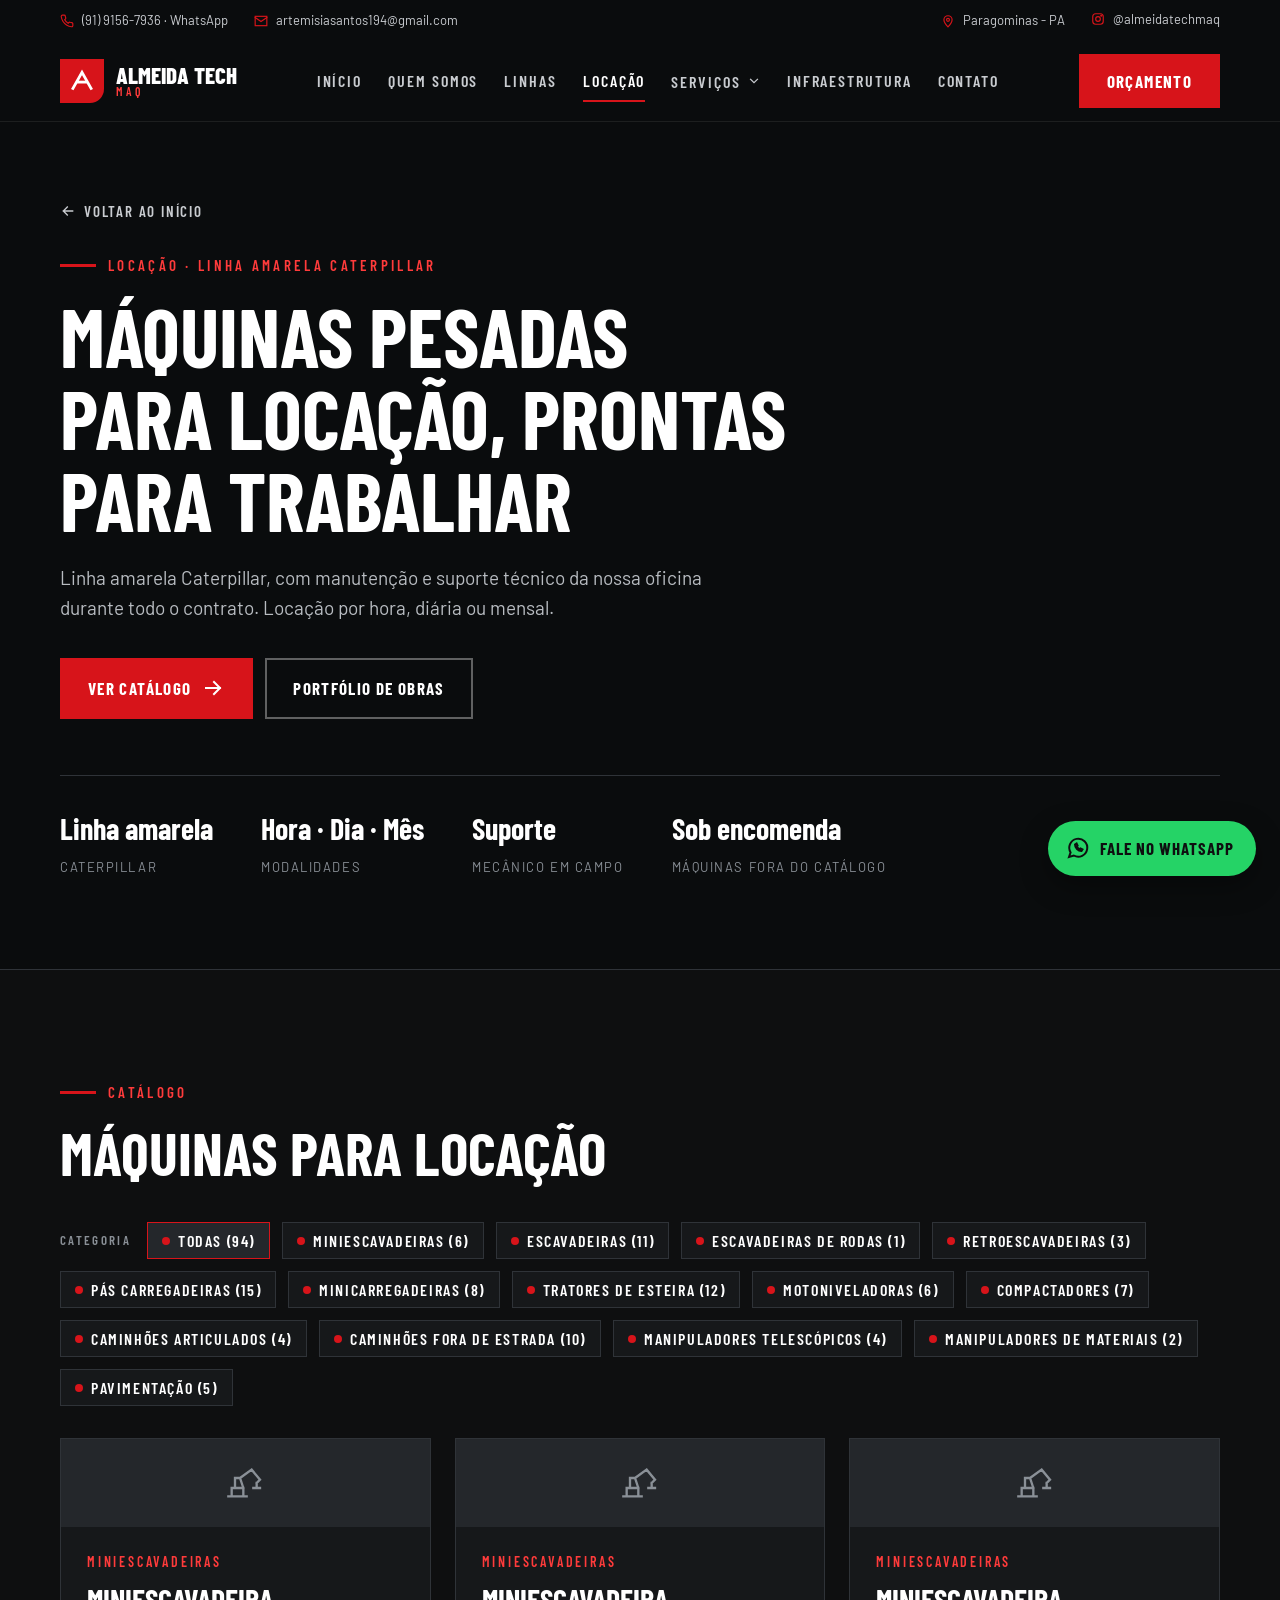
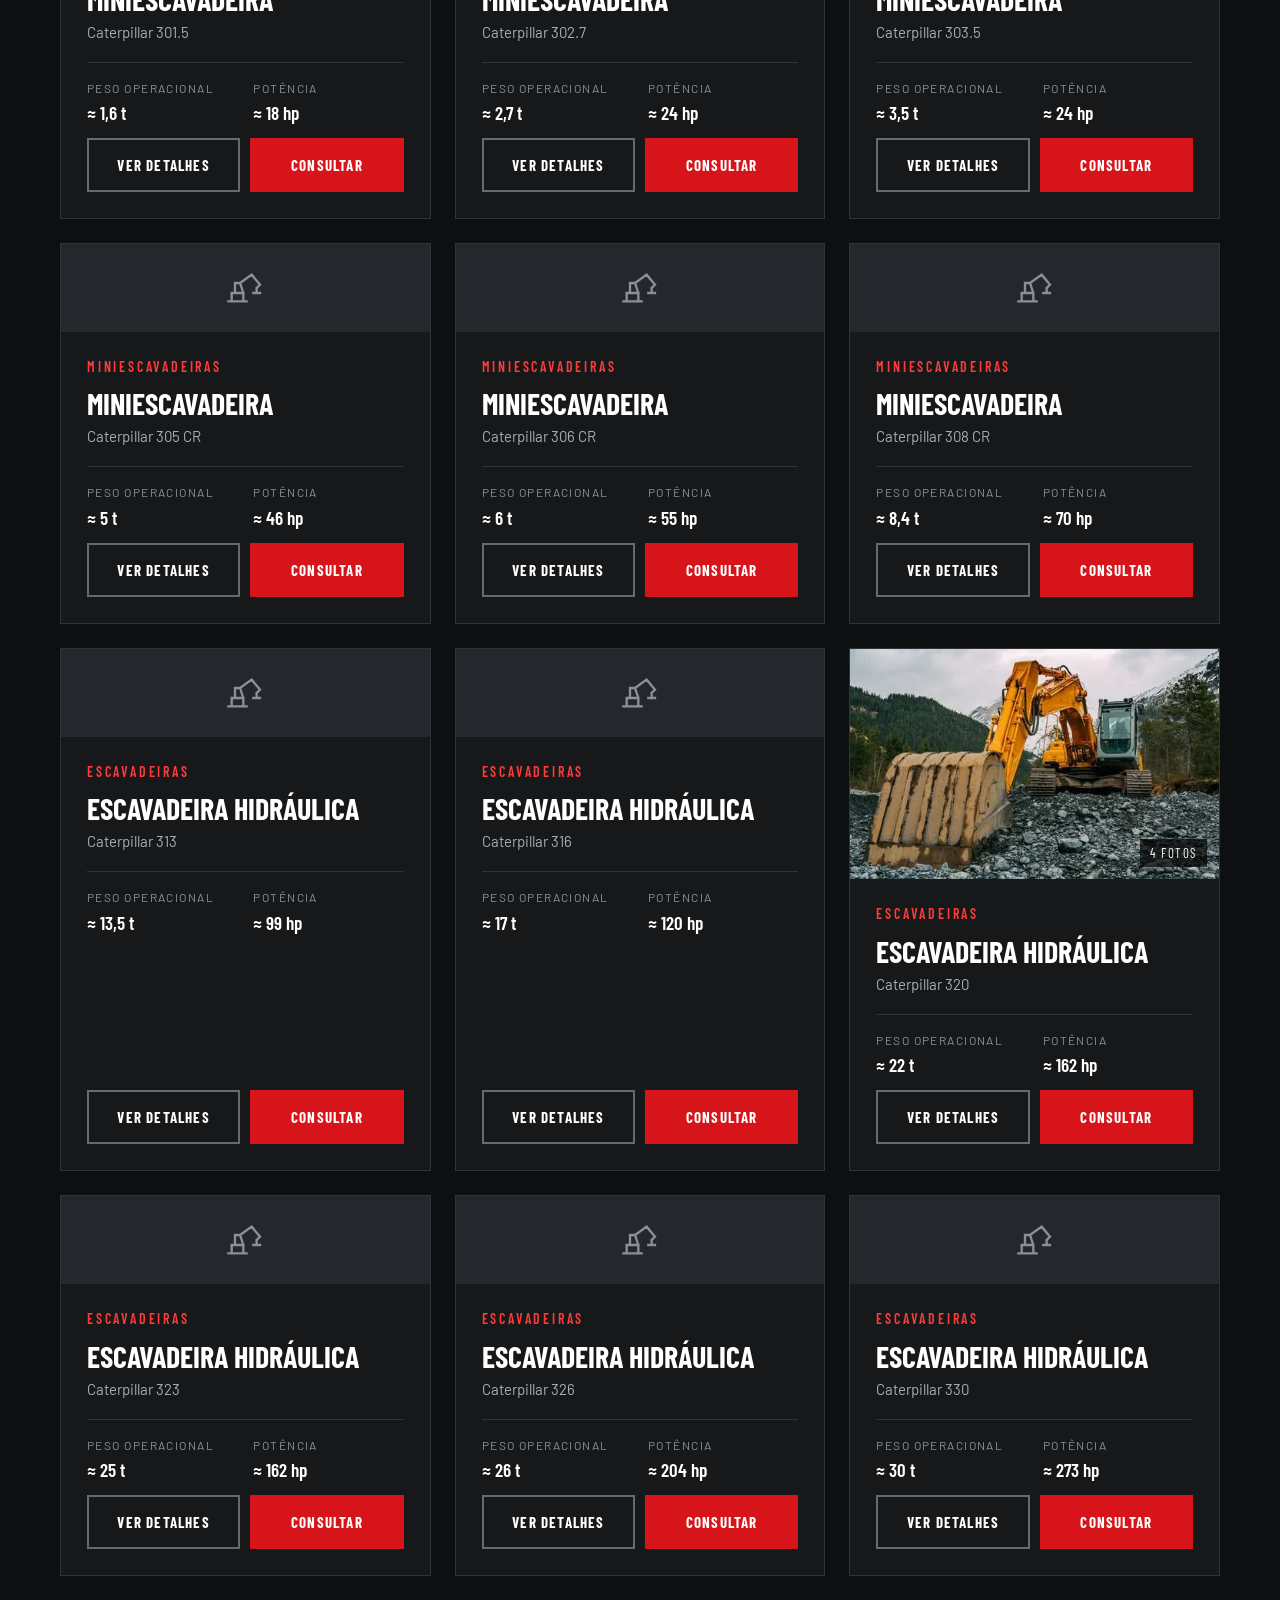
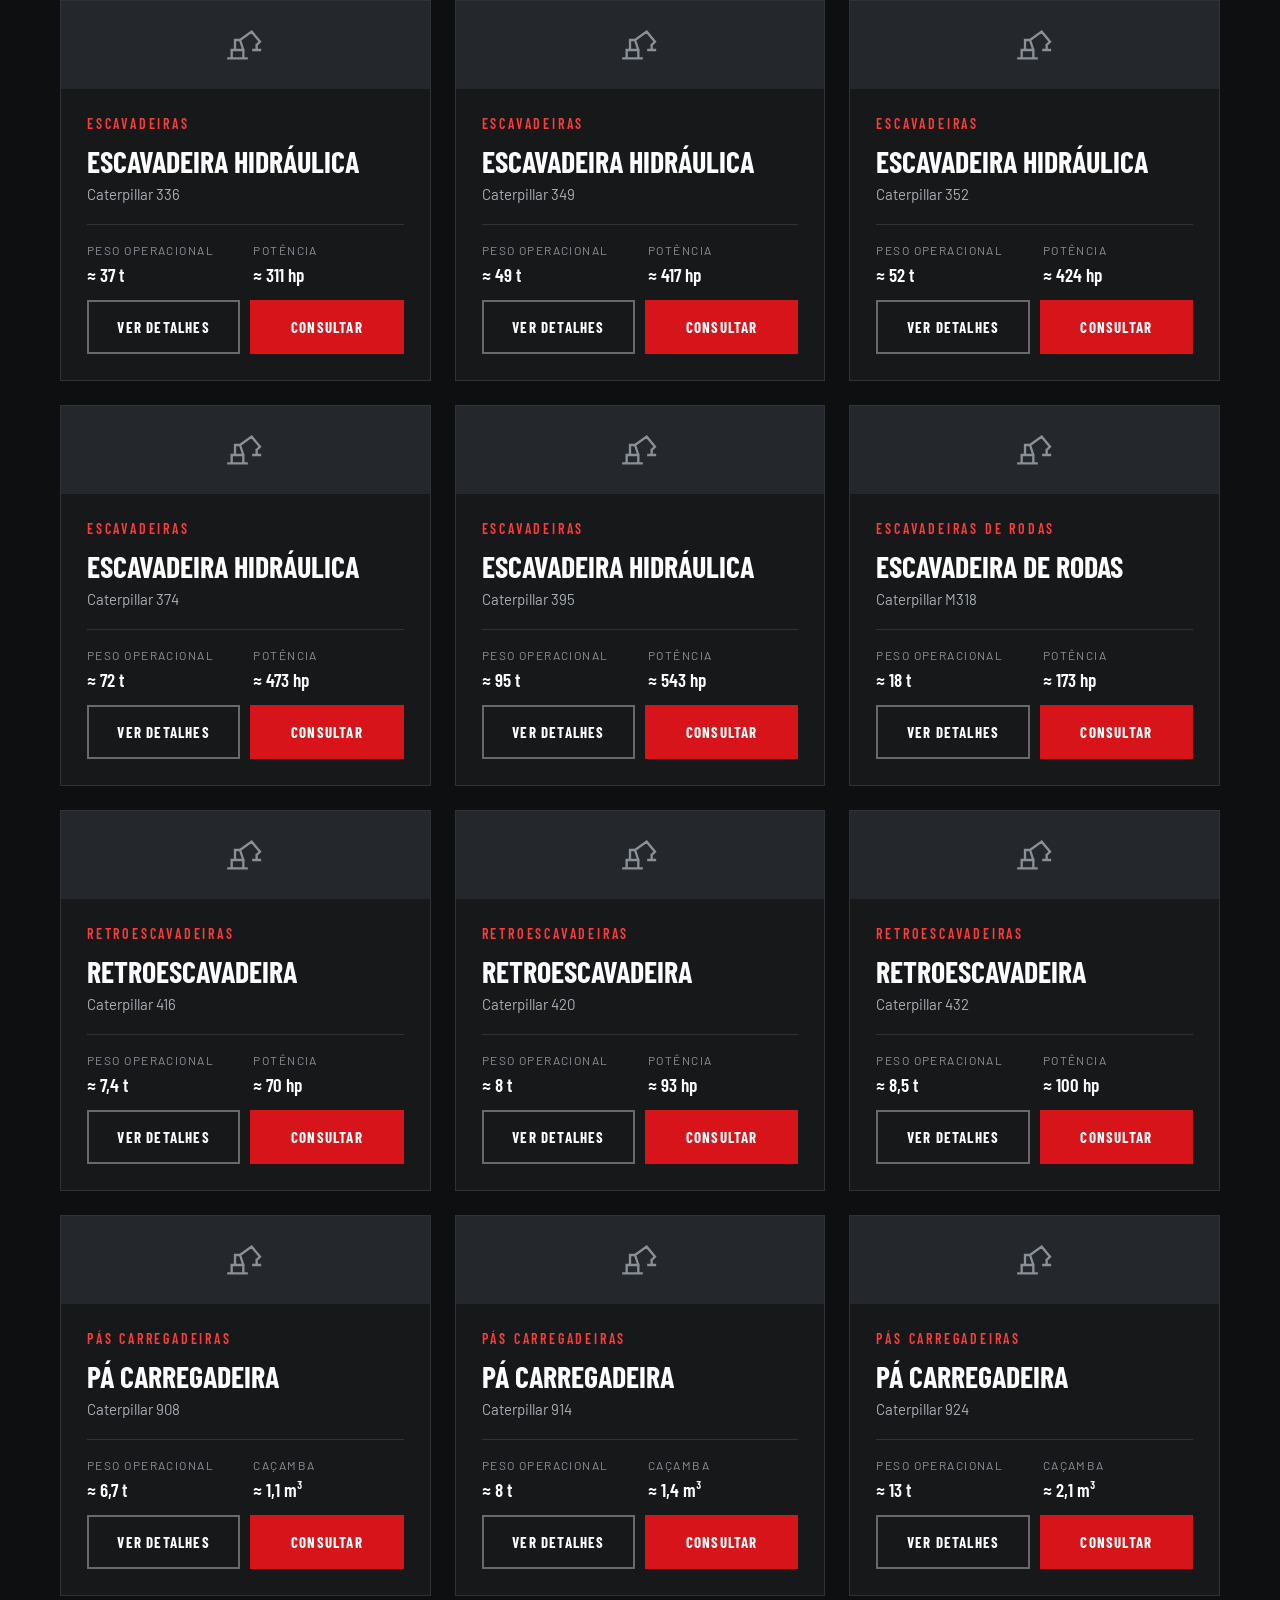
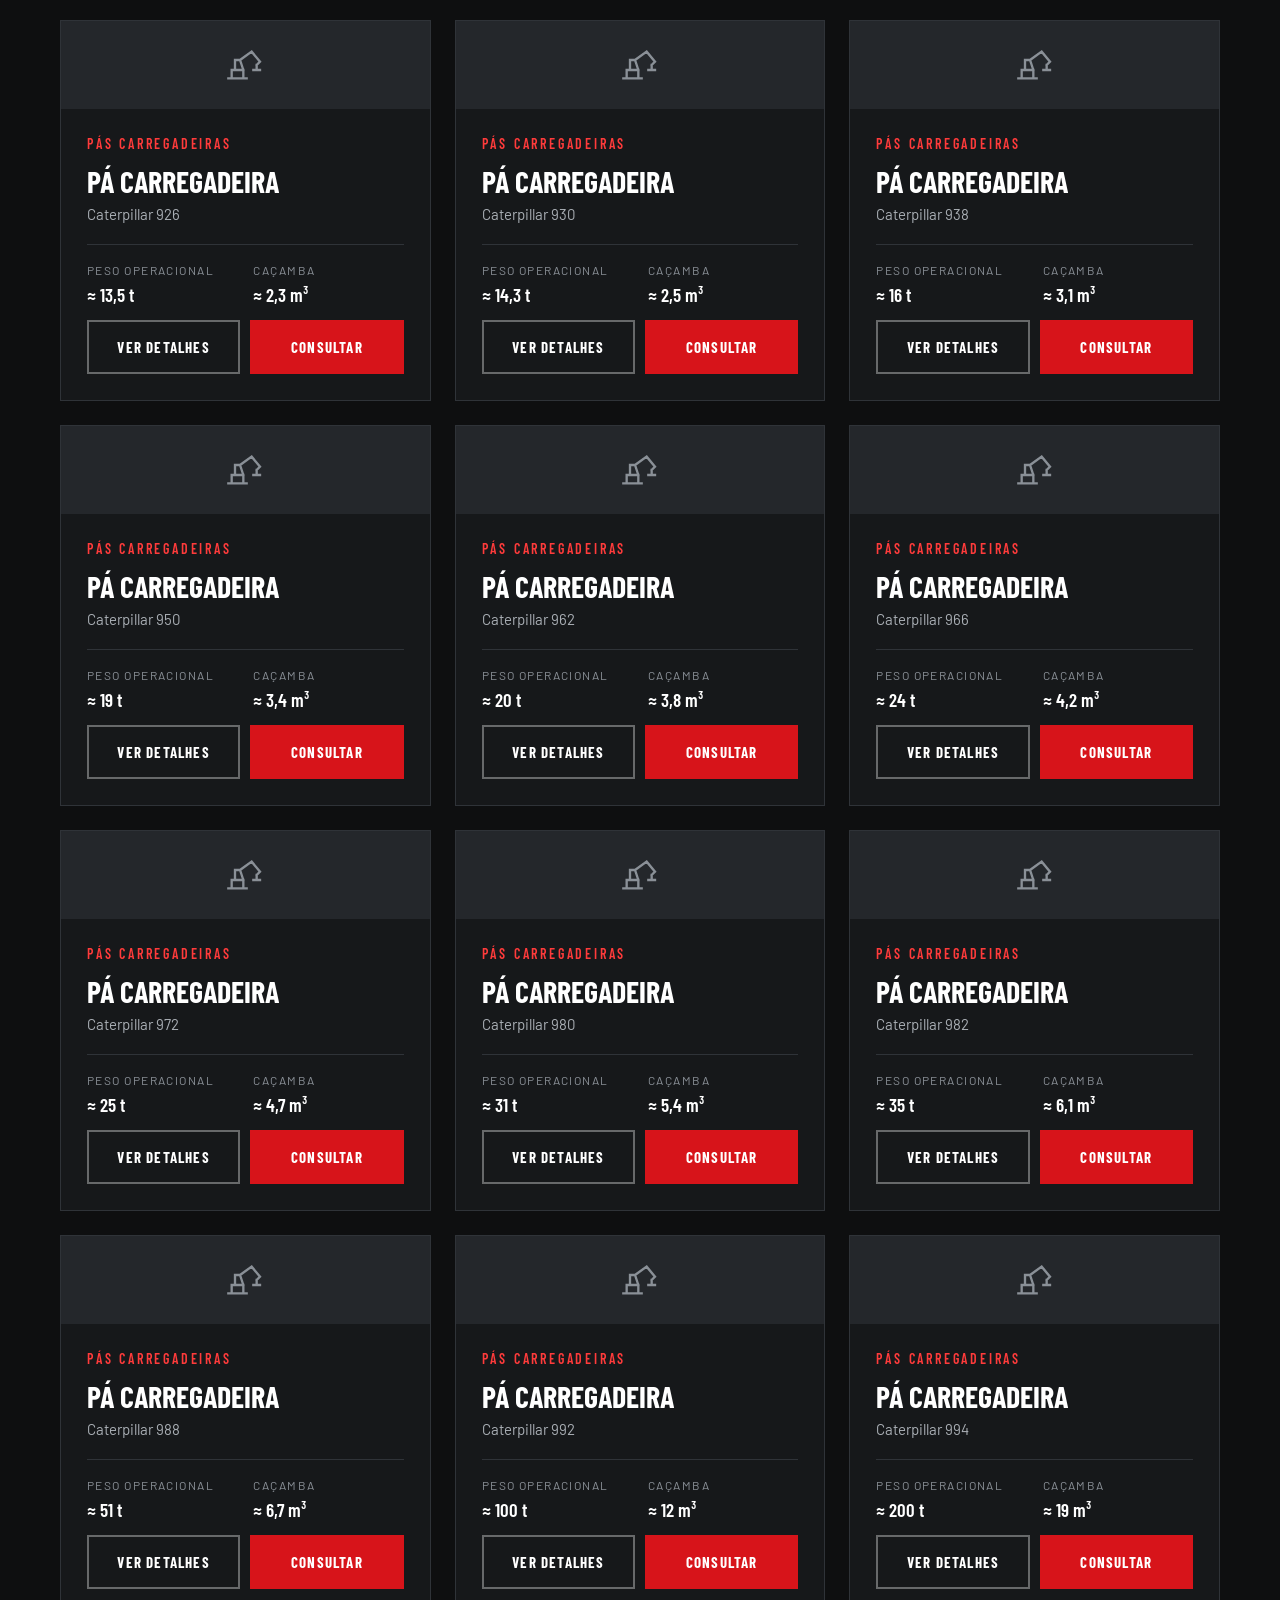
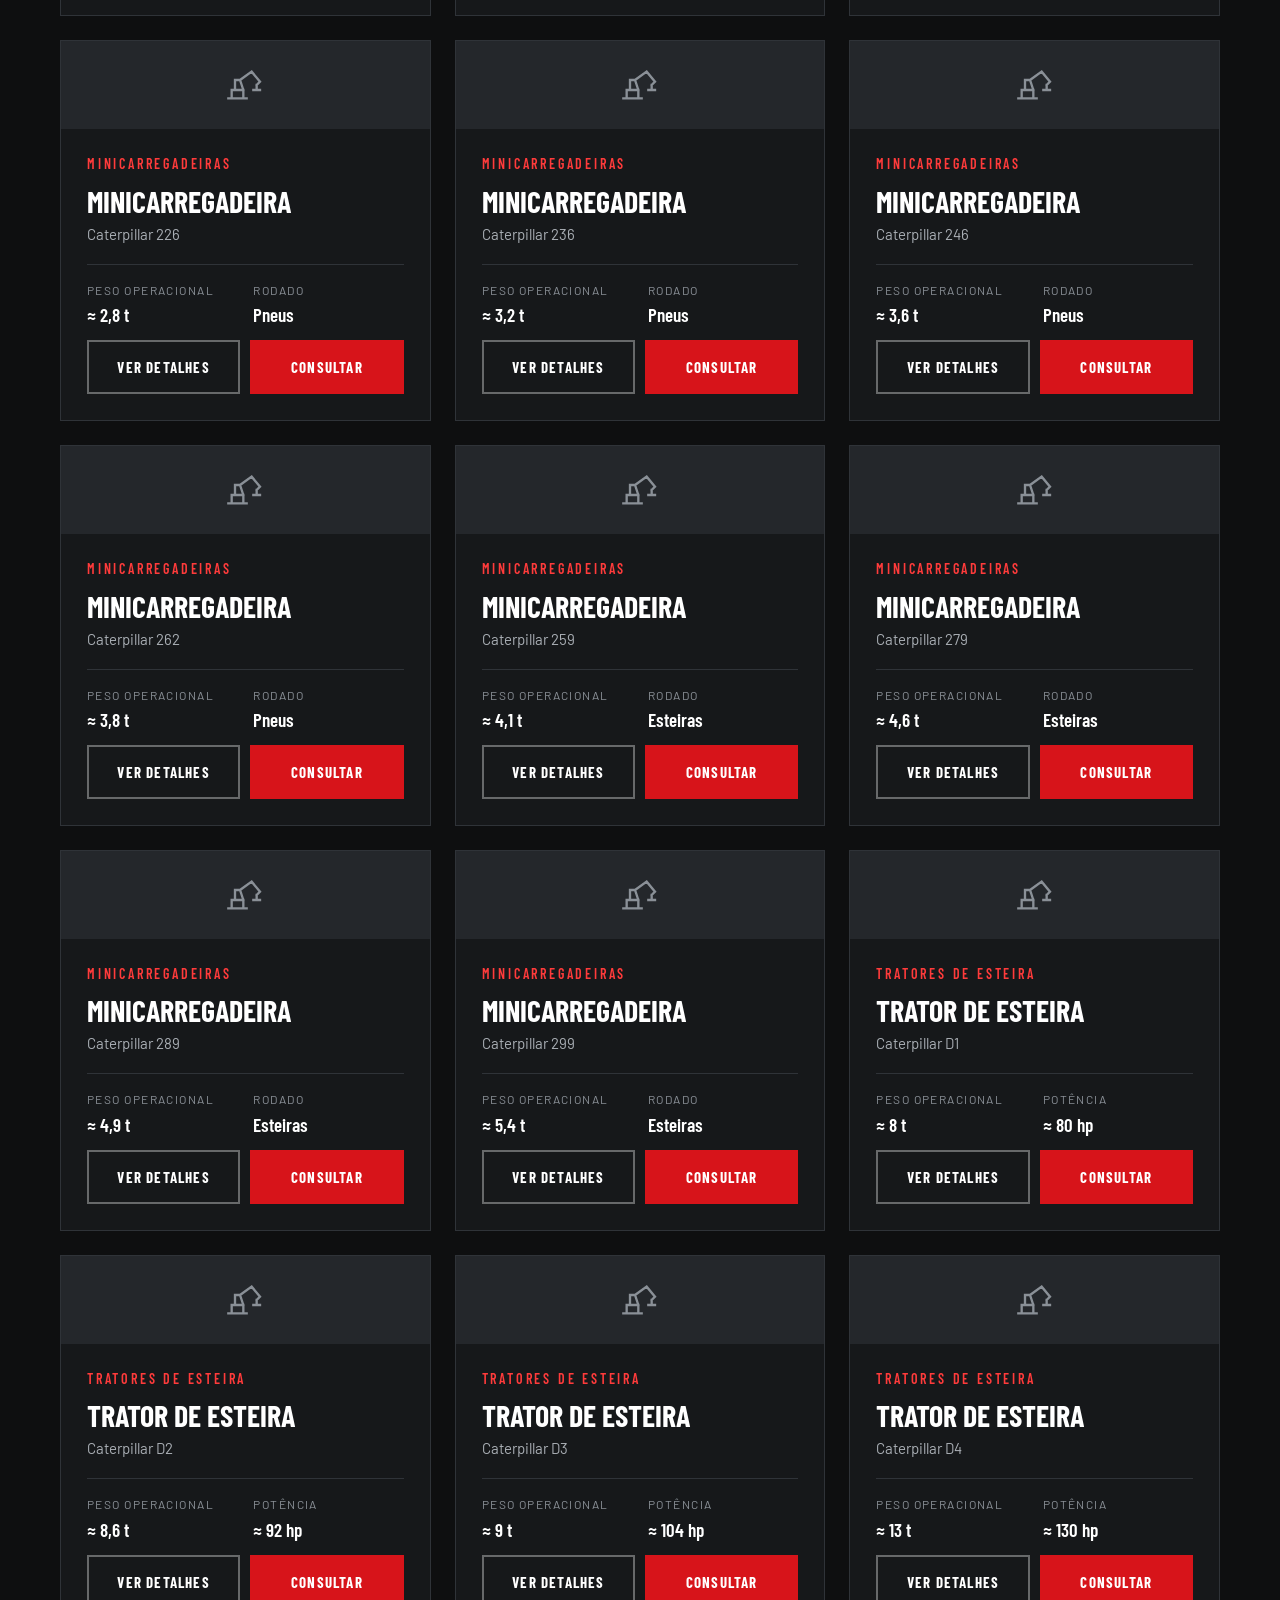
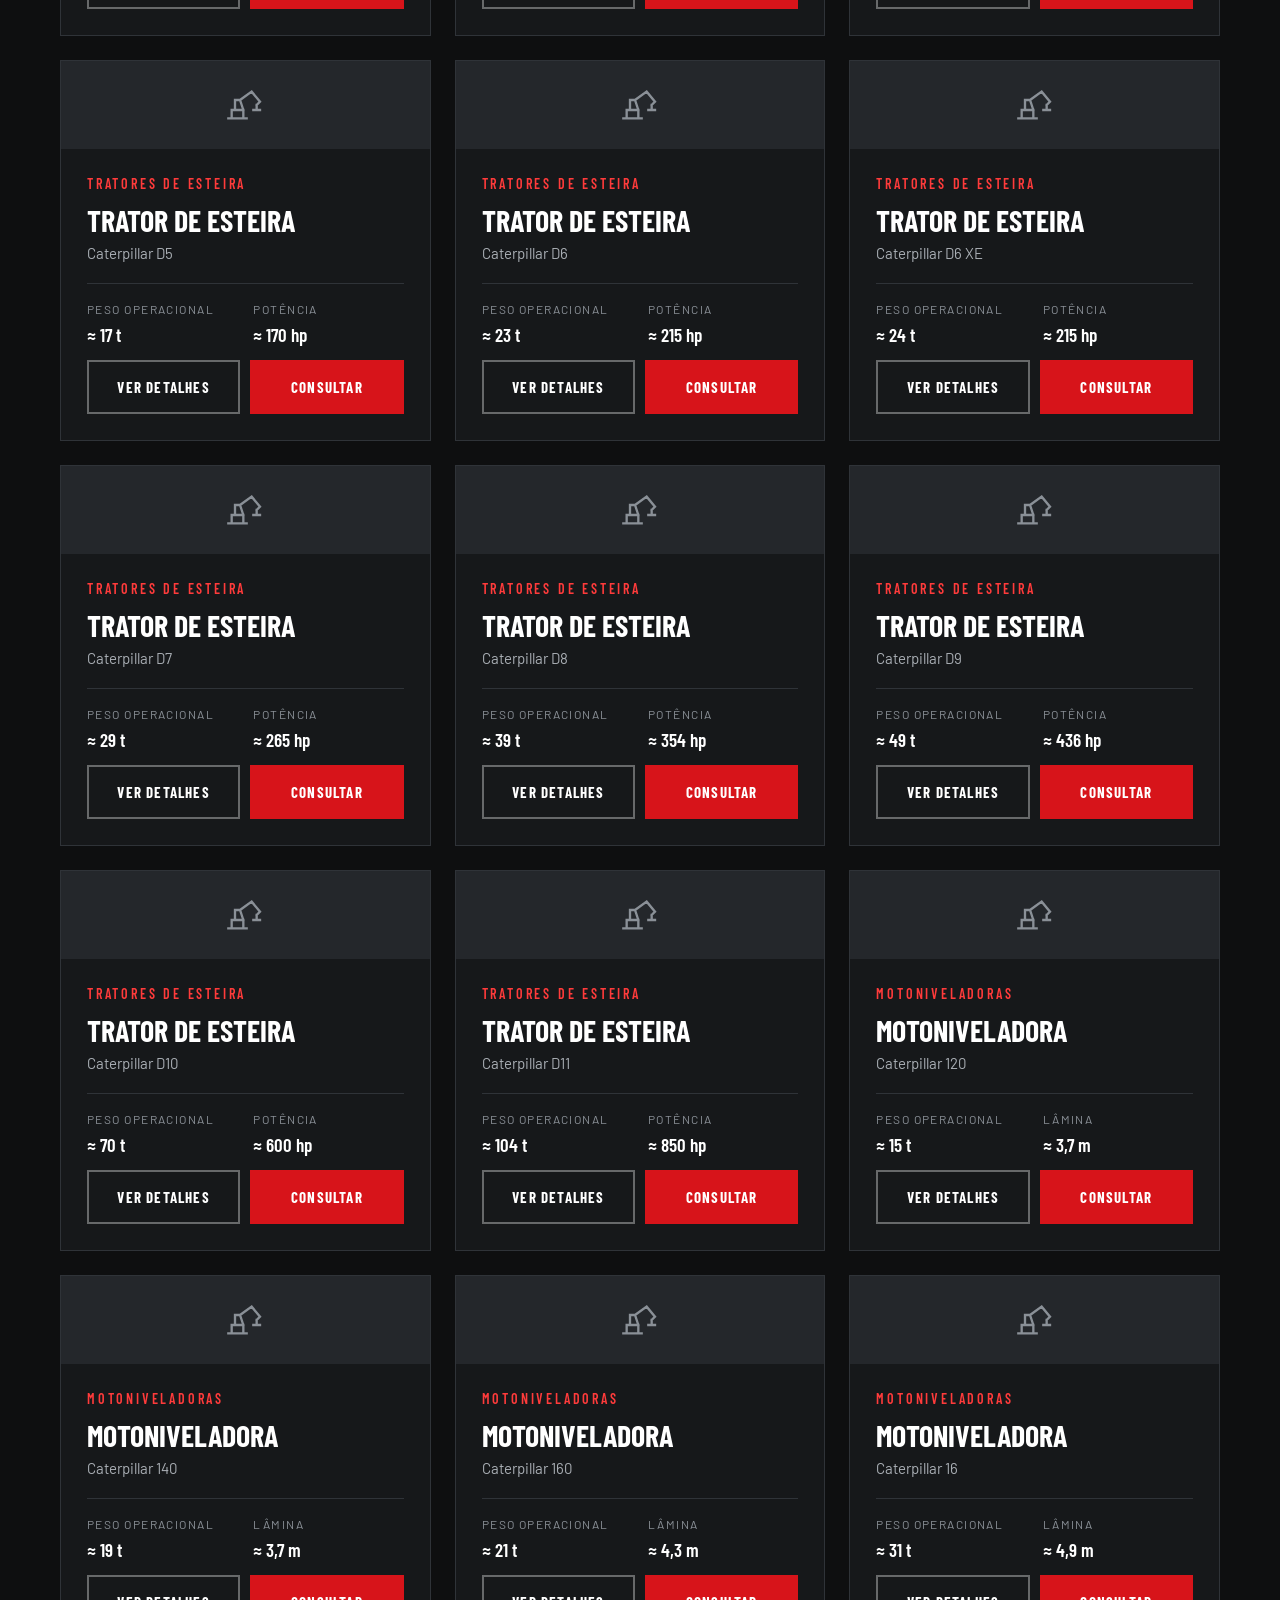
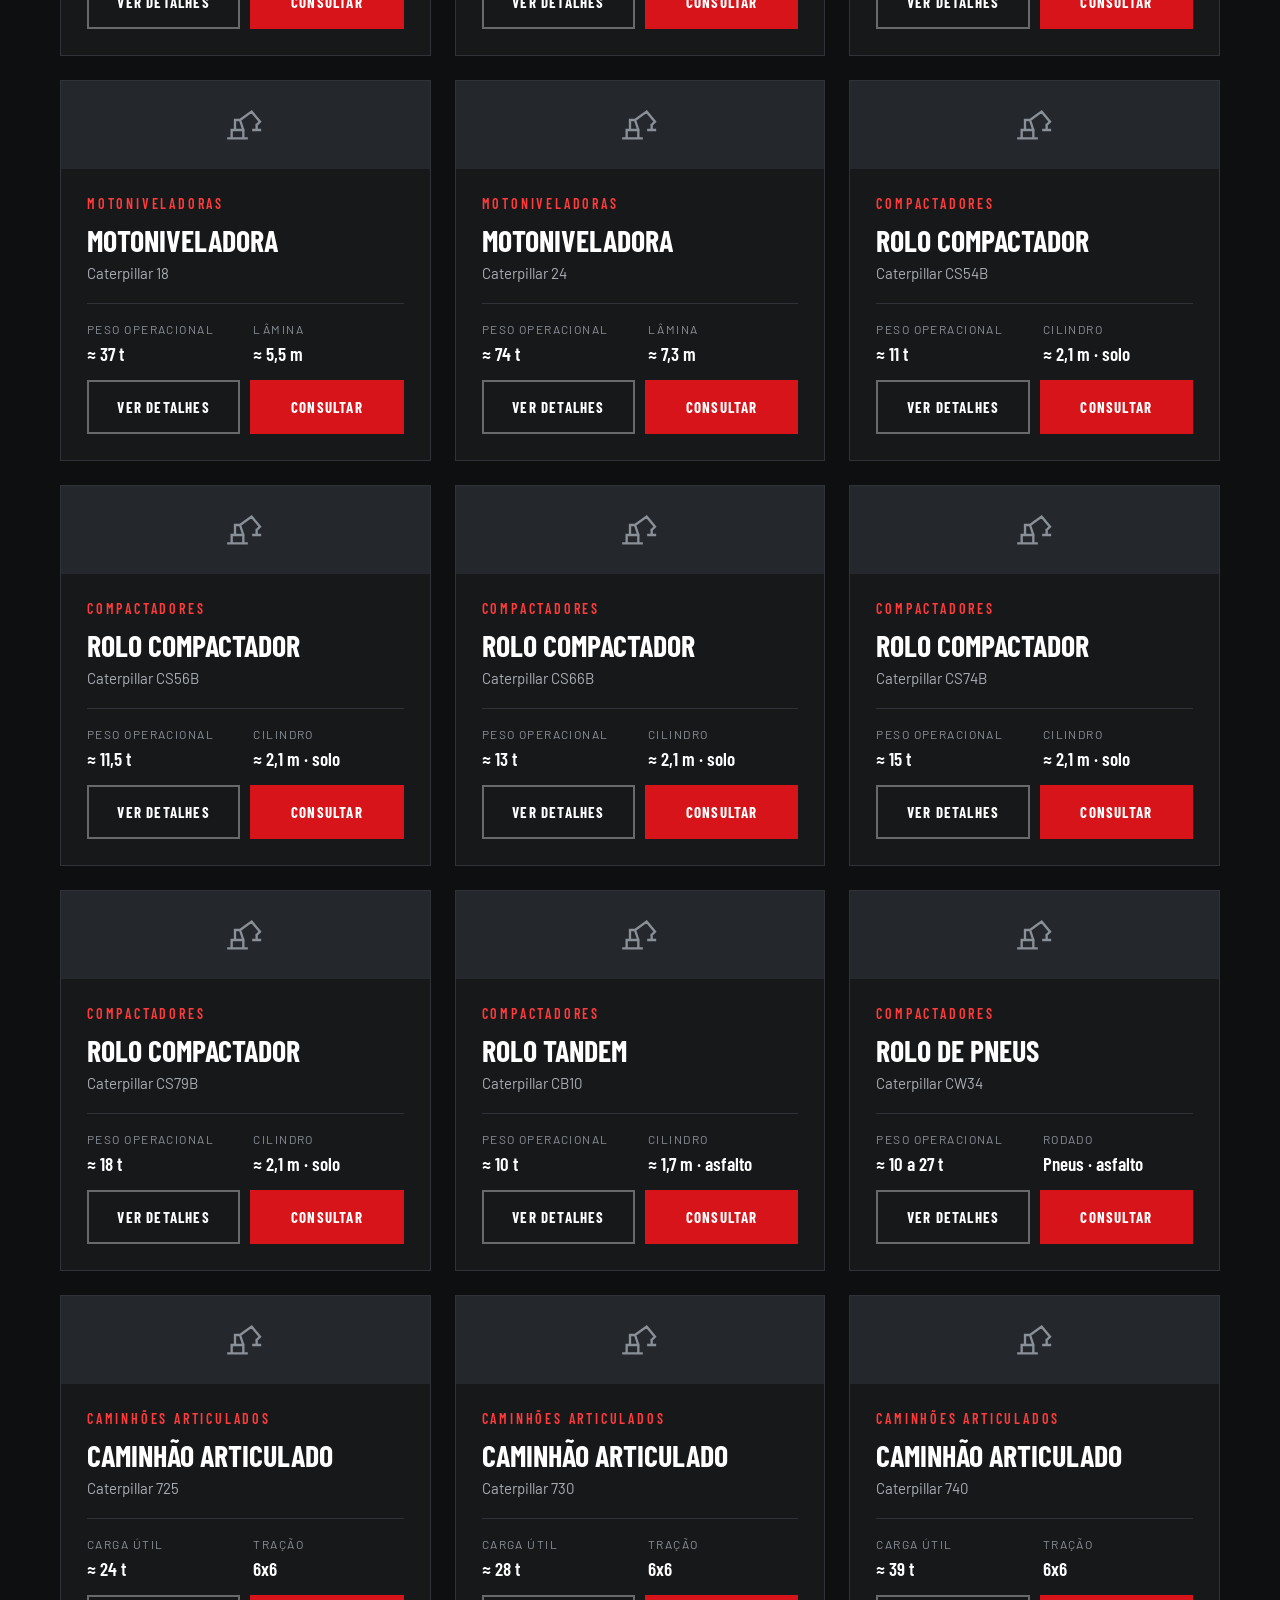
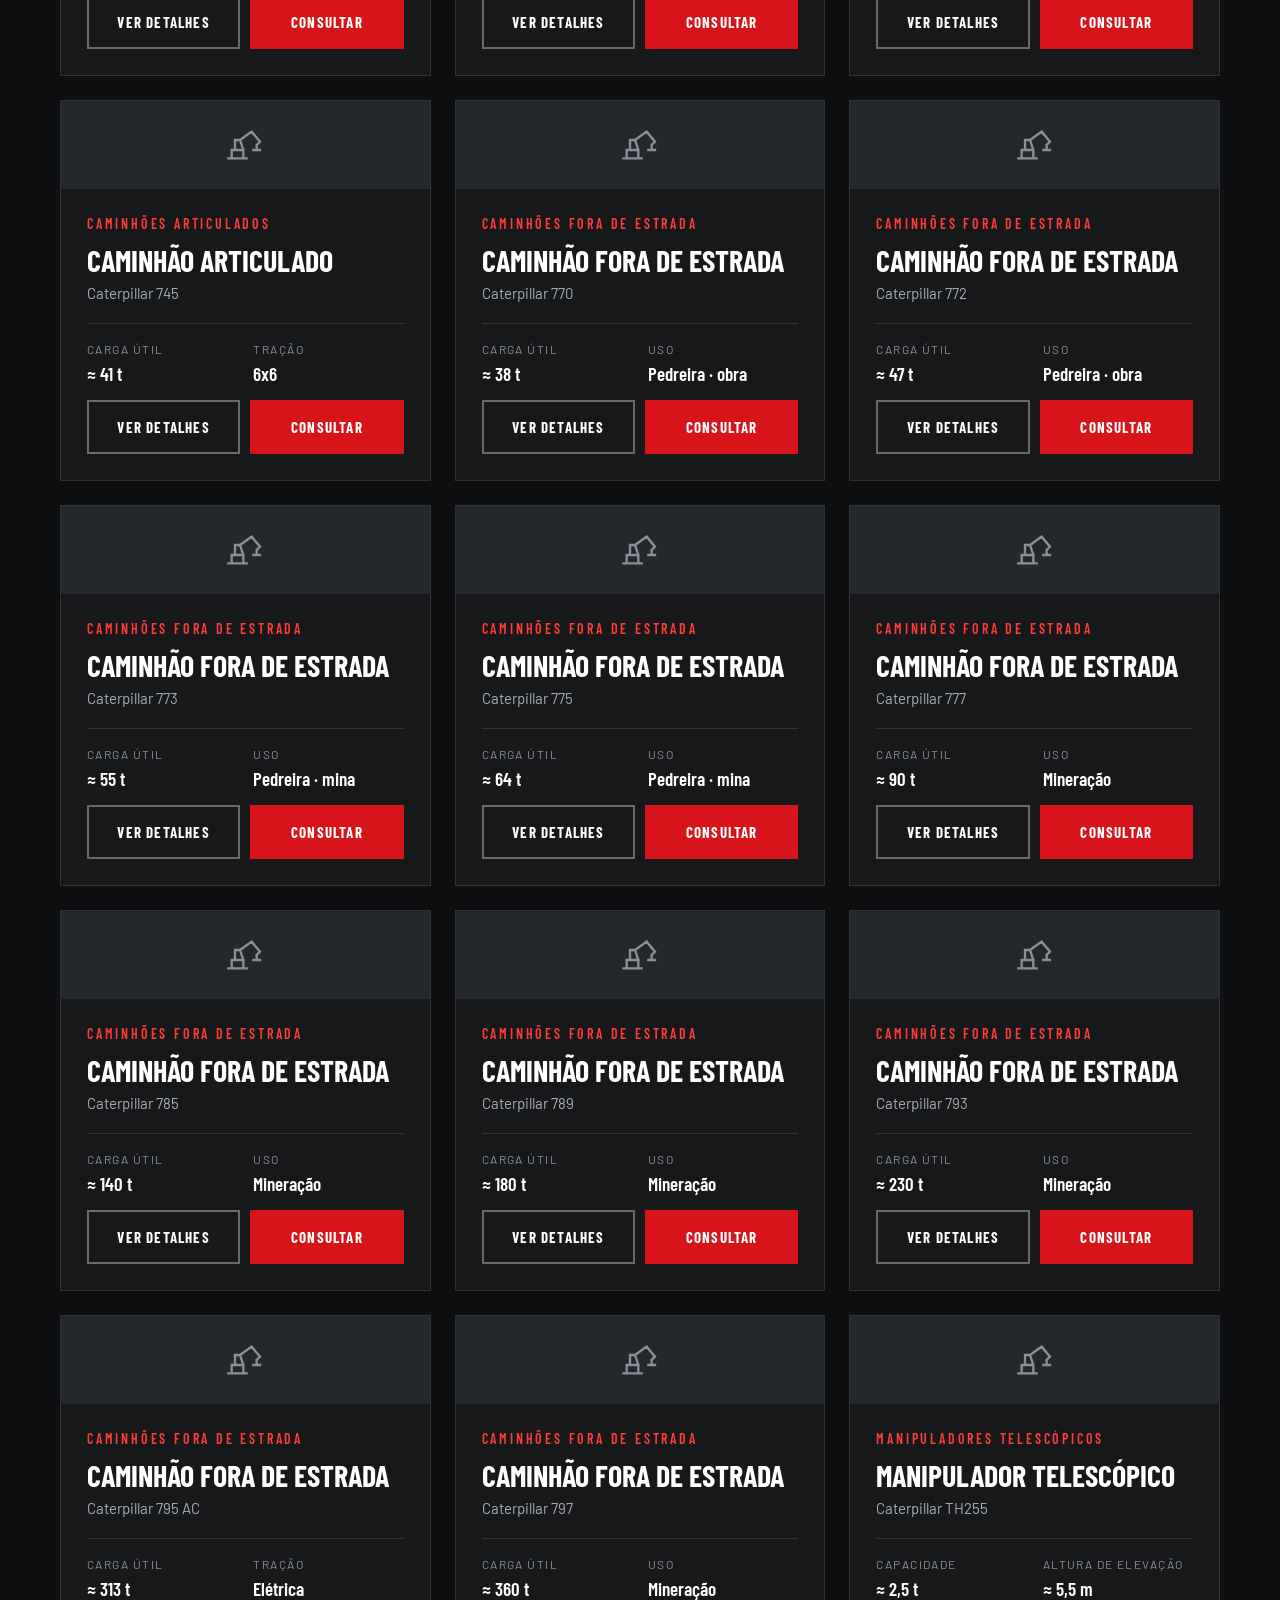
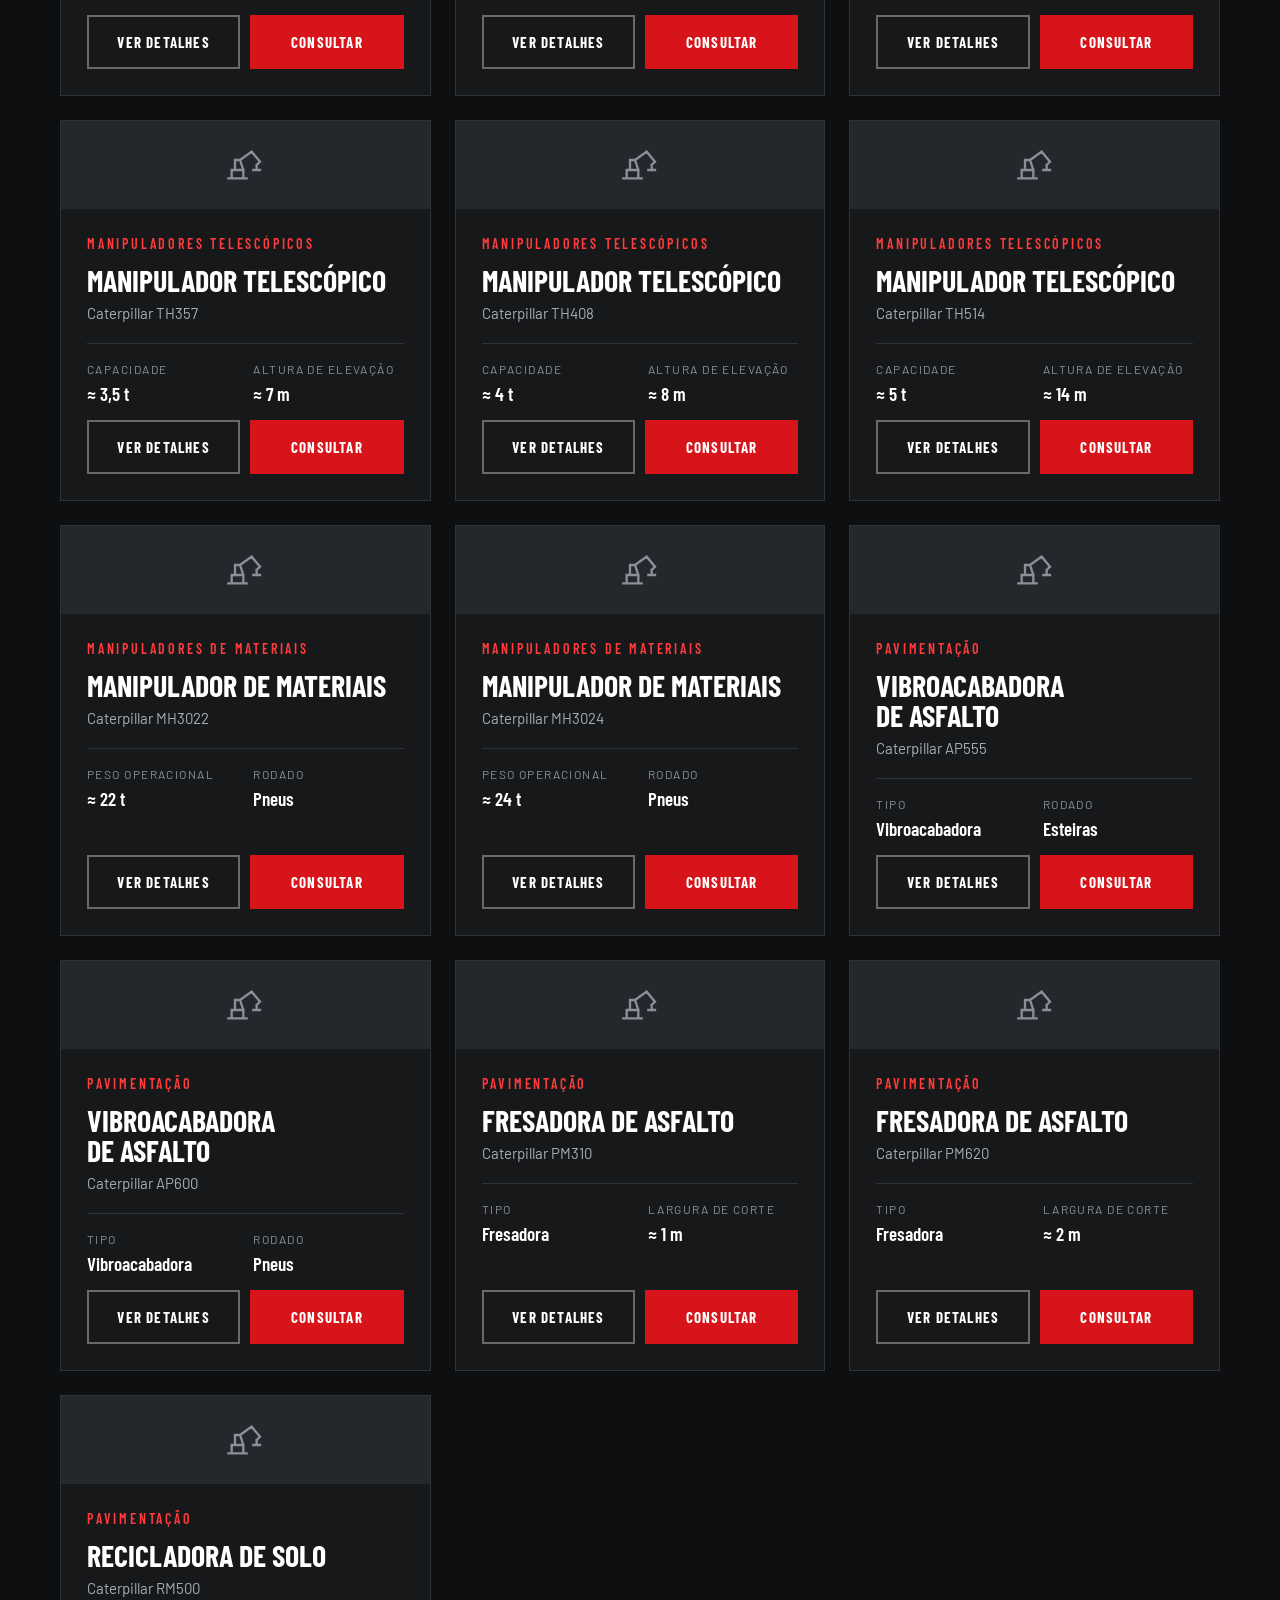
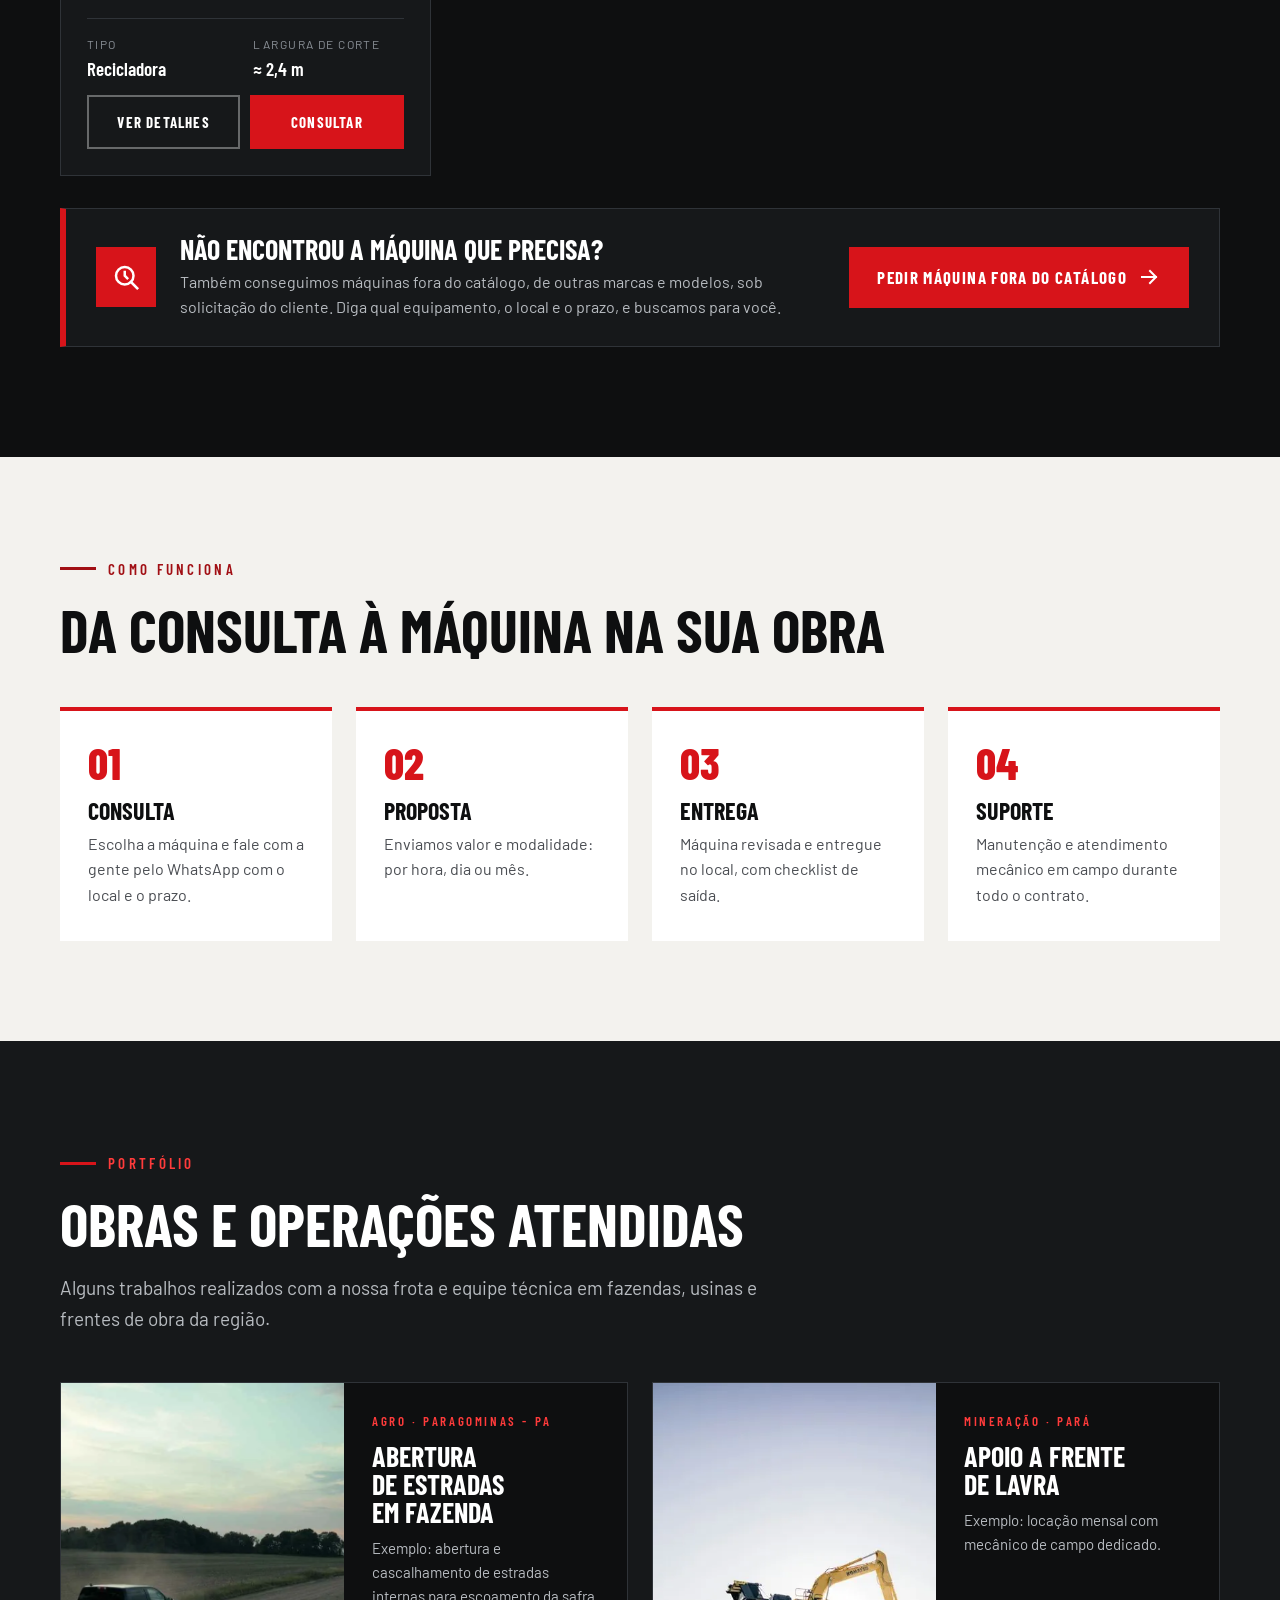
==== catalogo.html @ 3edc8edd "Site da Almeida Tech Maq: página inicial e catálogo de locação" ====
<!doctype html>
<html lang="pt-BR">
<head>
  <meta charset="utf-8">
  <meta name="viewport" content="width=device-width,initial-scale=1,viewport-fit=cover">
  <title>Locação de máquinas pesadas · Almeida Tech Maq</title>
  <meta name="description" content="Catálogo de locação de máquinas pesadas da Almeida Tech Maq em Paragominas - PA: linha amarela Caterpillar — escavadeiras, pás carregadeiras, tratores de esteira, motoniveladoras, caminhões e mais — e máquinas fora do catálogo sob encomenda. Veja também nosso portfólio de obras.">
  <meta name="theme-color" content="#0E0F10">
  <link rel="icon" href="favicon.svg" type="image/svg+xml">
  <link rel="apple-touch-icon" href="img/apple-touch-icon.png">
  <!-- Endereço completo do site: WhatsApp e Facebook exigem URL absoluta. Ao trocar de domínio, atualize aqui e no schema. -->
  <meta property="og:type" content="website">
  <meta property="og:locale" content="pt_BR">
  <meta property="og:site_name" content="Almeida Tech Maq">
  <meta property="og:title" content="Locação de máquinas pesadas · Almeida Tech Maq">
  <meta property="og:description" content="Mecânica pesada, diagnóstico eletrônico e peças multimarcas para Caterpillar, John Deere e Volvo. Paragominas - PA.">
  <meta property="og:url" content="https://leonhard21.github.io/almeida-techmaq/catalogo.html">
  <meta property="og:image" content="https://leonhard21.github.io/almeida-techmaq/img/og-image.jpg">
  <meta property="og:image:width" content="1200">
  <meta property="og:image:height" content="630">
  <meta property="og:image:alt" content="Escavadeira ao pôr do sol com a marca Almeida Tech Maq">
  <meta name="twitter:card" content="summary_large_image">
  <link rel="preconnect" href="https://fonts.googleapis.com">
  <link rel="preconnect" href="https://fonts.gstatic.com" crossorigin>
  <link rel="stylesheet" href="https://fonts.googleapis.com/css2?family=Barlow+Condensed:wght@500;600;700;800&family=Barlow:wght@400;500;600&display=swap">
  <link rel="stylesheet" href="styles.css">
</head>
<body>

<svg class="icon-sprite" width="0" height="0" aria-hidden="true">
 <symbol id="i-check" viewBox="0 0 24 24"><path d="M4 12l5 5L20 6"/></symbol>
 <symbol id="i-target" viewBox="0 0 24 24"><circle cx="12" cy="12" r="9"/><circle cx="12" cy="12" r="5"/><circle cx="12" cy="12" r="1.5"/></symbol>
 <symbol id="i-rocket" viewBox="0 0 24 24"><path d="M4 20l6-6M14 4c4 0 6 2 6 6l-7 7-6-6 7-7z"/><circle cx="15" cy="9" r="1.6"/></symbol>
 <symbol id="i-eye" viewBox="0 0 24 24"><path d="M2 12s4-7 10-7 10 7 10 7-4 7-10 7S2 12 2 12z"/><circle cx="12" cy="12" r="3"/></symbol>
 <symbol id="i-calendar" viewBox="0 0 24 24"><rect x="3" y="5" width="18" height="16"/><path d="M3 10h18M8 3v4M16 3v4M8 15l2 2 4-4"/></symbol>
 <symbol id="i-wrench" viewBox="0 0 24 24"><path d="M14.7 6.3a4 4 0 0 0-5.4 5.4L3 18l3 3 6.3-6.3a4 4 0 0 0 5.4-5.4l-2.6 2.6-2.4-.6-.6-2.4z"/></symbol>
 <symbol id="i-shield" viewBox="0 0 24 24"><path d="M12 2l8 4v6c0 5-3.5 8.5-8 10-4.5-1.5-8-5-8-10V6z"/><path d="M8.5 12l2.5 2.5 4.5-5"/></symbol>
 <symbol id="i-report" viewBox="0 0 24 24"><path d="M6 2h9l5 5v15H6z"/><path d="M14 2v6h6M9 13h8M9 17h6"/></symbol>
 <symbol id="i-search" viewBox="0 0 24 24"><circle cx="11" cy="11" r="7"/><path d="M21 21l-5-5M11 8v3l2 2"/></symbol>
 <symbol id="i-sliders" viewBox="0 0 24 24"><path d="M4 21v-7M4 10V3M12 21v-9M12 8V3M20 21v-5M20 12V3M1 14h6M9 8h6M17 16h6"/></symbol>
 <symbol id="i-cable" viewBox="0 0 24 24"><path d="M3 7c3-6 6 6 9 0s6 6 9 0M3 12c3-6 6 6 9 0s6 6 9 0M3 17c3-6 6 6 9 0s6 6 9 0"/></symbol>
 <symbol id="i-connector" viewBox="0 0 24 24"><rect x="6" y="8" width="12" height="10"/><path d="M9 8V3M15 8V3M12 18v4"/></symbol>
 <symbol id="i-bolt" viewBox="0 0 24 24"><path d="M13 2L4 14h7l-1 8 9-12h-7z"/></symbol>
 <symbol id="i-factory" viewBox="0 0 24 24"><path d="M3 21V9l6 4V9l6 4V5h6v16z"/></symbol>
 <symbol id="i-phone" viewBox="0 0 24 24"><path d="M22 16.9v3a2 2 0 0 1-2.2 2 19.8 19.8 0 0 1-8.6-3.1 19.5 19.5 0 0 1-6-6A19.8 19.8 0 0 1 2.1 4.2 2 2 0 0 1 4.1 2h3a2 2 0 0 1 2 1.7c.1 1 .4 1.9.7 2.8a2 2 0 0 1-.5 2.1L8 9.9a16 16 0 0 0 6 6l1.3-1.3a2 2 0 0 1 2.1-.4c.9.3 1.8.6 2.8.7a2 2 0 0 1 1.7 2z"/></symbol>
 <symbol id="i-mail" viewBox="0 0 24 24"><rect x="2" y="4" width="20" height="16"/><path d="M2 6l10 7 10-7"/></symbol>
 <symbol id="i-pin" viewBox="0 0 24 24"><path d="M12 22s7-6.5 7-12a7 7 0 0 0-14 0c0 5.5 7 12 7 12z"/><circle cx="12" cy="10" r="2.5"/></symbol>
 <symbol id="i-arrow" viewBox="0 0 24 24"><path d="M5 12h14M13 6l6 6-6 6"/></symbol>
 <symbol id="i-chev" viewBox="0 0 24 24"><path d="M6 9l6 6 6-6"/></symbol>
 <symbol id="i-up" viewBox="0 0 24 24"><path d="M6 15l6-6 6 6"/></symbol>
 <symbol id="i-ig" viewBox="0 0 24 24"><rect x="3" y="3" width="18" height="18" rx="5"/><circle cx="12" cy="12" r="4"/><circle cx="17.5" cy="6.5" r=".8"/></symbol>
 <symbol id="i-wa" viewBox="0 0 24 24"><path d="M3 21l1.6-4.6A9 9 0 1 1 7.8 19.5z"/><path d="M9 8.5c0 3.5 3 6.5 6.5 6.5l1-1.6-2-1-1 .8a5 5 0 0 1-2.7-2.7l.8-1-1-2z"/></symbol>
 <symbol id="i-crane" viewBox="0 0 24 24"><path d="M2 20h11M4 20v-5h7v5M6 15V9h3l2 6M9 9l7-5 5 6-2 2M19 12v3M17 15h4"/></symbol>
 <symbol id="i-menu" viewBox="0 0 24 24"><path d="M3 6h18M3 12h18M3 18h18"/></symbol>
 <symbol id="i-x" viewBox="0 0 24 24"><path d="M5 5l14 14M19 5L5 19"/></symbol>
</svg>

<div class="topbar"><div class="wrap">
  <div class="grp"><span><svg class="ic"><use href="#i-phone"/></svg>(91) 9156-7936 · WhatsApp</span><span><svg class="ic"><use href="#i-mail"/></svg>artemisiasantos194@gmail.com</span></div>
  <div class="grp"><span><svg class="ic"><use href="#i-pin"/></svg>Paragominas - PA</span><a href="https://www.instagram.com/almeidatechmaq/" target="_blank" rel="noopener" class="social-link"><span><svg class="ic"><use href="#i-ig"/></svg>@almeidatechmaq</span></a></div>
</div></div>

<header class="nav" id="nav"><div class="wrap">
  <a class="logo" href="index.html#inicio" aria-label="Almeida Tech Maq — início"><span class="logo-mark"><svg viewBox="0 0 24 24"><path d="M3 20 L12 4 L21 20"/><path d="M7.5 13h9"/></svg></span><span class="logo-txt">ALMEIDA TECH<small>MAQ</small></span></a>
  <ul class="menu">
    <li><a href="index.html#inicio" data-spy="inicio">Início</a></li>
    <li><a href="index.html#sobre" data-spy="sobre">Quem somos</a></li>
    <li><a href="index.html#linhas" data-spy="linhas">Linhas</a></li>
    <li><a href="catalogo.html" data-spy="locacao" class="on" aria-current="page">Locação</a></li>
    <li class="has-dd"><button class="dd" aria-expanded="false" aria-controls="dd-serv" data-spy="servicos">Serviços <svg class="ic"><use href="#i-chev"/></svg></button>
      <div class="dropdown" id="dd-serv">
        <a href="index.html#mecanica"><svg class="ic"><use href="#i-wrench"/></svg><span><b>Mecânica pesada</b><small>Preventiva, corretiva e padrão montadora</small></span></a>
        <a href="index.html#diagnostico"><svg class="ic"><use href="#i-search"/></svg><span><b>Diagnóstico eletrônico</b><small>Leitura de módulos e relatório técnico</small></span></a>
        <a href="index.html#pecas"><svg class="ic"><use href="#i-cable"/></svg><span><b>Fabricação e venda de peças</b><small>Cordoalhas, conectores e terminais</small></span></a>
      </div></li>
    <li><a href="index.html#infra" data-spy="infra">Infraestrutura</a></li>
    <li><a href="index.html#contato" data-spy="contato">Contato</a></li>
  </ul>
  <button class="btn btn-red" data-quote>Orçamento</button>
  <button class="burger" id="burger" aria-label="Abrir menu" aria-expanded="false"><svg class="ic"><use id="burger-ic" href="#i-menu"/></svg></button>
</div></header>
<nav class="mobile" id="mobile" aria-label="Menu">
  <a href="index.html#inicio">Início</a><a href="index.html#sobre">Quem somos</a><a href="index.html#linhas">Linhas</a><a href="index.html#mecanica">Serviços</a>
  <a class="sub" href="index.html#mecanica">Mecânica pesada</a><a class="sub" href="index.html#diagnostico">Diagnóstico eletrônico</a><a class="sub" href="index.html#pecas">Peças e cordoalhas</a><a href="catalogo.html">Locação</a>
  <a href="index.html#infra">Infraestrutura</a><a href="index.html#contato">Contato</a>
</nav>

<!-- CAPA DO CATÁLOGO -->
<section class="cat-hero" id="topo"><div class="wrap">
  <a class="voltar" href="index.html"><svg class="ic"><use href="#i-arrow"/></svg>Voltar ao início</a>
  <div class="eyebrow">Locação · Linha amarela Caterpillar</div>
  <h1>Máquinas pesadas para locação, prontas para trabalhar</h1>
  <p class="lead">Linha amarela Caterpillar, com manutenção e suporte técnico da nossa oficina durante todo o contrato. Locação por hora, diária ou mensal.</p>
  <div class="ctas">
    <a class="btn btn-red" href="#catalogo">Ver catálogo <svg class="ic"><use href="#i-arrow"/></svg></a>
    <a class="btn btn-outline" href="#portfolio">Portfólio de obras</a>
  </div>
  <div class="cat-facts">
    <div><b>Linha amarela</b><span>Caterpillar</span></div>
    <div><b>Hora · Dia · Mês</b><span>Modalidades</span></div>
    <div><b>Suporte</b><span>Mecânico em campo</span></div>
    <div><b>Sob encomenda</b><span>Máquinas fora do catálogo</span></div>
  </div>
</div></section>

<!-- CATÁLOGO -->
<section class="catalogo" id="catalogo"><div class="wrap">
  <div class="eyebrow">Catálogo</div>
  <h2>Máquinas para locação</h2>
  <div class="segs" role="group" aria-label="Filtrar por categoria" id="filtros">
    <span class="label">Categoria</span>
  </div>
  <div class="maq-grid" id="maq-grid" aria-live="polite"></div>
  <aside class="encomenda" aria-labelledby="enc-t">
    <span class="loc-ic"><svg class="ic"><use href="#i-search"/></svg></span>
    <div><h3 id="enc-t">Não encontrou a máquina que precisa?</h3>
      <p>Também conseguimos máquinas fora do catálogo, de outras marcas e modelos, sob solicitação do cliente. Diga qual equipamento, o local e o prazo, e buscamos para você.</p></div>
    <a class="btn btn-red" href="https://wa.me/559191567936?text=Ol%C3%A1%2C%20Almeida%20Tech%20Maq%21%20Vim%20pelo%20site%20e%20procuro%20uma%20m%C3%A1quina%20que%20n%C3%A3o%20est%C3%A1%20no%20cat%C3%A1logo%3A%20" target="_blank" rel="noopener">Pedir máquina fora do catálogo <svg class="ic"><use href="#i-arrow"/></svg></a>
  </aside>
</div></section>

<!-- DETALHE DA MÁQUINA (preenchido pelo catalogo.js) -->
<dialog class="ficha" id="ficha" aria-labelledby="f-nome">
  <button class="x" id="f-x" type="button" aria-label="Fechar">✕</button>
  <div class="f-galeria">
    <div class="f-foto" id="f-foto"></div>
    <button class="f-seta f-prev" id="f-prev" type="button" aria-label="Foto anterior"><svg class="ic"><use href="#i-arrow"/></svg></button>
    <button class="f-seta" id="f-next" type="button" aria-label="Próxima foto"><svg class="ic"><use href="#i-arrow"/></svg></button>
    <span class="f-cont" id="f-cont"></span>
    <div class="f-thumbs" id="f-thumbs"></div>
  </div>
  <div class="f-info">
    <span class="tag" id="f-tag"></span>
    <h3 id="f-nome"></h3>
    <p class="modelo" id="f-modelo"></p>
    <p class="f-desc" id="f-desc"></p>
    <h4>Ficha técnica</h4>
    <div id="f-specs"></div>
    <h4>Indicada para</h4>
    <ul class="f-apl" id="f-apl"></ul>
    <div class="f-acao"><a class="btn btn-red" id="f-quote" href="https://wa.me/559191567936" target="_blank" rel="noopener">Consultar no WhatsApp <svg class="ic"><use href="#i-arrow"/></svg></a></div>
  </div>
</dialog>

<!-- COMO FUNCIONA -->
<section class="passos"><div class="wrap">
  <div class="eyebrow dark">Como funciona</div>
  <h2>Da consulta à máquina na sua obra</h2>
  <ol>
    <li><h3>Consulta</h3><p>Escolha a máquina e fale com a gente pelo WhatsApp com o local e o prazo.</p></li>
    <li><h3>Proposta</h3><p>Enviamos valor e modalidade: por hora, dia ou mês.</p></li>
    <li><h3>Entrega</h3><p>Máquina revisada e entregue no local, com checklist de saída.</p></li>
    <li><h3>Suporte</h3><p>Manutenção e atendimento mecânico em campo durante todo o contrato.</p></li>
  </ol>
</div></section>

<!-- PORTFÓLIO -->
<section class="portfolio" id="portfolio"><div class="wrap">
  <div class="eyebrow">Portfólio</div>
  <h2>Obras e operações atendidas</h2>
  <p class="intro">Alguns trabalhos realizados com a nossa frota e equipe técnica em fazendas, usinas e frentes de obra da região.</p>
  <div class="port-grid" id="port-grid"></div>
</div></section>

<section class="cta"><div class="wrap">
  <h2>Precisa de uma máquina na sua obra? Consulte a disponibilidade.</h2>
  <a class="btn btn-dark" href="https://wa.me/559191567936?text=Ol%C3%A1%2C%20Almeida%20Tech%20Maq%21%20Vim%20pelo%20site%20e%20gostaria%20de%20consultar%20a%20loca%C3%A7%C3%A3o%20de%20m%C3%A1quinas." target="_blank" rel="noopener">Falar no WhatsApp <svg class="ic"><use href="#i-arrow"/></svg></a>
</div></section>

<footer><div class="wrap">
  <div class="f-cols">
    <div><a class="logo" href="index.html#inicio"><span class="logo-mark"><svg viewBox="0 0 24 24"><path d="M3 20 L12 4 L21 20"/><path d="M7.5 13h9"/></svg></span><span class="logo-txt">ALMEIDA TECH<small>MAQ</small></span></a>
      <p>Engenharia, diagnósticos avançados e suporte multimarcas de alta precisão para máquinas pesadas e agrícolas.</p>
      <div class="soc"><a href="https://www.instagram.com/almeidatechmaq/" target="_blank" rel="noopener" aria-label="Instagram"><svg class="ic"><use href="#i-ig"/></svg></a><a href="https://wa.me/559191567936?text=Ol%C3%A1%2C%20Almeida%20Tech%20Maq%21%20Vim%20pelo%20site%20e%20gostaria%20de%20mais%20informa%C3%A7%C3%B5es." target="_blank" rel="noopener" aria-label="WhatsApp"><svg class="ic"><use href="#i-wa"/></svg></a></div></div>
    <div><h4>Serviços</h4><ul><li><a href="index.html#mecanica">Mecânica pesada de frotas</a></li><li><a href="index.html#diagnostico">Diagnóstico eletrônico</a></li><li><a href="index.html#pecas">Fabricação e venda de peças</a></li><li><a href="catalogo.html">Locação de máquinas</a></li><li><a href="index.html#infra">Atendimento em campo</a></li><li><a href="index.html#infra">Base técnica</a></li></ul></div>
    <div><h4>Empresa</h4><ul><li><a href="index.html#sobre">Quem somos</a></li><li><a href="index.html#linhas">Linhas atendidas</a></li><li><a href="index.html#infra">Infraestrutura</a></li><li><a href="#" data-quote>Solicitar orçamento</a></li></ul></div>
    <div><h4>Contato</h4><ul><li>(91) 9156-7936</li><li>artemisiasantos194@gmail.com</li><li>Rodovia PA-256, S/N, Lote</li><li>Bairro Nova Conquista</li><li>Paragominas - PA · 68.627-451</li></ul></div>
  </div>
  <div class="f-bot"><span>© 2026 Almeida Tech Maq Ltda · Todos os direitos reservados</span><button id="top">Voltar ao topo <svg class="ic icon--small"><use href="#i-up"/></svg></button></div>
</div></footer>

<a class="wa" href="https://wa.me/559191567936?text=Ol%C3%A1%2C%20Almeida%20Tech%20Maq%21%20Vim%20pelo%20site%20e%20gostaria%20de%20consultar%20a%20loca%C3%A7%C3%A3o%20de%20m%C3%A1quinas." target="_blank" rel="noopener" aria-label="Fale no WhatsApp"><svg class="ic"><use href="#i-wa"/></svg><span>Fale no WhatsApp</span></a>

<dialog class="sheet" id="modal" aria-labelledby="mt">
    <button class="x" id="mx" type="button" aria-label="Fechar">✕</button>
    <div class="eyebrow dark">Orçamento</div>
    <h3 id="mt">Conte sobre a sua máquina</h3>
    <p class="sub">Preencha e abrimos o WhatsApp (91) 9156-7936 com a mensagem pronta.</p>
    <form id="qf">
      <label for="q-nome">Nome<input id="q-nome" autocomplete="name" autofocus required placeholder="Seu nome"></label>
      <label>Linha da máquina</label>
      <div class="pills">
        <label for="q-l1"><input type="radio" name="linha" id="q-l1" value="Linha amarela" checked>Linha amarela</label>
        <label for="q-l2"><input type="radio" name="linha" id="q-l2" value="Linha verde">Linha verde</label>
        <label for="q-l3"><input type="radio" name="linha" id="q-l3" value="Outra">Outra</label>
      </div>
      <label for="q-serv">Serviço<select id="q-serv"><option>Mecânica pesada</option><option>Diagnóstico eletrônico</option><option>Peças e cordoalhas</option><option>Locação de máquinas</option><option>Atendimento em campo</option></select></label>
      <label for="q-msg">Mensagem<textarea id="q-msg" rows="3" placeholder="Modelo, problema, local da máquina…"></textarea></label>
      <button class="btn btn-red" type="submit">Enviar no WhatsApp <svg class="ic"><use href="#i-arrow"/></svg></button>
    </form>
    <div class="done" id="done" hidden><b>WhatsApp aberto.</b> Se a conversa não abriu, use o botão abaixo ou copie a mensagem.<pre id="msg"></pre><div class="done-actions"><a class="copy" id="wlink" href="https://wa.me/559191567936" target="_blank" rel="noopener">Abrir WhatsApp</a><button class="copy" id="cmsg">Copiar mensagem</button><button class="copy" id="again">Editar</button></div></div>
</dialog>
<script src="catalogo.js" defer></script>
<script src="script.js" defer></script>
</body>
</html>
---- styles.css ----
/* Layout: bandas de largura total alternando oficina escura / papel claro; conteúdo em trilho de 1160px */
:root{
  color-scheme: dark;
  --black:#0E0F10; --black-2:#16181A; --black-3:#0A0C0D; --graphite:#24272B; --graphite-2:#33373C;
  --steel:#8A9097; --line:#2F3338; --paper:#F3F2EE; --white:#FFFFFF; --sand-line:#D2CFC7; --card-line:#DDDAD2;
  --red:#D7141A; --red-dark:#A10F14; --red-light:#FF3B3B;
  --cat:#FFCD11; --cat-text:#A87D00; --deere:#367C2B; --deere-light:#5DB043; --wa:#25D366;
  --on-dark:#C9CCD0; --muted-dark:#A9AEB4; --muted-light:#4A4D52; --body-light:#3A3D41;
  --head:'Barlow Condensed','Arial Narrow',sans-serif; --body:'Barlow',system-ui,sans-serif; --mono:ui-monospace,'SFMono-Regular',Menlo,Consolas,monospace;
}
*{box-sizing:border-box}
[hidden]{display:none!important}
html{scroll-behavior:smooth;scroll-padding-top:84px}
@media (prefers-reduced-motion:reduce){html{scroll-behavior:auto}*{animation:none!important;transition:none!important}}
body{margin:0;background:var(--black);color:var(--white);font-family:var(--body);font-size:17px;line-height:1.6;-webkit-font-smoothing:antialiased}
body::before{content:"";position:fixed;inset:0 0 auto;height:env(safe-area-inset-top,0px);z-index:60;background:var(--black)}
img{display:block;max-width:100%;height:auto}
a{color:inherit}
.wrap{max-width:1192px;margin:0 auto;padding-left:max(16px,env(safe-area-inset-left,0px));padding-right:max(16px,env(safe-area-inset-right,0px))}
h1,h2,h3,h4{font-family:var(--head);font-weight:700;line-height:1;text-transform:uppercase;margin:0;text-wrap:balance}
p{margin:0}
:focus-visible{outline:3px solid var(--red-light);outline-offset:3px}
.eyebrow{display:flex;align-items:center;gap:12px;font-family:var(--head);font-weight:600;font-size:15px;letter-spacing:.22em;text-transform:uppercase;color:var(--red-light)}
.eyebrow::before{content:"";width:36px;height:3px;background:var(--red)}
.eyebrow.dark{color:var(--red-dark)}
.eyebrow.dark::before{background:currentColor}
.label{font-family:var(--head);font-weight:600;font-size:13px;letter-spacing:.18em;text-transform:uppercase}
.btn{display:inline-flex;align-items:center;gap:10px;font-family:var(--head);font-weight:700;font-size:17px;letter-spacing:.08em;text-transform:uppercase;padding:15px 26px;text-decoration:none;border:2px solid transparent;cursor:pointer;transition:background .2s,color .2s,transform .2s,border-color .2s;white-space:nowrap}
.btn svg{transition:transform .2s}
.btn:hover svg{transform:translateX(4px)}
.btn-red{background:var(--red);color:var(--white)}
.btn-red:hover{background:var(--red-dark)}
.btn-outline{border-color:rgba(255,255,255,.35);color:var(--white);background:transparent}
.btn-outline:hover{border-color:var(--white);background:rgba(255,255,255,.06)}
.btn-dark{background:var(--black);color:var(--white)}
.btn-dark:hover{background:var(--graphite)}
.ic{width:24px;height:24px;fill:none;stroke:currentColor;stroke-width:2;stroke-linecap:square}
.reveal{transition:transform .7s cubic-bezier(.2,.7,.2,1),opacity .7s}
.js .reveal.pre{transform:translateY(24px);opacity:.001}

/* ---------- topo ---------- */
.topbar{background:var(--black-3);font-size:13px}
.topbar .wrap{display:flex;justify-content:space-between;gap:16px;padding-block:9px;flex-wrap:wrap}
.topbar .grp{display:flex;gap:26px;flex-wrap:wrap}
.topbar span{display:inline-flex;align-items:center;gap:8px;color:var(--on-dark)}
.topbar .ic{width:14px;height:14px;color:var(--red)}
header.nav{position:sticky;top:env(safe-area-inset-top,0px);z-index:50;background:rgba(14,15,16,.0);transition:background .25s,box-shadow .25s;border-bottom:1px solid rgba(255,255,255,.08)}
header.nav.solid{background:rgba(14,15,16,.96);box-shadow:0 8px 30px rgba(0,0,0,.35);backdrop-filter:blur(8px)}
.nav .wrap{display:flex;align-items:center;justify-content:space-between;height:80px;gap:24px}
.logo{display:flex;align-items:center;gap:12px;text-decoration:none}
.logo-mark{width:44px;height:44px;background:var(--red);display:grid;place-items:center;border-bottom-right-radius:14px}
.logo-mark svg{width:26px;height:26px;stroke:#fff;stroke-width:2.6;fill:none}
.logo-txt{font-family:var(--head);font-weight:800;font-size:23px;line-height:.92}
.logo-txt small{display:block;font-size:12px;font-weight:600;letter-spacing:.34em;color:var(--red-light)}
.menu{display:flex;gap:26px;list-style:none;margin:0;padding:0;align-items:center}
.menu > li{position:relative;white-space:nowrap}
.logo-txt{white-space:nowrap}
.menu a,.menu button.dd{font-family:var(--head);font-weight:600;font-size:16px;letter-spacing:.12em;text-transform:uppercase;color:var(--on-dark);text-decoration:none;background:none;border:0;padding:8px 0;cursor:pointer;display:inline-flex;align-items:center;gap:6px;position:relative}
.menu a::after,.menu button.dd::after{content:"";position:absolute;left:0;right:0;bottom:0;height:2px;background:var(--red);transform:scaleX(0);transform-origin:left;transition:transform .25s}
.menu a:hover,.menu button.dd:hover,.menu a.on{color:var(--white)}
.menu a:hover::after,.menu a.on::after,.menu button.dd:hover::after,.menu button.dd.on::after{transform:scaleX(1)}
.menu button.dd svg{width:14px;height:14px;transition:transform .2s}
.has-dd.open button.dd svg{transform:rotate(180deg)}
.dropdown{position:absolute;top:calc(100% + 18px);left:-24px;width:340px;background:var(--black-2);border:1px solid var(--line);border-top:3px solid var(--red);padding:10px;box-shadow:0 24px 60px rgba(0,0,0,.5);opacity:0;visibility:hidden;transform:translateY(8px);transition:opacity .2s,transform .2s,visibility .2s}
.has-dd.open .dropdown{opacity:1;visibility:visible;transform:none}
.dropdown a{display:flex;gap:14px;align-items:center;padding:12px;text-transform:none;letter-spacing:0;font-family:var(--body);font-size:15px;color:var(--white)}
.dropdown a::after{display:none}
.dropdown a:hover{background:var(--graphite)}
.dropdown a b{display:block;font-family:var(--head);font-size:17px;letter-spacing:.04em;text-transform:uppercase}
.dropdown a small{color:var(--muted-dark)}
.dropdown .ic{color:var(--red);flex:none}
.burger{display:none;background:none;border:1px solid var(--line);color:#fff;width:46px;height:46px;cursor:pointer}
.mobile{display:none}

/* ---------- hero ---------- */
.hero{position:relative;overflow:hidden;background:var(--black);margin-top:-81px}
.hero-bg{position:absolute;inset:0}
.hero-bg img{width:100%;height:100%;object-fit:cover;transform:scale(1.05);animation:kb 18s ease-out forwards}
@keyframes kb{to{transform:scale(1)}}
.hero-bg::after{content:"";position:absolute;inset:0;background:linear-gradient(90deg,rgba(14,15,16,.95),rgba(14,15,16,.75) 50%,rgba(14,15,16,.25))}
.hero .wrap{position:relative;padding-block:190px 110px;display:grid;grid-template-columns:1fr auto;gap:40px}
.hero h1{font-size:clamp(46px,7vw,92px);max-width:880px;margin:24px 0}
.hero h1 em{font-style:normal;color:var(--red)}
.hero .lead{font-size:21px;color:var(--on-dark);max-width:600px;margin-bottom:38px}
.hero .ctas{display:flex;gap:14px;flex-wrap:wrap}
.hero .eyebrow .cat{color:var(--cat)} .hero .eyebrow .agro{color:var(--deere-light)}
.vig{text-align:right;font-family:var(--head)}
.vig small{display:block;font-size:13px;letter-spacing:.3em;color:var(--steel);text-transform:uppercase}
.vig b{font-size:64px;font-weight:800;color:transparent;-webkit-text-stroke:1.5px var(--red)}
.pillars{position:relative;background:rgba(14,15,16,.9);border-top:3px solid var(--red)}
.pillars .wrap{display:grid;grid-template-columns:repeat(4,1fr)}
.pillar{display:flex;gap:14px;align-items:center;padding:26px 22px;border-right:1px solid var(--line);font-family:var(--head);font-weight:600;font-size:18px;letter-spacing:.04em;text-transform:uppercase;line-height:1.15}
.pillar:first-child{padding-left:0}.pillar:last-child{border-right:0}
.chk{flex:none;width:34px;height:34px;display:grid;place-items:center;background:var(--red-dark)}
.chk .ic{width:18px;height:18px;color:#fff;stroke-width:3}

/* ---------- atalhos ---------- */
.shortcuts{background:var(--white);color:var(--black);padding-block:96px}
.sc-head{display:flex;justify-content:space-between;align-items:flex-end;gap:24px;flex-wrap:wrap;margin-bottom:40px}
.sc-head h2{font-size:clamp(36px,4.5vw,52px);margin-top:16px}
.sc-grid{display:grid;grid-template-columns:repeat(4,1fr);gap:20px}
.sc{background:var(--paper);border:1px solid var(--card-line);text-decoration:none;display:flex;flex-direction:column;transition:transform .25s,box-shadow .25s}
.sc:hover{transform:translateY(-6px);box-shadow:0 20px 40px rgba(0,0,0,.12)}
.sc .ph{aspect-ratio:275/180;overflow:hidden}
.sc .ph img{width:100%;height:100%;object-fit:cover;transition:transform .5s}
.sc:hover .ph img{transform:scale(1.07)}
.sc .in{padding:22px 24px 24px;border-top:4px solid var(--red);display:flex;flex-direction:column;gap:10px;flex:1}
.sc .in .label{color:var(--red-light)}
.sc h3{font-size:24px;line-height:1.1}
.sc p{font-size:16px;color:var(--muted-light);flex:1}
.more{display:inline-flex;align-items:center;gap:6px;font-family:var(--head);font-weight:700;font-size:15px;letter-spacing:.08em;text-transform:uppercase}
.more .ic{width:16px;height:16px;color:var(--red);transition:transform .2s}
.sc:hover .more .ic{transform:translateX(5px)}

/* ---------- quem somos ---------- */
.sobre{background:var(--paper);color:var(--black);padding-block:120px}
.sobre-grid{display:grid;grid-template-columns:1.05fr .95fr;gap:72px;align-items:start}
.sobre h2{font-size:clamp(40px,5vw,64px);margin:22px 0 26px}
.sobre h2 .agro{color:var(--deere)} .sobre h2 .cat{color:var(--cat-text)}
.sobre p{color:var(--body-light);font-size:18px;margin-bottom:18px}
.brands{display:flex;gap:10px;margin-top:28px;flex-wrap:wrap}
.brand{font-family:var(--head);font-weight:700;letter-spacing:.14em;text-transform:uppercase;font-size:15px;padding:9px 18px;border:2px solid var(--black)}
.brand.cat{background:var(--cat);border-color:var(--cat)} .brand.deere{background:var(--deere);border-color:var(--deere);color:#fff}
.photos{display:grid;grid-template-columns:1fr 1fr;grid-template-rows:280px 220px;gap:14px}
.photos figure{margin:0;overflow:hidden}
.photos figure:first-child{grid-row:span 2}
.photos img{width:100%;height:100%;object-fit:cover;transition:transform .6s}
.photos figure:hover img{transform:scale(1.05)}
.dirs{display:grid;grid-template-columns:repeat(3,1fr);gap:2px;margin-top:90px;background:var(--sand-line)}
.dir{background:var(--white);padding:40px 36px 44px;border-top:4px solid var(--red)}
.dir .box{width:56px;height:56px;background:var(--black);display:grid;place-items:center;margin-bottom:24px;color:var(--red)}
.dir h3{font-size:30px;margin-bottom:12px}
.dir p{font-size:16px;color:var(--muted-light)}

/* ---------- linhas ---------- */
.linhas{background:var(--black);padding-block:120px}
.linhas h2{font-size:clamp(38px,5vw,60px);margin-top:18px}
.linhas-sub{color:var(--muted-dark);font-size:18px;max-width:720px;margin-top:14px}
.segs{display:flex;align-items:center;gap:12px;flex-wrap:wrap;margin:40px 0 32px}
.segs .label{color:var(--steel);margin-right:4px}
.chip{display:inline-flex;align-items:center;gap:8px;padding:8px 14px;border:1px solid var(--line);background:var(--black-2);font-family:var(--head);font-weight:600;font-size:16px;letter-spacing:.1em;text-transform:uppercase;color:#fff;cursor:pointer;transition:border-color .2s,background .2s}
.chip i{width:8px;height:8px;border-radius:50%;background:var(--c)}
.chip:hover,.chip[aria-pressed="true"]{border-color:var(--c);background:var(--graphite)}
.lines{display:grid;grid-template-columns:1fr 1fr;gap:24px}
.line{background:var(--black-2);border:1px solid var(--line);border-top:8px solid var(--c);transition:opacity .3s,transform .3s,box-shadow .3s}
.line .ph{aspect-ratio:566/300;overflow:hidden}
.line img{width:100%;height:100%;object-fit:cover;transition:transform .6s}
.line:hover img{transform:scale(1.05)}
.line .in{padding:30px 36px 34px;display:flex;flex-direction:column;gap:10px}
.line .tag{display:flex;align-items:center;gap:10px;color:var(--c);font-family:var(--head);font-weight:600;font-size:15px;letter-spacing:.22em;text-transform:uppercase}
.line .tag::before{content:"";width:14px;height:14px;background:var(--c)}
.line h3{font-size:52px}
.line .seg{font-family:var(--head);font-weight:700;font-size:22px;color:var(--on-dark);text-transform:uppercase}
.lines.filtering .line{opacity:.35}
.lines.filtering .line.hit{opacity:1;transform:translateY(-6px);box-shadow:0 0 0 2px var(--c)}
.multi{display:flex;align-items:center;gap:24px;background:var(--graphite);border-left:6px solid var(--steel);padding:22px 32px;margin-top:24px;flex-wrap:wrap}
.multi h3{font-size:28px}
.multi p{color:var(--muted-dark)}

/* ---------- serviços ---------- */
.svc{padding-block:130px;position:relative;overflow:hidden}
.svc-head{display:grid;grid-template-columns:auto 1fr;gap:40px;align-items:end;margin-bottom:56px}
.num{font-family:var(--head);font-weight:800;font-size:150px;line-height:.8;color:transparent;-webkit-text-stroke:1.5px rgba(255,255,255,.14)}
.svc h2{font-size:clamp(40px,5.4vw,68px);margin-top:18px;max-width:820px}
.svc .intro{font-size:19px;color:#B8BCC1;max-width:720px;margin-bottom:56px}
.media{display:grid;grid-template-columns:2fr 1fr 1fr;gap:16px;height:340px;margin-bottom:56px}
.media figure{margin:0;overflow:hidden;position:relative}
.media img{width:100%;height:100%;object-fit:cover;transition:transform .6s}
.media figure:hover img{transform:scale(1.05)}
.media figcaption{position:absolute;left:14px;bottom:14px;background:rgba(0,0,0,.6);border-left:3px solid var(--red);padding:5px 10px;font-family:var(--head);font-size:13px;letter-spacing:.14em;text-transform:uppercase;color:#fff;opacity:0;transform:translateY(6px);transition:.25s}
.media figure:hover figcaption{opacity:1;transform:none}
.cards3{display:grid;grid-template-columns:repeat(3,1fr);gap:24px}
.card{background:var(--black-2);border:1px solid var(--line);padding:36px 32px 40px;position:relative;transition:border-color .25s,transform .25s}
.card:hover{border-color:var(--red);transform:translateY(-4px)}
.card .box{width:60px;height:60px;border:2px solid var(--red);display:grid;place-items:center;margin-bottom:26px;color:var(--red);transition:background .25s,color .25s}
.card:hover .box{background:var(--red);color:#fff}
.card .k{position:absolute;top:28px;right:28px;font-family:var(--head);font-weight:700;color:var(--graphite-2);font-size:40px}
.card h3{font-size:26px;margin-bottom:12px;line-height:1.1}
.card p{font-size:16px;color:var(--muted-dark)}
.s1{background:var(--graphite)}
.s2{background:var(--black-3)}
.s2::before{content:"";position:absolute;inset:0;background-image:linear-gradient(rgba(215,20,26,.08) 1px,transparent 1px),linear-gradient(90deg,rgba(215,20,26,.08) 1px,transparent 1px);background-size:44px 44px;mask-image:linear-gradient(180deg,#000 40%,transparent)}
.s2 .num{-webkit-text-stroke-color:rgba(255,59,59,.35)}
.s2 .eyebrow{color:var(--red-light)}
.s2-grid{display:grid;grid-template-columns:1fr 1.05fr;gap:64px;align-items:center;position:relative}
.s2 .intro{margin-bottom:28px}
.li{display:grid;grid-template-columns:48px 1fr;gap:20px;padding:24px 0;border-top:1px solid #2A1D1D}
.li .box{width:48px;height:48px;background:rgba(255,59,59,.1);border:1px solid #5A2A2A;display:grid;place-items:center;color:var(--red-light)}
.li h3{font-size:24px;margin-bottom:6px}
.li p{font-size:16px;color:var(--muted-dark)}
.screen{background:#141010;border:1px solid #3A1C1C;box-shadow:0 0 0 8px #111,0 40px 80px rgba(0,0,0,.6);font-family:var(--mono);font-size:13px;color:#E8B4B4}
.screen-top{display:flex;justify-content:space-between;padding:12px 18px;border-bottom:1px solid #3A1C1C;color:#9A5B5B;letter-spacing:.06em}
.screen-top .live::before{content:"● ";color:var(--red-light);animation:blink 1.2s steps(2) infinite}
@keyframes blink{50%{opacity:.2}}
.gauges{display:grid;grid-template-columns:1fr 1fr;gap:1px;background:#3A1C1C}
.g{background:#141010;padding:18px}
.g small{color:#9A5B5B;display:block;letter-spacing:.08em;font-size:11px}
.g b{font-family:var(--head);font-size:36px;color:#fff;font-weight:600;font-variant-numeric:tabular-nums}
.g b i{font-style:normal;font-size:15px;color:#9A5B5B;margin-left:4px;font-family:var(--mono)}
.bar{height:4px;background:#3A1C1C;margin-top:8px}.bar i{display:block;height:100%;background:var(--red-light);transition:width .8s}
.bar.warn i{background:var(--cat)}
.wave{padding:16px 18px;border-top:1px solid #3A1C1C;border-bottom:1px solid #3A1C1C}
.wave small{color:#9A5B5B;font-size:11px;letter-spacing:.08em}
.wave svg{width:100%;height:70px;display:block}
.wave path{animation:wv 3s linear infinite}
@keyframes wv{to{transform:translateX(-120px)}}
.log{padding:14px 18px;line-height:1.9;min-height:132px}
.log .w{color:var(--cat)}
.s2 .shot{margin-top:22px;height:150px;overflow:hidden}
.s2 .shot img{width:100%;height:100%;object-fit:cover}
.s3{background:var(--paper);color:var(--black)}
.s3 .num{-webkit-text-stroke-color:rgba(0,0,0,.12)}
.s3 .eyebrow{color:var(--red-dark)}
.s3 .intro{color:var(--muted-light)}
.s3 .card{background:var(--white);border-color:var(--card-line)}
.s3 .card p{color:var(--muted-light)}
.s3 .card .k{color:#E7E4DC}
.s3 .card .box{border-color:var(--black);color:var(--black)}
.s3 .card:hover{border-color:var(--red)} .s3 .card:hover .box{background:var(--black);color:#fff;border-color:var(--black)}

/* ---------- infra ---------- */
.infra{background:var(--black);padding-block:130px}
.infra h2{font-size:clamp(40px,5.4vw,68px);margin:18px 0 22px;max-width:900px}
.infra .intro{font-size:19px;color:#B8BCC1;max-width:760px;margin-bottom:56px}
.tabs{display:none}
.cols{display:grid;grid-template-columns:1fr 1fr;gap:28px}
.col .ph{height:380px;overflow:hidden}
.col .ph img{width:100%;height:100%;object-fit:cover;transition:transform .6s}
.col:hover .ph img{transform:scale(1.05)}
.col .in{background:var(--graphite);padding:38px 40px 42px;border-top:4px solid var(--c)}
.col .label{color:var(--c);margin-bottom:10px;display:block}
.col h3{font-size:34px;margin-bottom:14px}
.col p{color:#B8BCC1}
.stats{display:flex;gap:40px;margin-top:26px;padding-top:22px;border-top:1px solid var(--line);flex-wrap:wrap}
.stats b{display:block;font-family:var(--head);font-size:30px;font-weight:700}
.stats span{font-size:13px;color:var(--steel);text-transform:uppercase;letter-spacing:.12em}

/* ---------- cta + contato ---------- */
.cta{background:var(--red);padding-block:72px}
.cta .wrap{display:flex;justify-content:space-between;align-items:center;gap:32px;flex-wrap:wrap}
.cta h2{font-size:clamp(34px,4.6vw,56px);max-width:760px}
.contato{background:var(--paper);color:var(--black);padding-block:110px 90px}
.contato-grid{display:grid;grid-template-columns:.9fr 1.1fr;gap:72px}
.contato h2{font-size:clamp(36px,4.2vw,52px);margin:18px 0 22px}
.contato .close{font-size:19px;color:var(--body-light)}
.data{display:grid;gap:2px;background:var(--sand-line)}
.d{background:var(--white);padding:24px 26px;display:flex;gap:18px;align-items:center}
.d .box{flex:none;width:48px;height:48px;background:var(--black);display:grid;place-items:center;color:var(--red)}
.d .box .ic{width:22px;height:22px}
.d .t{flex:1;min-width:0}
.d small{display:block;font-family:var(--head);font-weight:600;font-size:13px;letter-spacing:.2em;text-transform:uppercase;color:#666A6F;margin-bottom:2px}
.d b{font-family:var(--head);font-size:23px;font-weight:600;line-height:1.2;overflow-wrap:anywhere;user-select:all}
.copy{flex:none;font-family:var(--head);font-weight:700;font-size:13px;letter-spacing:.12em;text-transform:uppercase;background:none;border:1px solid var(--sand-line);padding:8px 12px;cursor:pointer;color:var(--black)}
a.copy{text-decoration:none;display:inline-flex;align-items:center}
.copy:hover{border-color:var(--black)}
.copy.ok{background:var(--black);color:#fff;border-color:var(--black)}
.map{position:relative;background:#E3E1DB;height:240px;display:flex;align-items:flex-end;padding:18px}
.map iframe{position:absolute;inset:0;width:100%;height:100%;border:0}
.map a{position:relative;text-decoration:none;font-family:var(--head);font-size:13px;letter-spacing:.16em;text-transform:uppercase;background:rgba(255,255,255,.85);padding:6px 10px;border-left:3px solid var(--red);color:var(--muted-light)}

footer{background:var(--black);border-top:3px solid var(--red);padding-block:72px 32px}
.f-cols{display:grid;grid-template-columns:1.4fr 1fr 1fr 1.2fr;gap:48px}
.f-cols p{color:var(--muted-dark);font-size:15px;margin-top:18px;max-width:320px}
.f-cols h4{font-family:var(--head);font-size:15px;letter-spacing:.22em;color:var(--red-light);margin-bottom:14px}
.f-cols ul{list-style:none;margin:0;padding:0;display:grid;gap:8px;font-size:15px;color:var(--on-dark)}
.f-cols ul a{text-decoration:none}.f-cols ul a:hover{color:#fff;text-decoration:underline}
.soc{display:flex;gap:10px;margin-top:20px}
.soc a{width:40px;height:40px;border:1px solid var(--line);display:grid;place-items:center;transition:border-color .2s,background .2s}
.soc a:hover{border-color:var(--red);background:var(--red)}
.soc .ic{width:18px;height:18px}
.f-bot{display:flex;justify-content:space-between;gap:16px;flex-wrap:wrap;border-top:1px solid var(--line);margin-top:48px;padding-top:24px;color:var(--steel);font-size:14px}
.f-bot button{background:none;border:0;color:var(--on-dark);font:inherit;cursor:pointer;display:inline-flex;gap:6px;align-items:center}
.f-bot button:hover{color:#fff}

/* ---------- whatsapp + modal ---------- */
.wa{position:fixed;right:calc(24px + env(safe-area-inset-right,0px));bottom:calc(24px + env(safe-area-inset-bottom,0px));z-index:70;display:inline-flex;align-items:center;gap:10px;background:var(--wa);color:var(--black);text-decoration:none;border:0;border-radius:40px;padding:14px 22px 14px 18px;font-family:var(--head);font-weight:700;font-size:17px;letter-spacing:.06em;text-transform:uppercase;cursor:pointer;box-shadow:0 10px 28px rgba(0,0,0,.35);transition:transform .2s}
.wa:hover{transform:translateY(-3px) scale(1.03)}
.wa::after{content:"";position:absolute;inset:-6px;border-radius:44px;border:2px solid var(--wa);opacity:0;animation:pulse 2.4s ease-out infinite}
@keyframes pulse{0%{opacity:.7;transform:scale(.95)}100%{opacity:0;transform:scale(1.15)}}
dialog.sheet{border:0;margin:auto}
dialog.sheet[open]{animation:locIn .25s ease-out}
dialog.sheet::backdrop{background:rgba(0,0,0,.65);backdrop-filter:blur(4px)}
.sheet{background:var(--white);color:var(--black);width:min(560px,100%);max-height:calc(100vh - 32px);overflow:auto;border-top:6px solid var(--red);padding:34px 32px 30px}
.sheet h3{font-size:34px;margin:12px 0 6px}
.sheet .sub{color:var(--muted-light);margin-bottom:22px}
.x{position:absolute;top:14px;right:14px;width:40px;height:40px;background:none;border:1px solid var(--card-line);cursor:pointer;color:var(--black)}
form{display:grid;gap:14px}
.f2{display:grid;grid-template-columns:1fr 1fr;gap:14px}
label{display:grid;gap:6px;font-family:var(--head);font-weight:600;font-size:13px;letter-spacing:.16em;text-transform:uppercase;color:#55595e}
input,select,textarea{font:inherit;font-size:16px;letter-spacing:0;text-transform:none;padding:12px 14px;border:1px solid var(--sand-line);background:var(--paper);color:var(--black);border-radius:0;width:100%}
input:focus,select:focus,textarea:focus{outline:2px solid var(--red);border-color:var(--red)}
.pills{display:flex;gap:8px;flex-wrap:wrap}
.pills label{display:inline-flex;align-items:center;gap:8px;border:1px solid var(--sand-line);padding:8px 12px;cursor:pointer;letter-spacing:.08em;color:var(--black);font-size:14px}
.pills input{width:auto;accent-color:var(--red)}
.done{background:var(--paper);border-left:4px solid var(--wa);padding:16px;font-size:15px}
.done pre{white-space:pre-wrap;font-family:var(--mono);font-size:13px;margin:10px 0 0;color:var(--body-light)}

/* ---------- responsivo ---------- */
@media (max-width:1060px){
  .menu{display:none}.burger{display:grid;place-items:center}
  .mobile{display:block;position:fixed;inset:0;z-index:45;overflow-y:auto;background:var(--black);padding:calc(100px + env(safe-area-inset-top,0px)) max(16px,env(safe-area-inset-right,0px)) 24px max(16px,env(safe-area-inset-left,0px));transform:translateX(100%);transition:transform .3s}
  .mobile.open{transform:none}
  .mobile a{display:block;font-family:var(--head);font-weight:700;font-size:30px;text-transform:uppercase;text-decoration:none;padding:12px 0;border-bottom:1px solid var(--line)}
  .mobile a.sub{font-size:20px;color:var(--on-dark);padding-left:18px}
  .nav .btn{display:none}
  .pillars .wrap,.sc-grid{grid-template-columns:1fr 1fr}
  .pillar{border-right:0;padding-left:0}
  .sobre-grid,.s2-grid,.contato-grid{grid-template-columns:1fr;gap:48px}
  .f-cols{grid-template-columns:1fr 1fr}
}
@media (max-width:720px){
  .topbar .grp:last-child{display:none}
  .topbar .grp{gap:14px}
  .hero .wrap{grid-template-columns:1fr;padding-block:150px 70px}
  .vig{display:none}
  .pillars .wrap,.sc-grid,.dirs,.lines,.cards3,.cols,.f-cols{grid-template-columns:1fr}
  .media{grid-template-columns:1fr 1fr;height:auto}.media figure{height:180px}.media figure:first-child{grid-column:span 2}
  .photos{grid-template-rows:200px 160px}
  .svc-head{grid-template-columns:1fr;gap:6px}.num{font-size:90px}
  .svc,.infra,.sobre,.linhas{padding-block:80px}
  .line h3{font-size:40px}
  .f2{grid-template-columns:1fr}
  .wa span{display:none}.wa{padding:16px}
  .d{flex-wrap:wrap}
}

.icon-sprite { position: absolute; }
.social-link { text-decoration: none; }
.chip[data-line="cat"], .line[data-id="cat"] { --c: var(--cat); }
.chip[data-line="deere"], .line[data-id="deere"] { --c: var(--deere-light); }
.chip[data-line="all"] { --c: #fff; }
.bar [data-b="rail"] { width: 78%; }
.bar [data-b="temp"] { width: 62%; }
.bar [data-b="rpm"] { width: 70%; }
.bar [data-b="load"] { width: 64%; }
.media--compact { height: 300px; }
.col--red { --c: var(--red); }
.col--red-light { --c: var(--red-light); }
.icon--small { width: 16px; height: 16px; }
.done-actions { display: flex; gap: 10px; margin-top: 12px; flex-wrap: wrap; }

/* ---------- locação (painel expansível em Linhas) ---------- */
.loc{margin-top:24px;background:var(--black-2);border:1px solid var(--line);border-left:6px solid var(--red)}
.loc summary{list-style:none;display:flex;align-items:center;gap:24px;padding:24px 32px;cursor:pointer}
.loc summary::-webkit-details-marker{display:none}
.loc-ic{flex:none;width:60px;height:60px;background:var(--red);display:grid;place-items:center}
.loc-ic .ic{width:30px;height:30px}
.loc-t{flex:1;display:grid;gap:4px}
.loc-t .label{color:var(--red-light)}
.loc-t b{font-family:var(--head);font-size:32px;font-weight:700;line-height:1;text-transform:uppercase}
.loc-t small{color:var(--muted-dark);font-size:15px}
.loc-more{flex:none;display:inline-flex;align-items:center;gap:8px;font-family:var(--head);font-weight:700;font-size:16px;letter-spacing:.1em;text-transform:uppercase;color:var(--on-dark)}
.loc-more .ic{transition:transform .25s}
.loc[open] .loc-more .ic{transform:rotate(180deg)}
.loc summary:hover .loc-more{color:#fff}
.loc-body{padding:0 32px 32px;animation:locIn .35s ease-out}
@keyframes locIn{from{opacity:0;transform:translateY(-8px)}}
.loc-cats{display:grid;grid-template-columns:repeat(4,1fr);gap:16px}
.loc-cats a{position:relative;aspect-ratio:4/3;overflow:hidden;text-decoration:none;border:1px solid var(--line)}
.loc-cats img{width:100%;height:100%;object-fit:cover;transition:transform .5s}
.loc-cats a:hover img{transform:scale(1.06)}
.loc-cats a::after{content:"";position:absolute;inset:0;background:linear-gradient(transparent 40%,rgba(0,0,0,.8))}
.loc-cats span{position:absolute;left:16px;bottom:14px;z-index:1;font-family:var(--head);font-weight:700;font-size:20px;text-transform:uppercase}
.loc-ctas{display:flex;gap:12px;flex-wrap:wrap;margin-top:24px}

/* ---------- página de catálogo ---------- */
.cat-hero{background:var(--black-3);padding-block:150px 90px;border-bottom:1px solid var(--line);margin-top:-81px}
.cat-hero h1{font-family:var(--head);font-size:clamp(44px,6.4vw,84px);margin:18px 0 22px;max-width:900px}
.cat-hero .lead{font-size:19px;color:#B8BCC1;max-width:680px}
.cat-hero .ctas{display:flex;gap:12px;flex-wrap:wrap;margin-top:34px}
.cat-facts{display:flex;gap:48px;flex-wrap:wrap;margin-top:56px;padding-top:28px;border-top:1px solid var(--line)}
.cat-facts b{display:block;font-family:var(--head);font-size:30px}
.cat-facts span{font-size:13px;color:var(--steel);text-transform:uppercase;letter-spacing:.12em}
.catalogo{background:var(--black);padding-block:110px}
.catalogo h2,.portfolio h2,.passos h2{font-size:clamp(38px,5vw,60px);margin-top:18px}
.catalogo .chip{--c:var(--red)}
.maq-grid{display:grid;grid-template-columns:repeat(3,1fr);gap:24px}
.maq{background:var(--black-2);border:1px solid var(--line);display:flex;flex-direction:column;transition:border-color .25s,transform .25s}
.maq:hover{border-color:var(--red);transform:translateY(-4px)}
.maq .ph{aspect-ratio:16/10;overflow:hidden;background:var(--graphite);display:grid;place-items:center;color:var(--steel)}
.maq .ph img{width:100%;height:100%;object-fit:cover}
.maq .ph .ic{width:56px;height:56px;stroke-width:1.4}
.maq .in{padding:24px 26px 26px;display:flex;flex-direction:column;gap:10px;flex:1}
.maq .tag{font-family:var(--head);font-weight:600;font-size:14px;letter-spacing:.2em;text-transform:uppercase;color:var(--red-light)}
.maq h3{font-size:30px}
.maq .modelo{color:var(--muted-dark);font-size:15px;margin-top:-4px}
.maq dl{display:grid;grid-template-columns:1fr 1fr;gap:10px 16px;margin:8px 0 0;padding-top:16px;border-top:1px solid var(--line)}
.maq dt{font-size:12px;color:var(--steel);text-transform:uppercase;letter-spacing:.12em}
.maq dd{margin:0;font-family:var(--head);font-weight:600;font-size:19px}
.maq .opc{font-size:14px;color:var(--on-dark)}
.maq .btn{margin-top:auto;justify-content:center;font-size:15px;padding:13px 18px}
.maq-vazio{grid-column:1/-1;color:var(--muted-dark)}
.passos{background:var(--paper);color:var(--black);padding-block:100px}
.passos ol{list-style:none;margin:48px 0 0;padding:0;display:grid;grid-template-columns:repeat(4,1fr);gap:24px;counter-reset:p}
.passos li{background:var(--white);padding:30px 28px 34px;border-top:4px solid var(--red);counter-increment:p}
.passos li::before{content:"0" counter(p);display:block;font-family:var(--head);font-weight:800;font-size:44px;color:var(--red);line-height:1;margin-bottom:14px}
.passos h3{font-size:24px;margin-bottom:8px}
.passos p{color:var(--muted-light);font-size:16px}
.portfolio{background:var(--black-2);padding-block:110px}
.portfolio .intro{font-size:19px;color:#B8BCC1;max-width:720px;margin:20px 0 48px}
.port-grid{display:grid;grid-template-columns:repeat(2,1fr);gap:24px}
.obra{background:var(--black);border:1px solid var(--line);display:grid;grid-template-columns:1fr 1fr}
.obra .ph{overflow:hidden;min-height:260px}
.obra .ph img{width:100%;height:100%;object-fit:cover;transition:transform .6s}
.obra:hover .ph img{transform:scale(1.05)}
.obra .in{padding:28px 28px 30px;display:flex;flex-direction:column;gap:10px}
.obra .tag{font-family:var(--head);font-weight:600;font-size:13px;letter-spacing:.2em;text-transform:uppercase;color:var(--red-light)}
.obra h3{font-size:28px}
.obra p{color:#B8BCC1;font-size:15px}
.obra ul{list-style:none;margin:auto 0 0;padding:14px 0 0;border-top:1px solid var(--line);display:flex;flex-wrap:wrap;gap:6px}
.obra li{font-size:12px;letter-spacing:.1em;text-transform:uppercase;border:1px solid var(--line);padding:4px 8px;color:var(--on-dark)}
@media (max-width:1060px){
  .loc-cats{grid-template-columns:1fr 1fr}
  .maq-grid{grid-template-columns:1fr 1fr}
  .passos ol{grid-template-columns:1fr 1fr}
  .port-grid,.obra{grid-template-columns:1fr}
}
@media (max-width:720px){
  .loc summary{flex-wrap:wrap;padding:20px;gap:16px}
  .loc-body{padding:0 20px 20px}
  .loc-t b{font-size:26px}
  .loc-more{width:100%}
  .maq-grid,.passos ol{grid-template-columns:1fr}
  .catalogo,.portfolio,.passos{padding-block:80px}
  .cat-hero{padding-block:130px 70px}
}

/* ---------- detalhe da máquina (catálogo) ---------- */
.maq{cursor:pointer}
.maq .ph{position:relative}
.nfotos{position:absolute;right:12px;bottom:12px;background:rgba(0,0,0,.7);padding:4px 10px;font-family:var(--head);font-size:13px;letter-spacing:.12em;text-transform:uppercase;color:#fff}
.maq-btns{margin-top:auto;display:grid;grid-template-columns:1fr 1fr;gap:10px}
.maq-btns .btn{margin:0;padding:13px 12px}
.ficha{width:min(960px,calc(100vw - 48px));height:min(640px,calc(100dvh - 48px));max-width:none;max-height:none;padding:0;border:0;border-top:6px solid var(--red);background:var(--black-2);color:#fff;display:none;grid-template-columns:1.05fr 1fr;grid-template-rows:minmax(0,1fr);overflow:hidden}
.ficha[open]{display:grid;animation:locIn .3s ease-out}
.ficha::backdrop{background:rgba(0,0,0,.75);backdrop-filter:blur(4px)}
.ficha .x{z-index:3;background:rgba(0,0,0,.6);border-color:var(--line);color:#fff}
.f-galeria{position:relative;background:var(--black-3);display:flex;flex-direction:column;min-height:0}
.f-foto{flex:1;min-height:0;display:grid;place-items:center;color:var(--steel);overflow:hidden}
.f-foto img{width:100%;height:100%;object-fit:cover}
.f-foto .ic{width:80px;height:80px;stroke-width:1.2}
.f-seta{position:absolute;top:calc(50% - 50px);width:46px;height:46px;display:grid;place-items:center;background:rgba(0,0,0,.6);border:1px solid var(--line);color:#fff;cursor:pointer;right:12px}
.f-seta:hover{background:var(--red);border-color:var(--red)}
.f-prev{right:auto;left:12px}.f-prev .ic{transform:rotate(180deg)}
.f-cont{position:absolute;left:12px;top:12px;background:rgba(0,0,0,.6);padding:4px 10px;font-family:var(--head);font-size:14px;letter-spacing:.12em}
.f-thumbs{flex:none;display:flex;gap:8px;padding:10px 12px;overflow-x:auto}
.f-thumbs button{flex:none;width:72px;height:50px;padding:0;border:2px solid transparent;background:none;cursor:pointer;opacity:.55;transition:opacity .2s,border-color .2s}
.f-thumbs button:hover{opacity:.9}
.f-thumbs button[aria-current="true"]{border-color:var(--red);opacity:1}
.f-thumbs img{width:100%;height:100%;object-fit:cover}
.ficha.uma-foto .f-seta,.ficha.uma-foto .f-cont,.ficha.uma-foto .f-thumbs,.ficha.sem-foto .f-cont{display:none}
.f-info{padding:24px 28px 0;display:flex;flex-direction:column;gap:6px;min-height:0;overflow-y:auto;overscroll-behavior:contain}
.f-info .tag{font-family:var(--head);font-weight:600;font-size:14px;letter-spacing:.2em;text-transform:uppercase;color:var(--red-light)}
.f-info h3{font-size:34px;padding-right:44px}
.f-info .modelo{color:var(--muted-dark);margin-top:-2px;line-height:1.3}
.f-desc{color:#B8BCC1;font-size:15px;line-height:1.5}
.f-info h4{font-family:var(--head);font-size:13px;letter-spacing:.22em;color:var(--steel);margin-top:8px}
.f-info dl{display:grid;grid-template-columns:1fr 1fr;gap:1px;margin:0;background:var(--line);border:1px solid var(--line)}
.f-info dl div{background:var(--black-2);padding:7px 12px}
.f-info dt{font-size:11.5px;line-height:1.4;color:var(--steel);text-transform:uppercase;letter-spacing:.06em;white-space:nowrap;overflow:hidden;text-overflow:ellipsis}
.f-info dd{margin:0;font-family:var(--head);font-weight:600;font-size:18px;line-height:1.3}
.f-apl{list-style:none;margin:0;padding:0;display:flex;flex-wrap:wrap;gap:6px}
.f-apl li{font-size:12px;letter-spacing:.08em;text-transform:uppercase;border:1px solid var(--line);padding:4px 9px;color:var(--on-dark)}
.f-info .opc{display:flex;align-items:center;gap:8px;color:var(--on-dark);margin-top:4px}
.f-info .opc .ic{width:18px;height:18px;color:var(--wa)}
.f-info .btn{margin-top:auto;justify-content:center;flex:none}
.f-acao{position:sticky;bottom:0;margin:auto -28px 0;padding:12px 28px 20px;background:linear-gradient(transparent,var(--black-2) 14px)}
.f-acao .btn{width:100%;padding:13px 20px}
@media (max-width:860px){
  .ficha{grid-template-columns:1fr;grid-template-rows:auto minmax(0,1fr);width:100vw;height:100dvh;margin:0;border-top-width:4px}
  .f-foto{flex:none;height:min(32dvh,60vw)}
  .f-seta{top:calc(min(32dvh,60vw) / 2 - 20px);width:40px;height:40px}
  .f-thumbs{padding:8px 12px}
  .f-thumbs button{width:56px;height:40px}
  .f-info{padding:18px 20px 0}
  .f-info h3{font-size:28px}
  .f-acao{margin:auto -20px 0;padding:12px 20px calc(16px + env(safe-area-inset-bottom,0px))}
}

/* ---------- catálogo: máquinas fora do catálogo ---------- */
.encomenda{display:flex;align-items:center;gap:24px;flex-wrap:wrap;margin-top:32px;padding:26px 30px;background:var(--black-2);border:1px solid var(--line);border-left:6px solid var(--red)}
.encomenda>div{flex:1;min-width:260px}
.encomenda h3{font-size:28px;margin-bottom:6px}
.encomenda p{color:#B8BCC1;font-size:16px;max-width:640px}
.encomenda .loc-ic{flex:none}
@media (max-width:720px){
  /* filtros do catálogo: uma faixa com rolagem lateral em vez de várias linhas */
  #filtros{flex-wrap:nowrap;overflow-x:auto;margin-inline:-16px;padding:0 16px 8px;scroll-padding-inline:16px;scrollbar-width:none}
  #filtros::-webkit-scrollbar{display:none}
  #filtros .label{display:none}
  #filtros .chip{flex:none;white-space:nowrap}
}
/* card sem foto: faixa baixa com o ícone, em vez de um quadro grande vazio */
.maq.sem-foto .ph{aspect-ratio:auto;height:88px}
.maq.sem-foto .ph .ic{width:40px;height:40px}

/* menu do celular aberto: cabeçalho sólido por cima, com o botão de fechar à vista */
header.nav.menu-aberto{background:var(--black)}
/* link de volta para a página inicial no topo do catálogo */
.voltar{display:inline-flex;align-items:center;gap:8px;color:var(--on-dark);font-family:var(--head);font-weight:600;font-size:15px;letter-spacing:.12em;text-transform:uppercase;text-decoration:none;margin-bottom:22px;padding:8px 0}
.voltar .ic{width:16px;height:16px;transform:rotate(180deg)}
.voltar:hover{color:#fff}
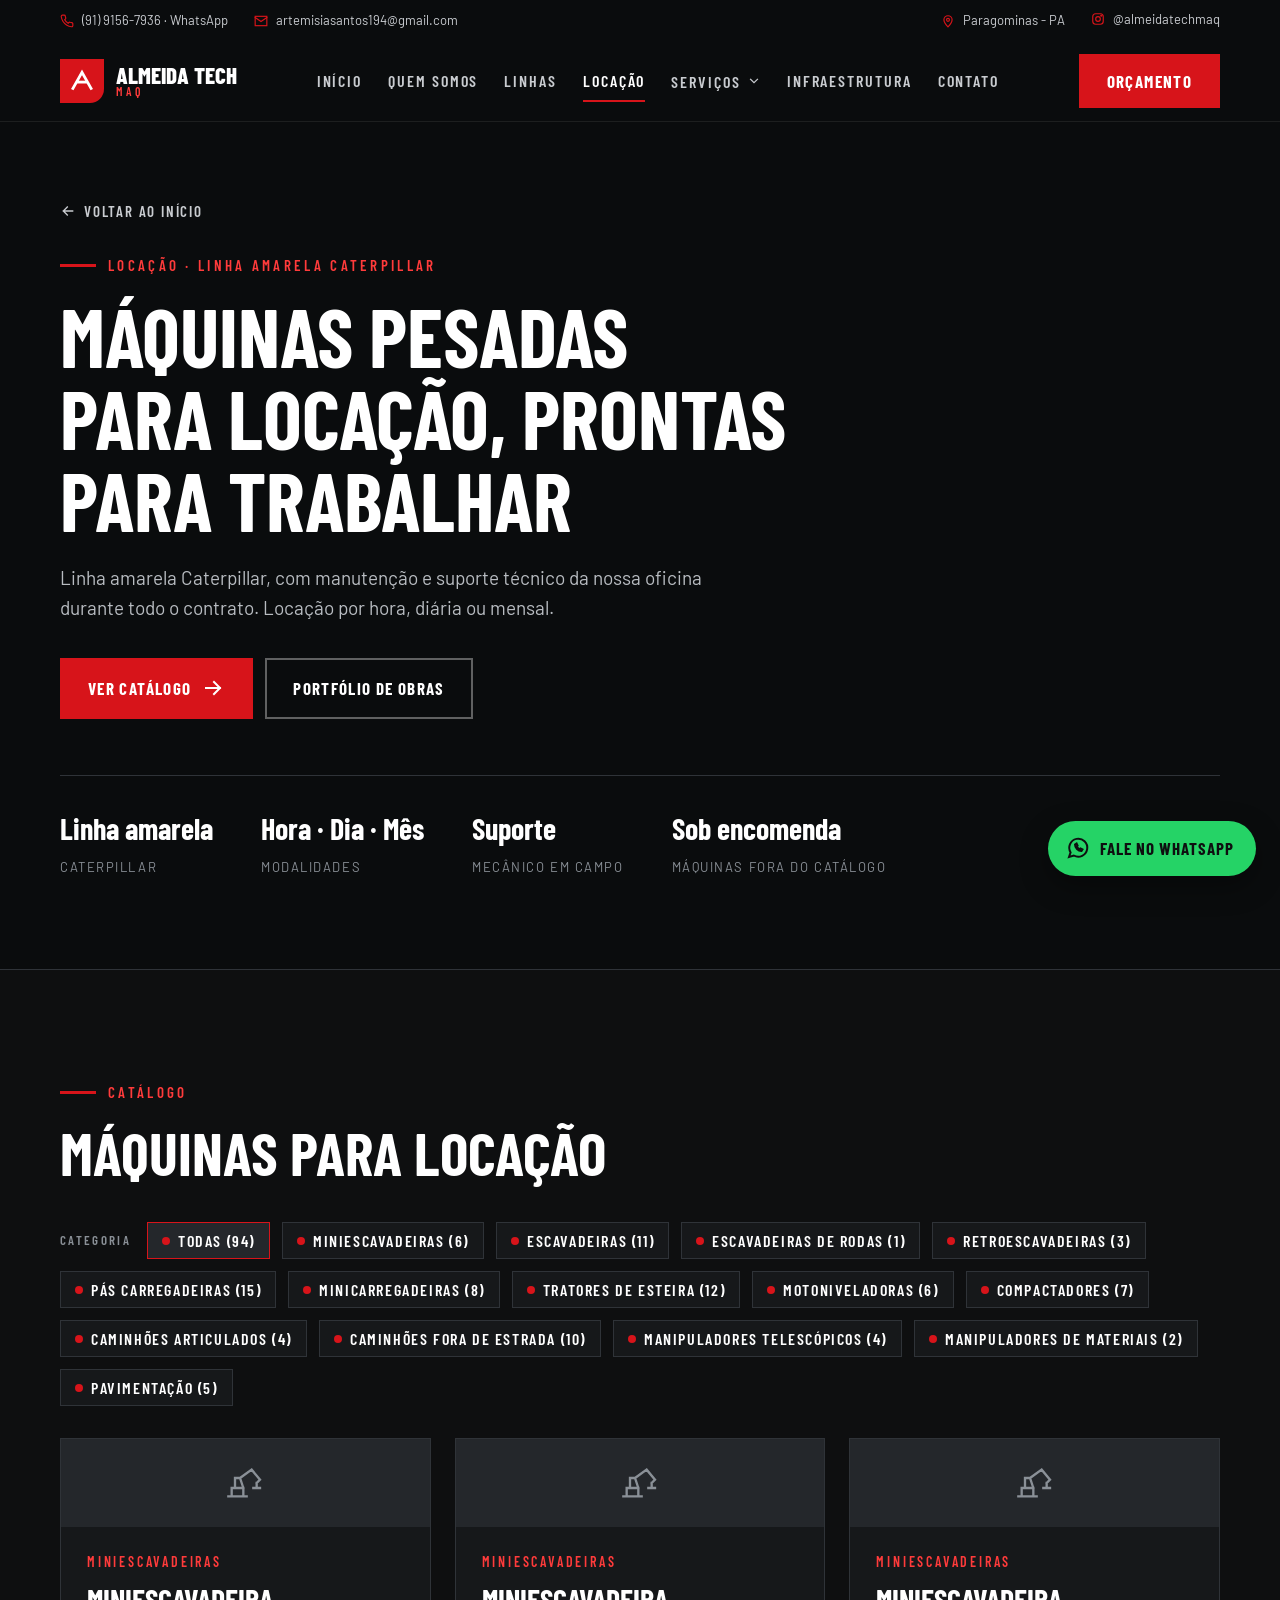
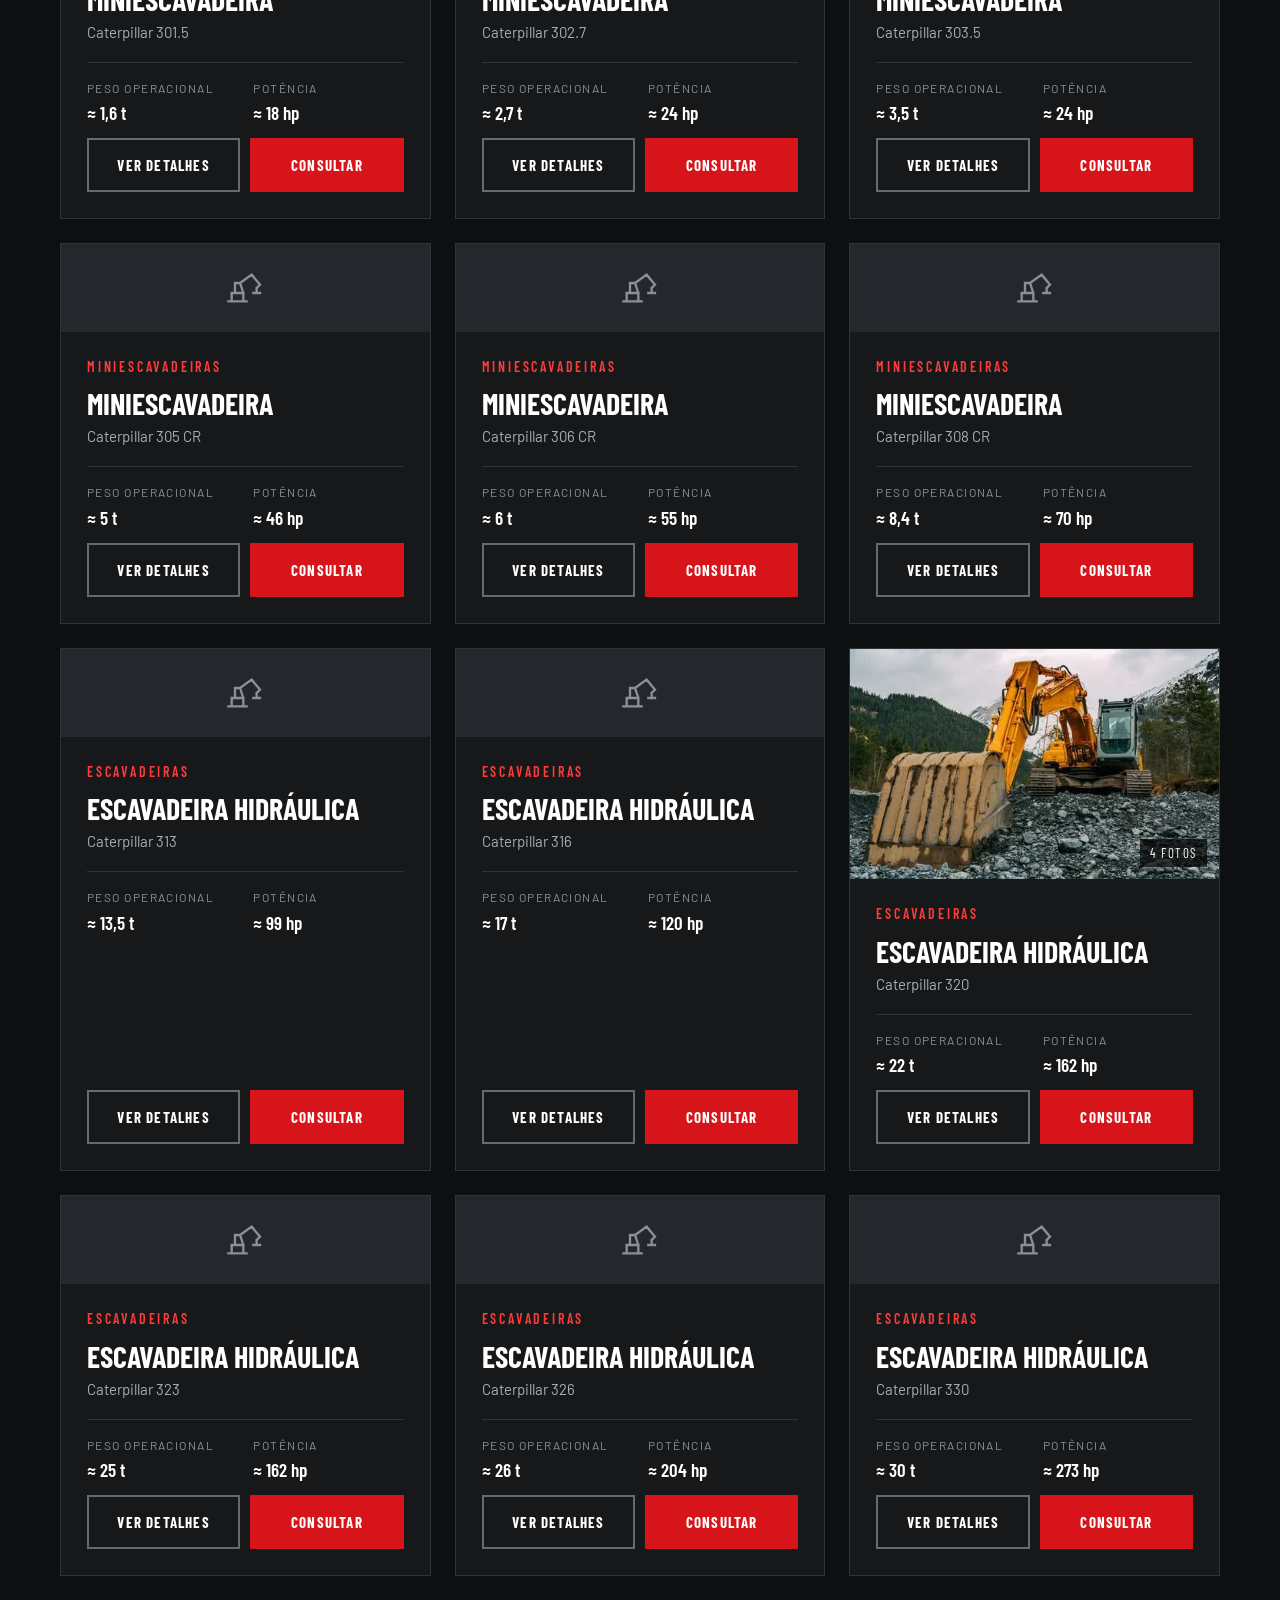
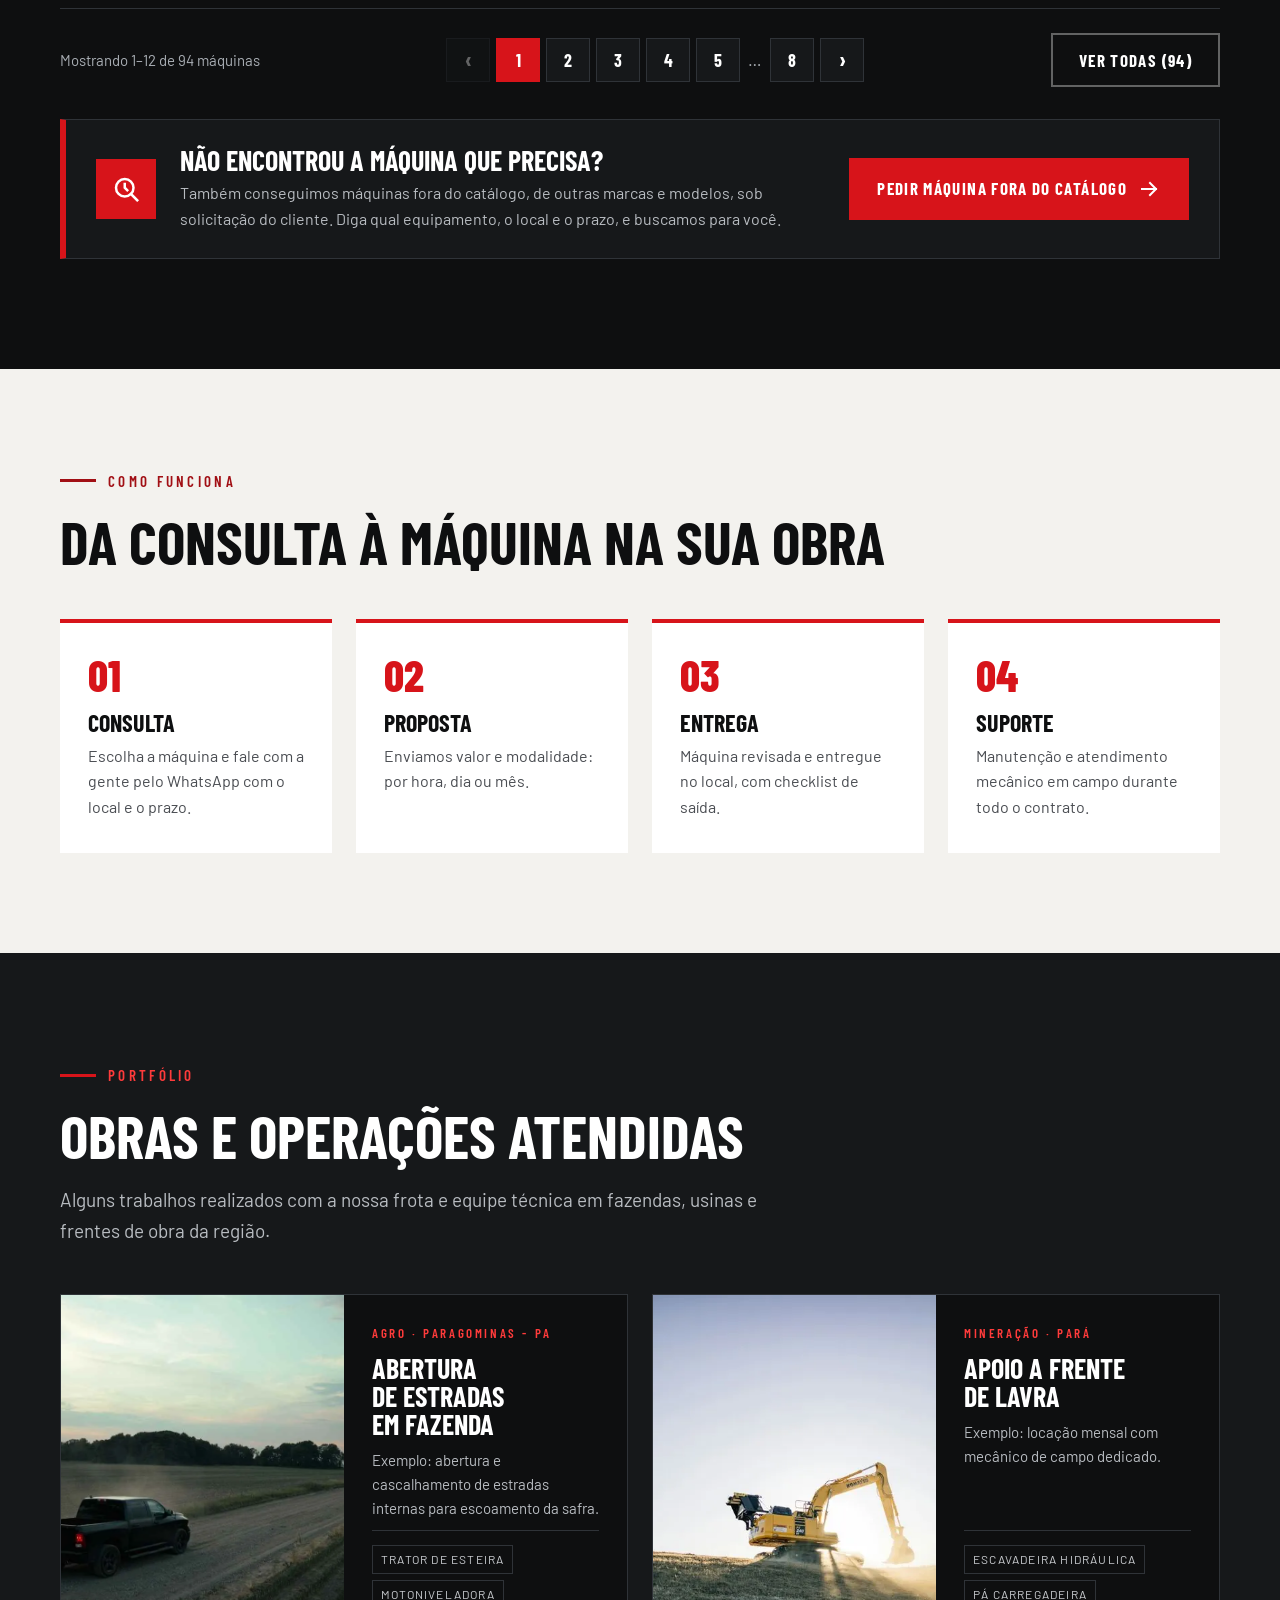
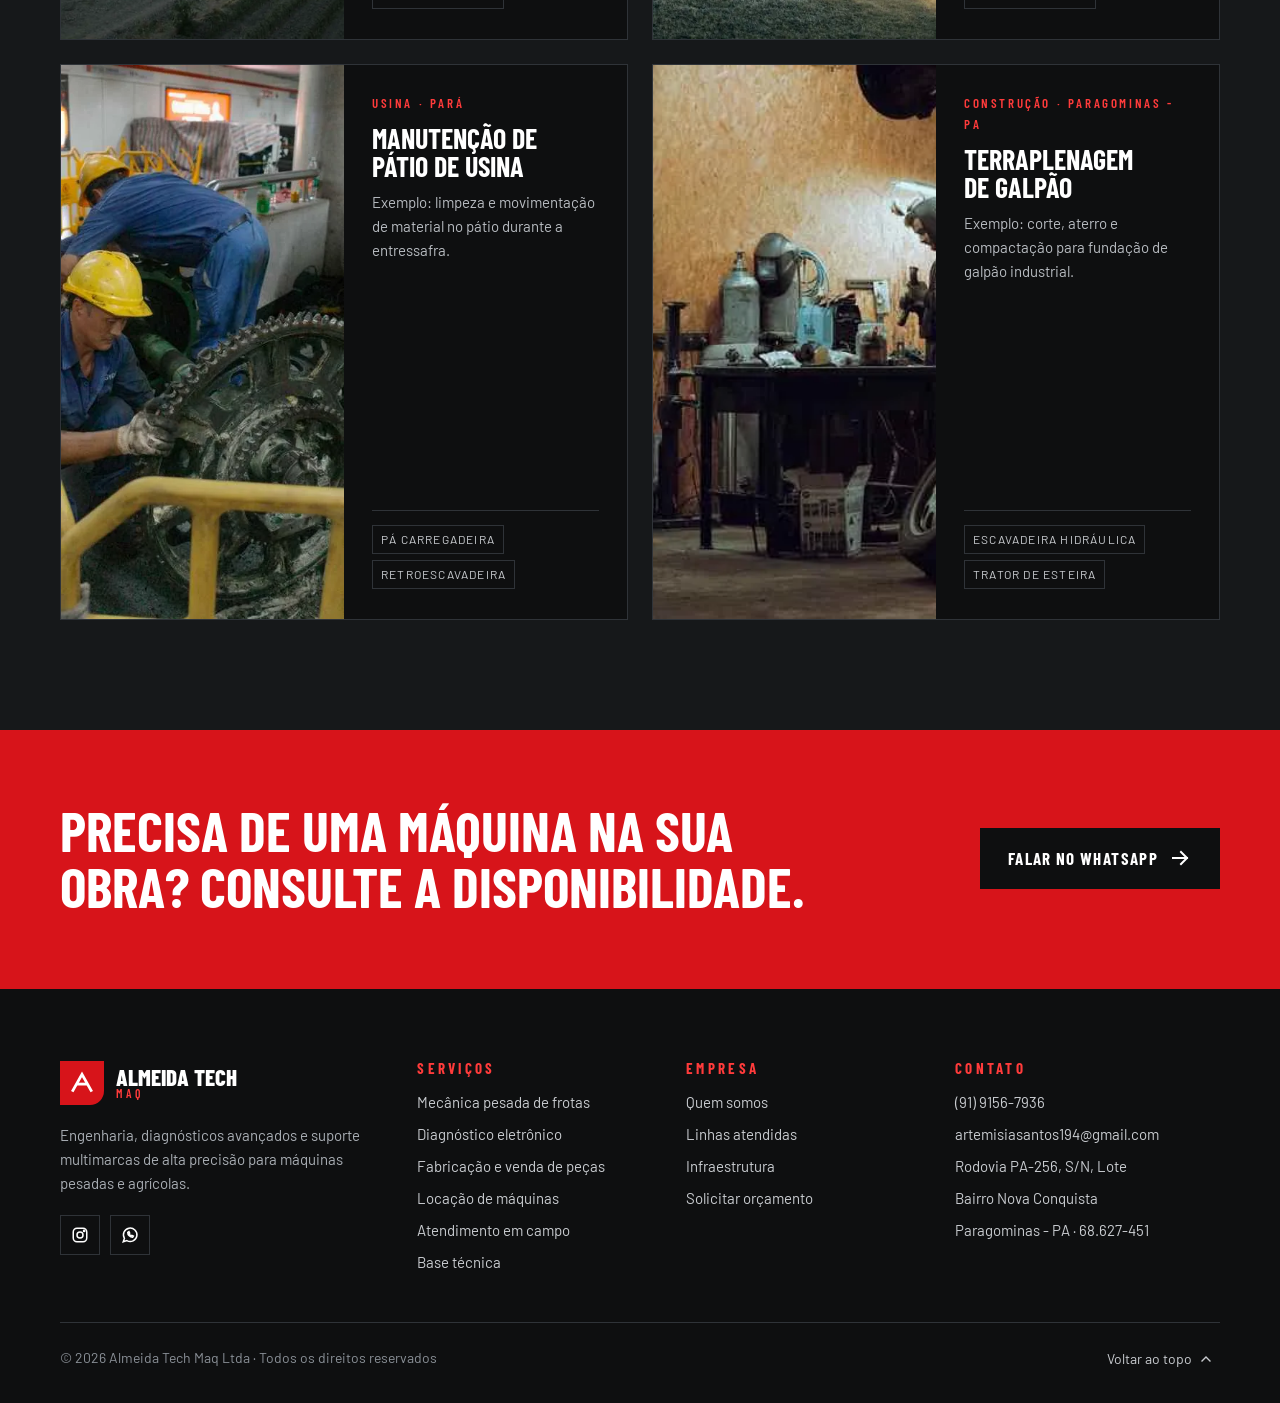
==== commit 23d1090f: "Catálogo com paginação de 12 máquinas e opção de ver todas" ====
--- a/catalogo.html
+++ b/catalogo.html
@@ -111,6 +111,7 @@
     <span class="label">Categoria</span>
   </div>
   <div class="maq-grid" id="maq-grid" aria-live="polite"></div>
+  <nav class="paginas" id="paginas" aria-label="Páginas do catálogo"></nav>
   <aside class="encomenda" aria-labelledby="enc-t">
     <span class="loc-ic"><svg class="ic"><use href="#i-search"/></svg></span>
     <div><h3 id="enc-t">Não encontrou a máquina que precisa?</h3>
--- a/styles.css
+++ b/styles.css
@@ -501,3 +501,21 @@
 .voltar{display:inline-flex;align-items:center;gap:8px;color:var(--on-dark);font-family:var(--head);font-weight:600;font-size:15px;letter-spacing:.12em;text-transform:uppercase;text-decoration:none;margin-bottom:22px;padding:8px 0}
 .voltar .ic{width:16px;height:16px;transform:rotate(180deg)}
 .voltar:hover{color:#fff}
+
+/* paginação do catálogo */
+.paginas{display:flex;align-items:center;justify-content:space-between;gap:16px 24px;flex-wrap:wrap;margin-top:32px;padding-top:24px;border-top:1px solid var(--line)}
+.pag-info{color:var(--muted-dark);font-size:15px}
+.pag-nums{display:flex;align-items:center;gap:6px}
+.pag-nums button{min-width:44px;height:44px;padding:0 10px;background:var(--black-2);border:1px solid var(--line);color:#fff;font-family:var(--head);font-weight:700;font-size:18px;cursor:pointer;transition:border-color .2s,background .2s}
+.pag-nums button:hover:not(:disabled){border-color:var(--red)}
+.pag-nums button[aria-current="page"]{background:var(--red);border-color:var(--red)}
+.pag-nums button:disabled{opacity:.35;cursor:default}
+.pag-nums span{color:var(--muted-dark);padding:0 2px}
+.pag-nums .pag-seta{font-size:24px;line-height:1}
+@media (max-width:720px){
+  .paginas{flex-direction:column;align-items:stretch;text-align:center}
+  .pag-nums{justify-content:center}
+  .pag-nums{gap:4px}
+  .pag-modo{justify-content:center}
+  .pag-nums button{min-width:38px;height:44px;padding:0 6px}
+}
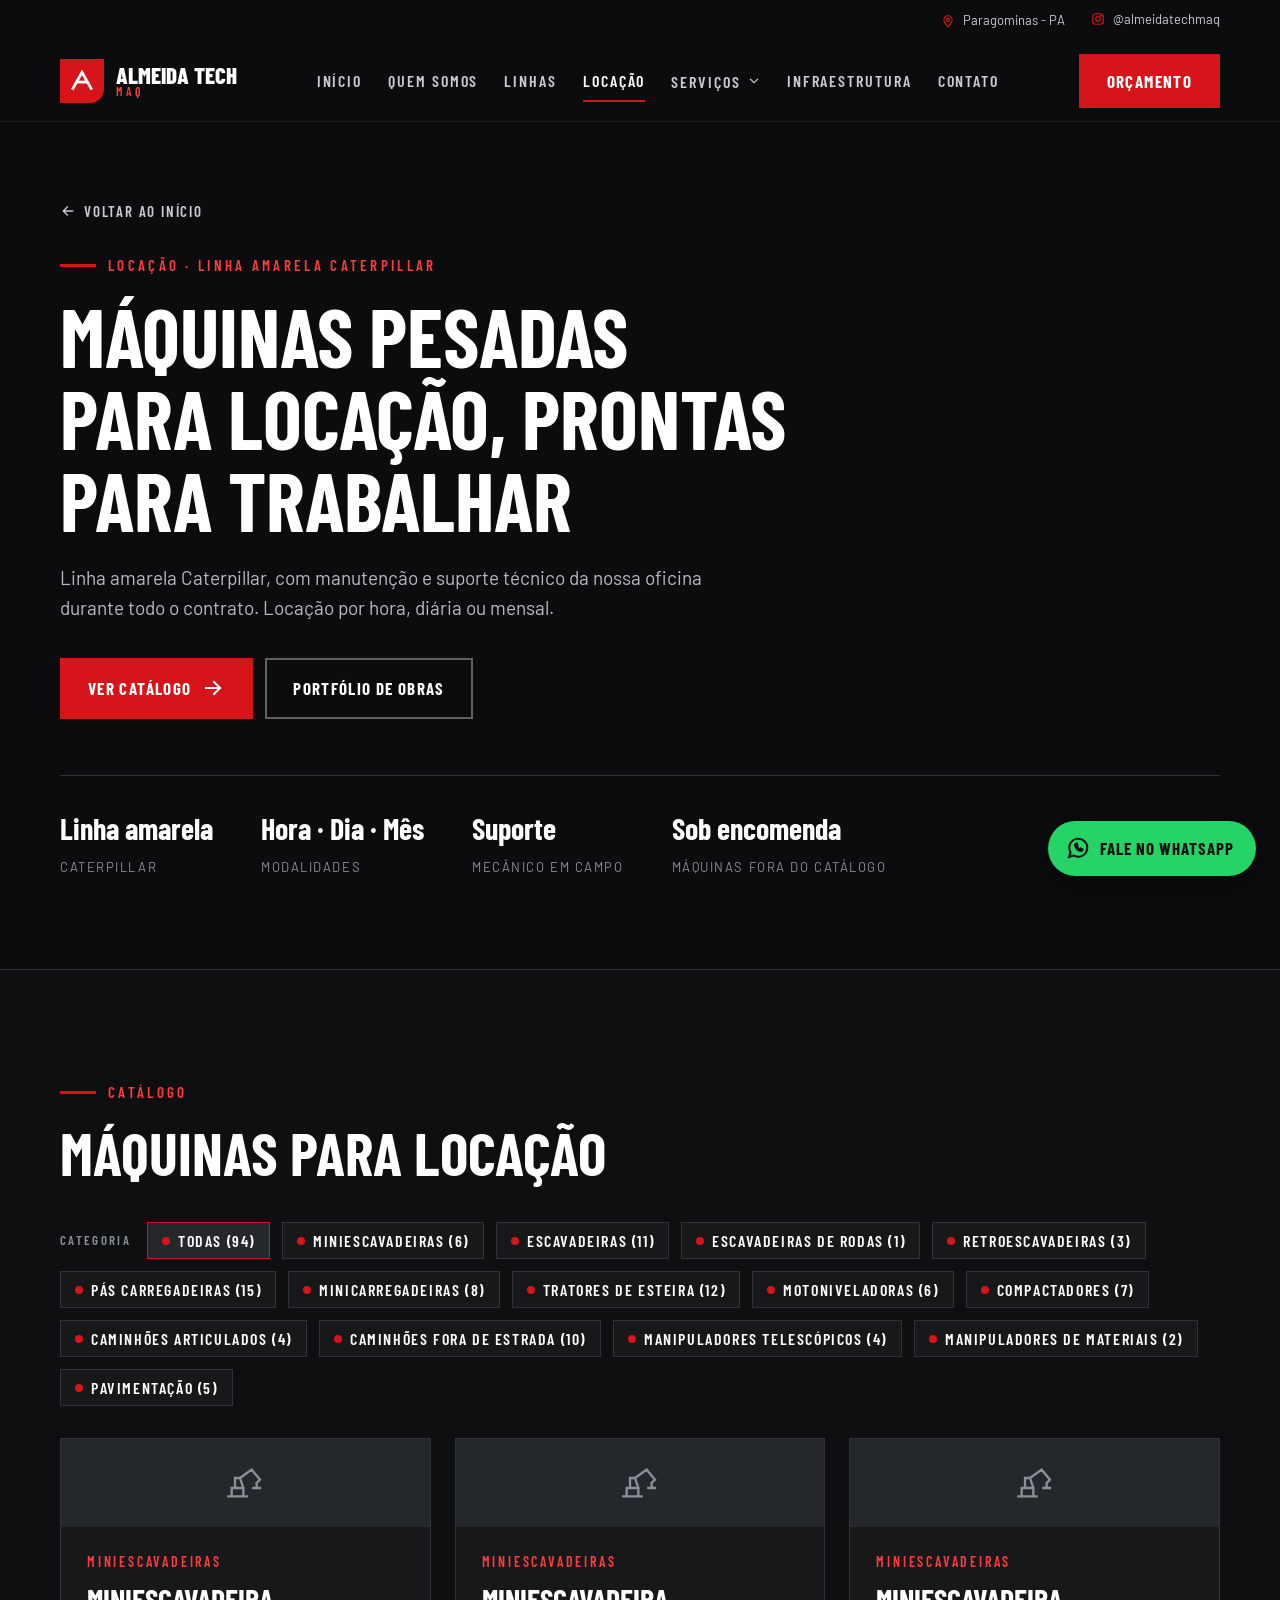
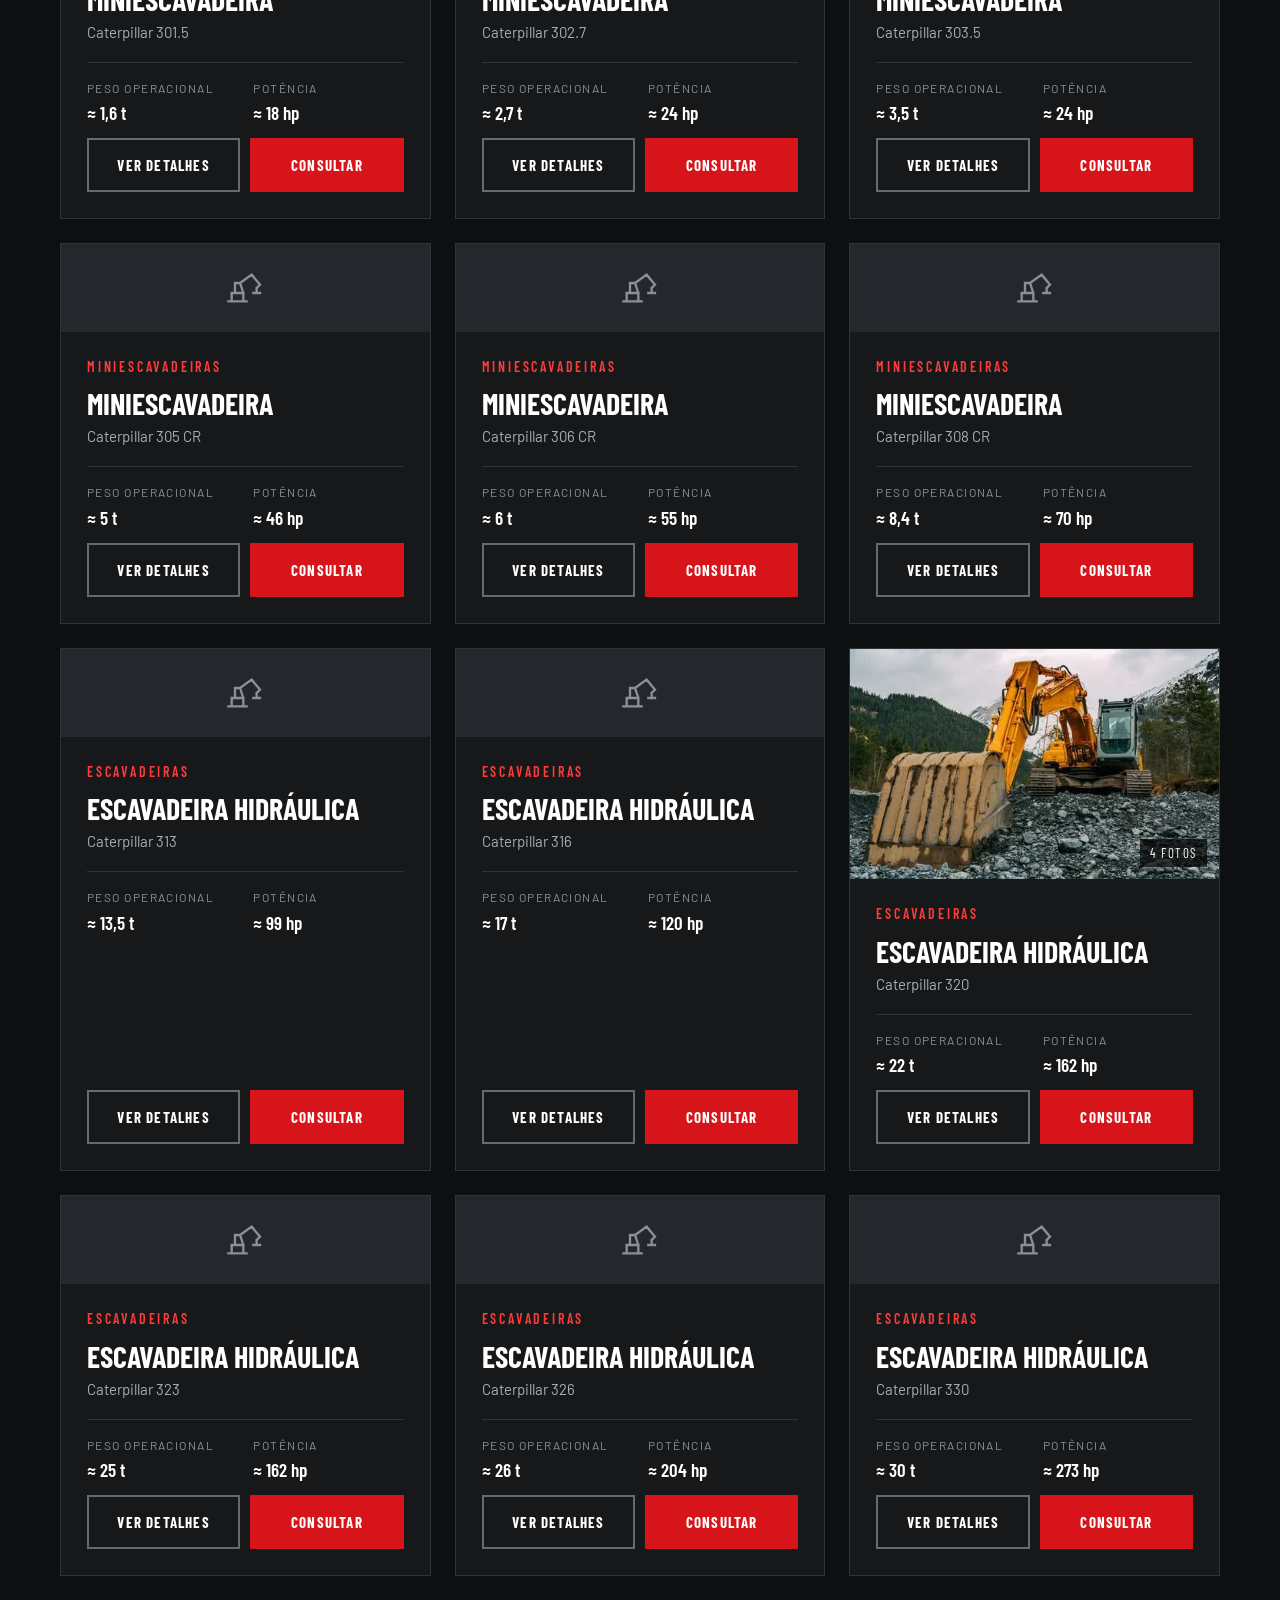
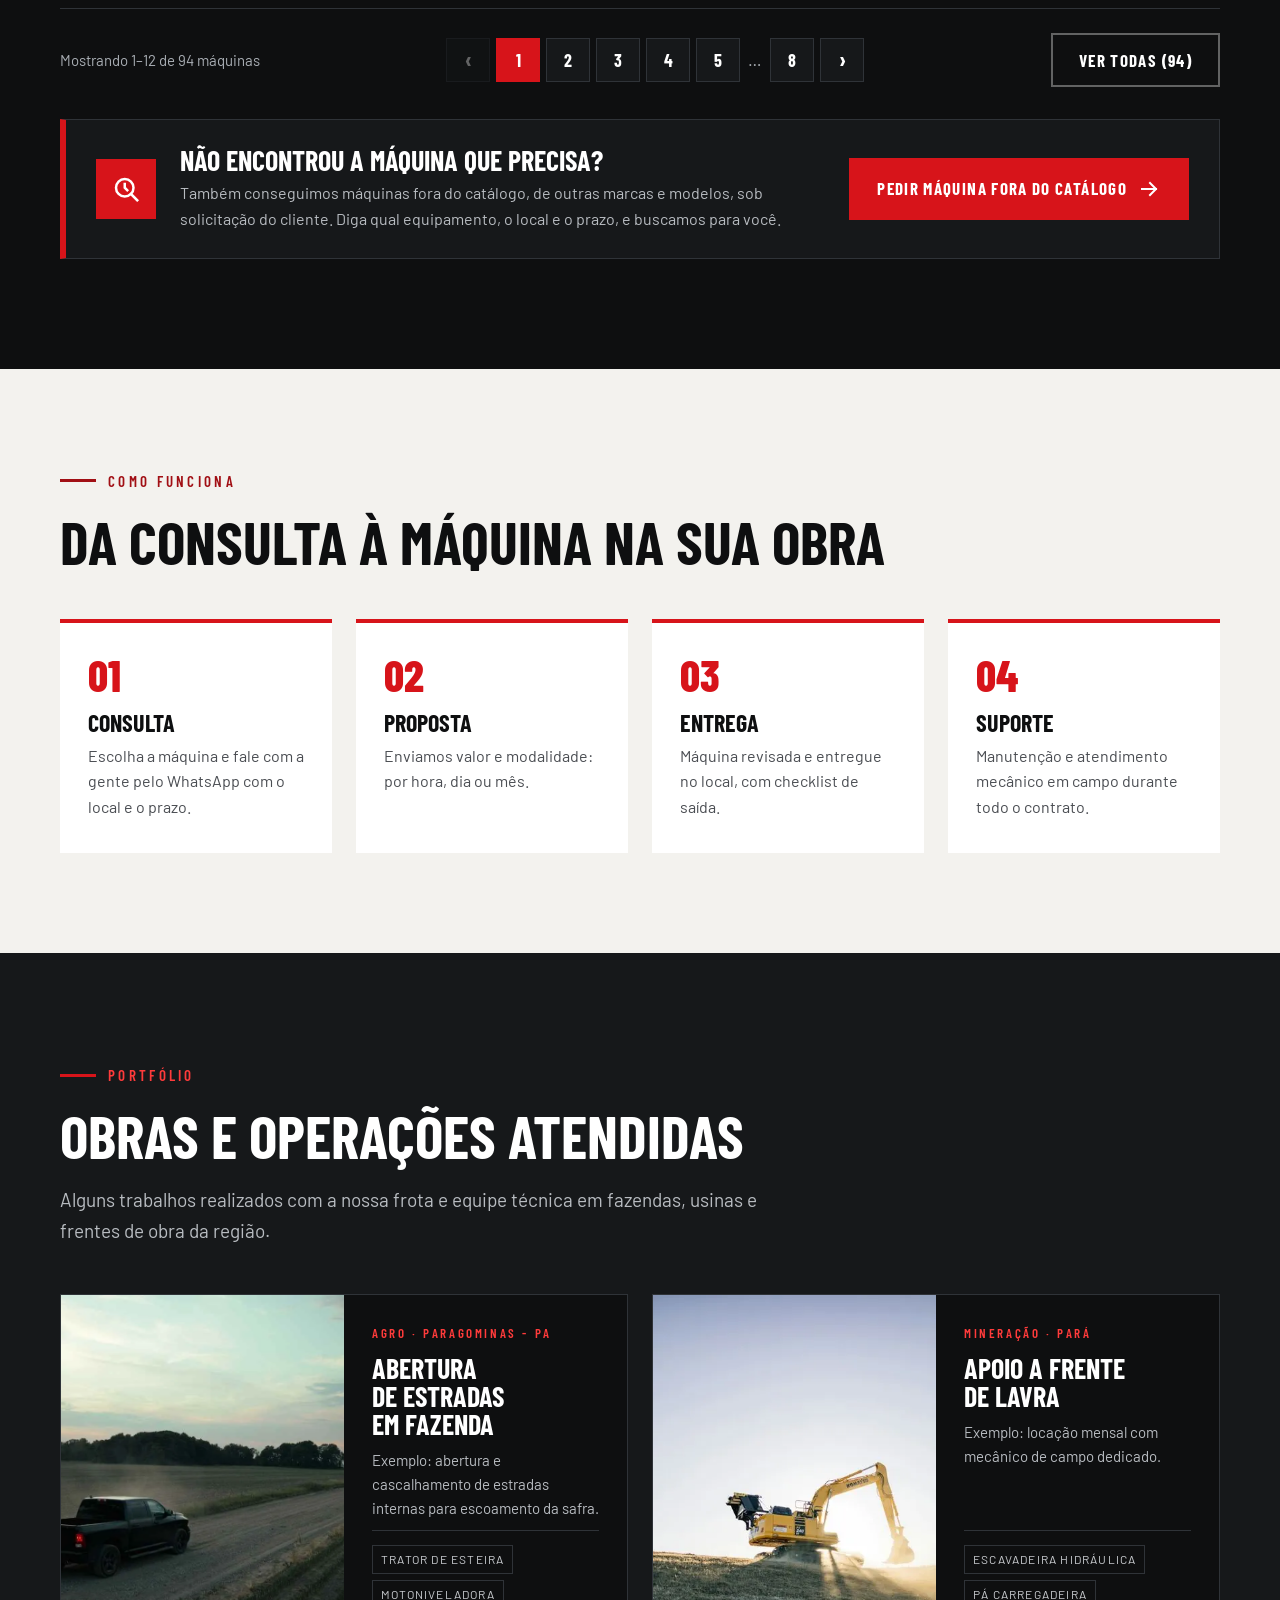
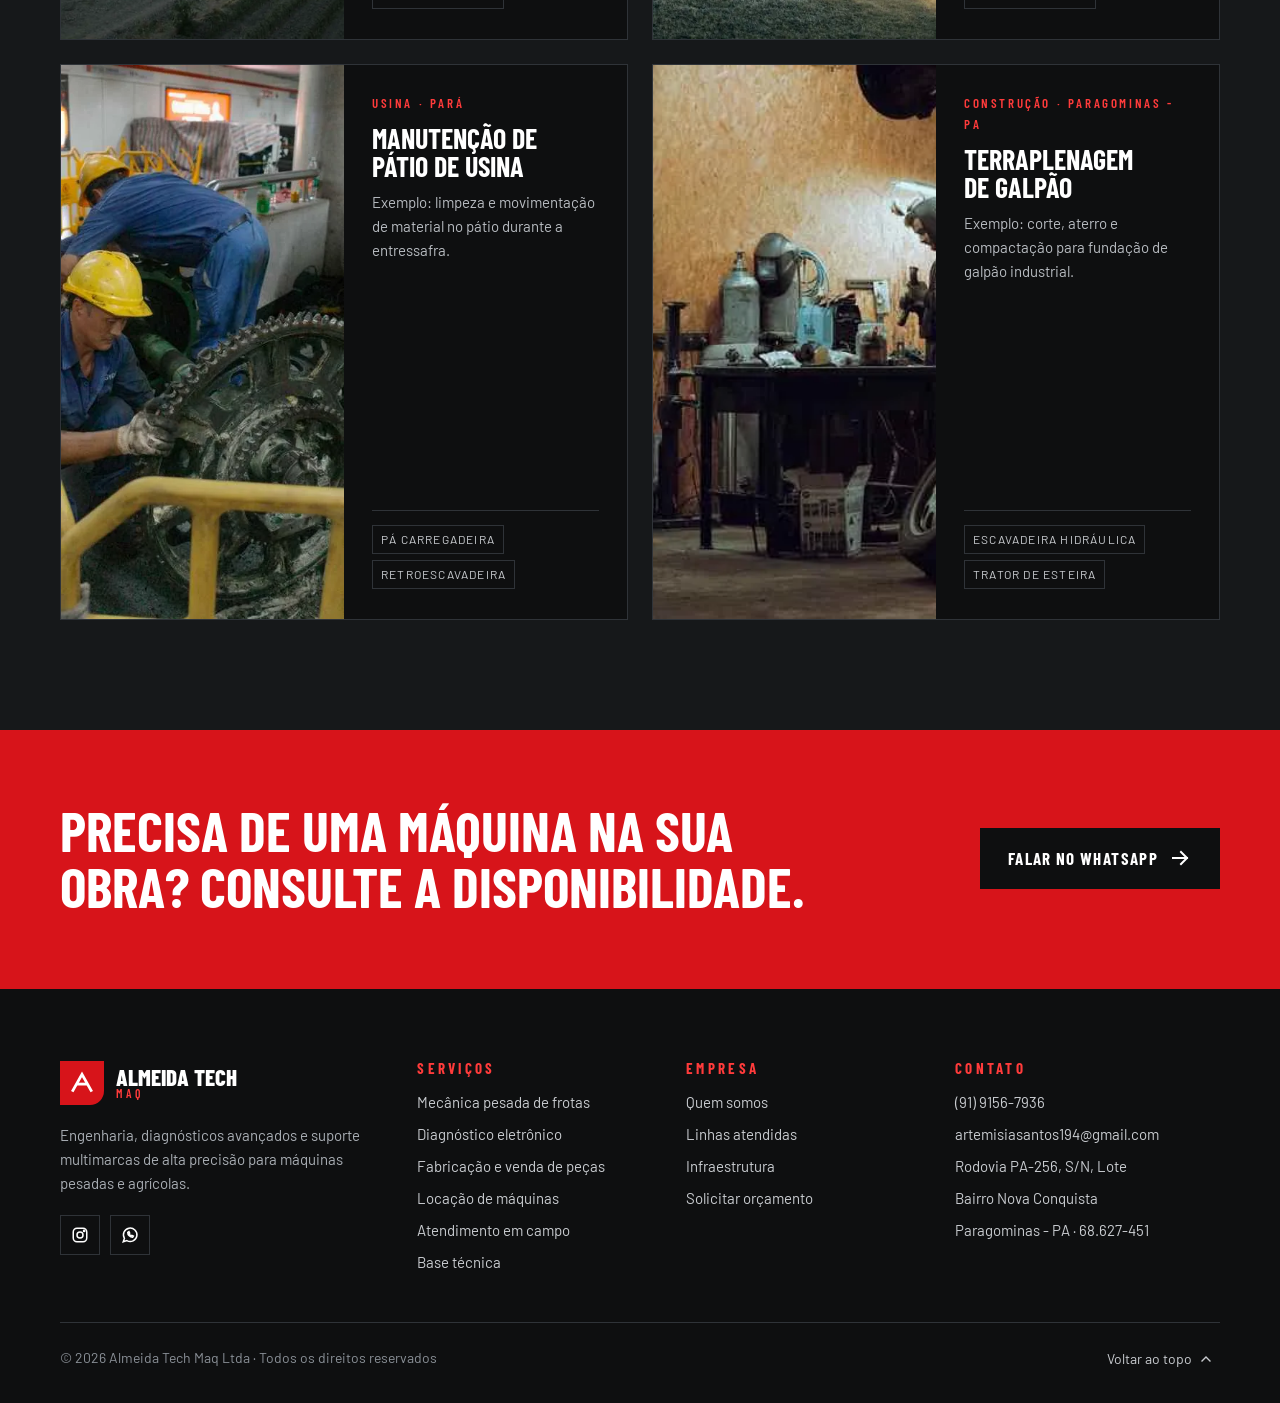
==== commit 05e36dbc: "Remove telefone e e-mail do topo e corrige o menu no celular" ====
--- a/catalogo.html
+++ b/catalogo.html
@@ -56,7 +56,6 @@
 </svg>
 
 <div class="topbar"><div class="wrap">
-  <div class="grp"><span><svg class="ic"><use href="#i-phone"/></svg>(91) 9156-7936 · WhatsApp</span><span><svg class="ic"><use href="#i-mail"/></svg>artemisiasantos194@gmail.com</span></div>
   <div class="grp"><span><svg class="ic"><use href="#i-pin"/></svg>Paragominas - PA</span><a href="https://www.instagram.com/almeidatechmaq/" target="_blank" rel="noopener" class="social-link"><span><svg class="ic"><use href="#i-ig"/></svg>@almeidatechmaq</span></a></div>
 </div></div>
 
--- a/styles.css
+++ b/styles.css
@@ -41,7 +41,7 @@
 
 /* ---------- topo ---------- */
 .topbar{background:var(--black-3);font-size:13px}
-.topbar .wrap{display:flex;justify-content:space-between;gap:16px;padding-block:9px;flex-wrap:wrap}
+.topbar .wrap{display:flex;justify-content:flex-end;gap:16px;padding-block:9px;flex-wrap:wrap}
 .topbar .grp{display:flex;gap:26px;flex-wrap:wrap}
 .topbar span{display:inline-flex;align-items:center;gap:8px;color:var(--on-dark)}
 .topbar .ic{width:14px;height:14px;color:var(--red)}
@@ -299,6 +299,8 @@
 /* ---------- responsivo ---------- */
 @media (max-width:1060px){
   .menu{display:none}.burger{display:grid;place-items:center}
+  /* sem a faixa de cima, o menu aberto começa logo abaixo do cabeçalho e nada fica escondido */
+  .topbar{display:none}
   .mobile{display:block;position:fixed;inset:0;z-index:45;overflow-y:auto;background:var(--black);padding:calc(100px + env(safe-area-inset-top,0px)) max(16px,env(safe-area-inset-right,0px)) 24px max(16px,env(safe-area-inset-left,0px));transform:translateX(100%);transition:transform .3s}
   .mobile.open{transform:none}
   .mobile a{display:block;font-family:var(--head);font-weight:700;font-size:30px;text-transform:uppercase;text-decoration:none;padding:12px 0;border-bottom:1px solid var(--line)}
@@ -310,8 +312,6 @@
   .f-cols{grid-template-columns:1fr 1fr}
 }
 @media (max-width:720px){
-  .topbar .grp:last-child{display:none}
-  .topbar .grp{gap:14px}
   .hero .wrap{grid-template-columns:1fr;padding-block:150px 70px}
   .vig{display:none}
   .pillars .wrap,.sc-grid,.dirs,.lines,.cards3,.cols,.f-cols{grid-template-columns:1fr}
@@ -497,6 +497,8 @@
 
 /* menu do celular aberto: cabeçalho sólido por cima, com o botão de fechar à vista */
 header.nav.menu-aberto{background:var(--black)}
+/* o botão flutuante do WhatsApp não fica por cima dos itens do menu aberto */
+body:has(.mobile.open) .wa{display:none}
 /* link de volta para a página inicial no topo do catálogo */
 .voltar{display:inline-flex;align-items:center;gap:8px;color:var(--on-dark);font-family:var(--head);font-weight:600;font-size:15px;letter-spacing:.12em;text-transform:uppercase;text-decoration:none;margin-bottom:22px;padding:8px 0}
 .voltar .ic{width:16px;height:16px;transform:rotate(180deg)}
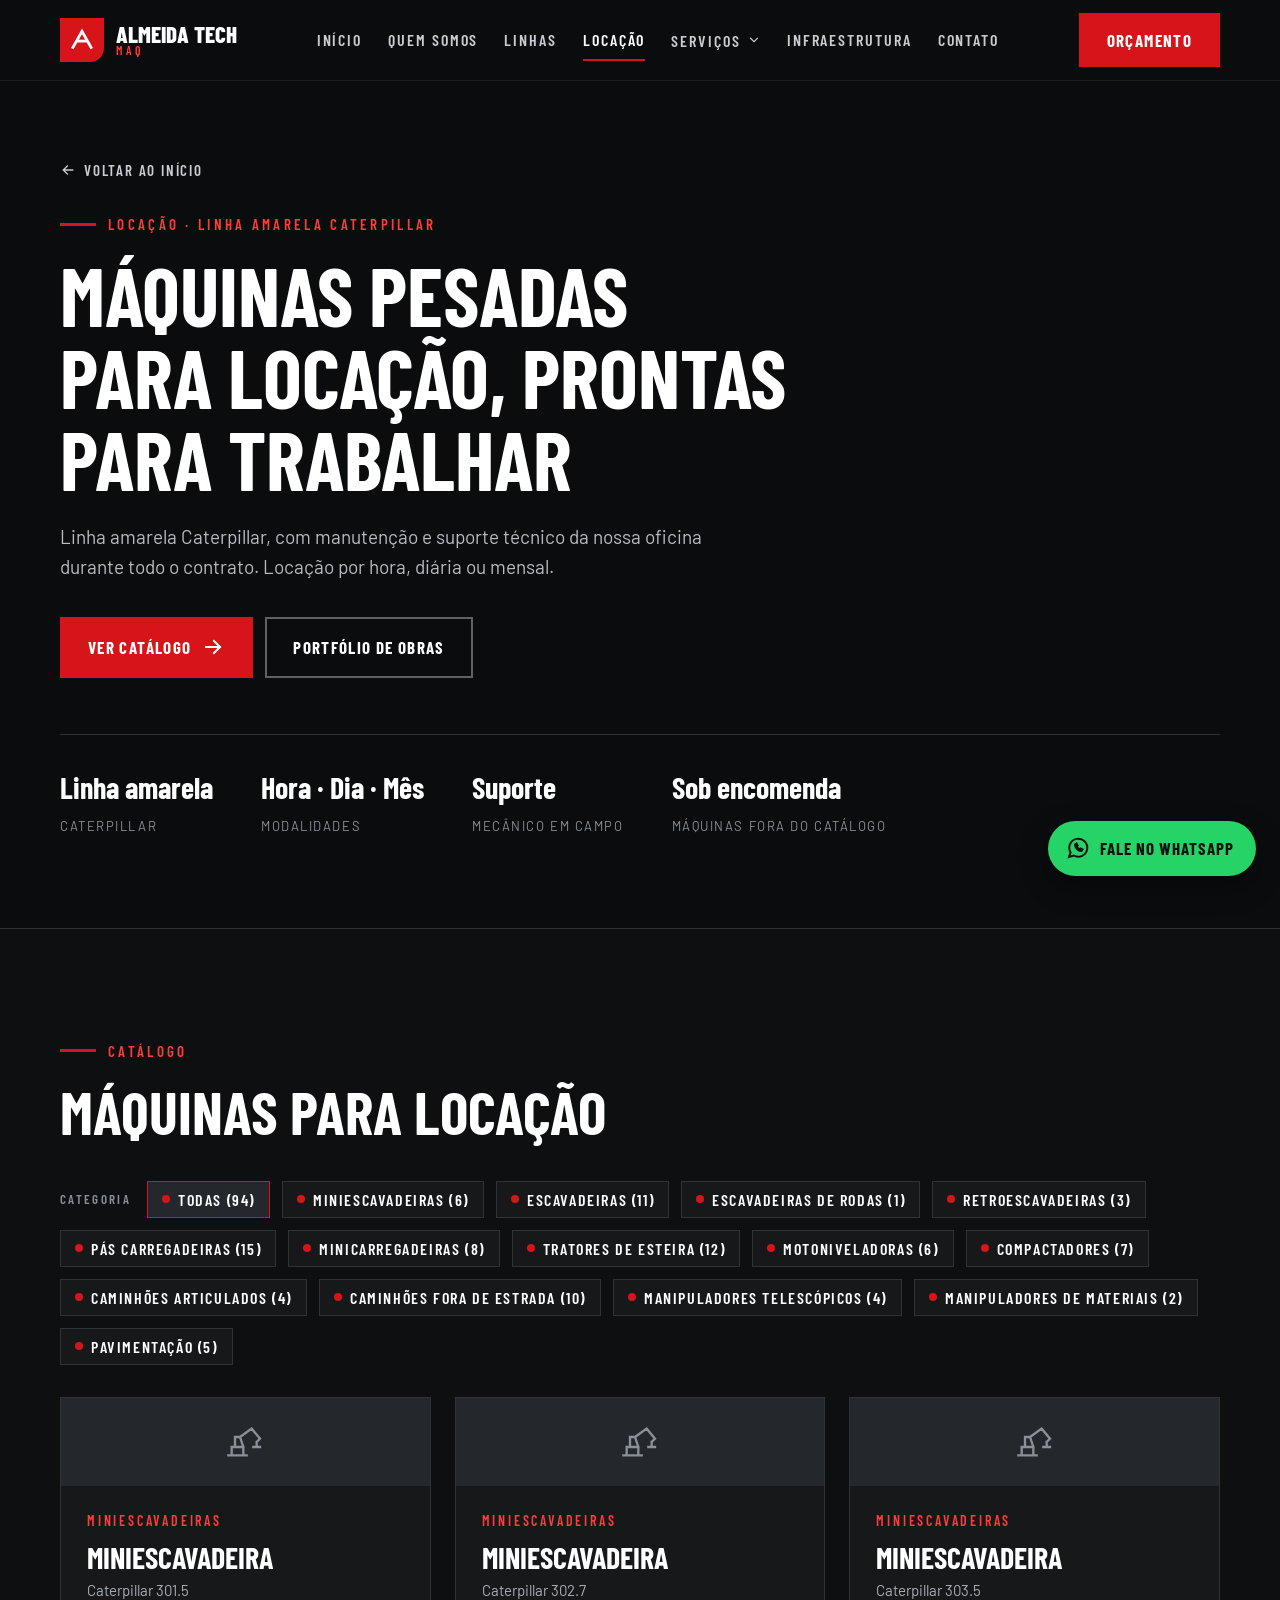
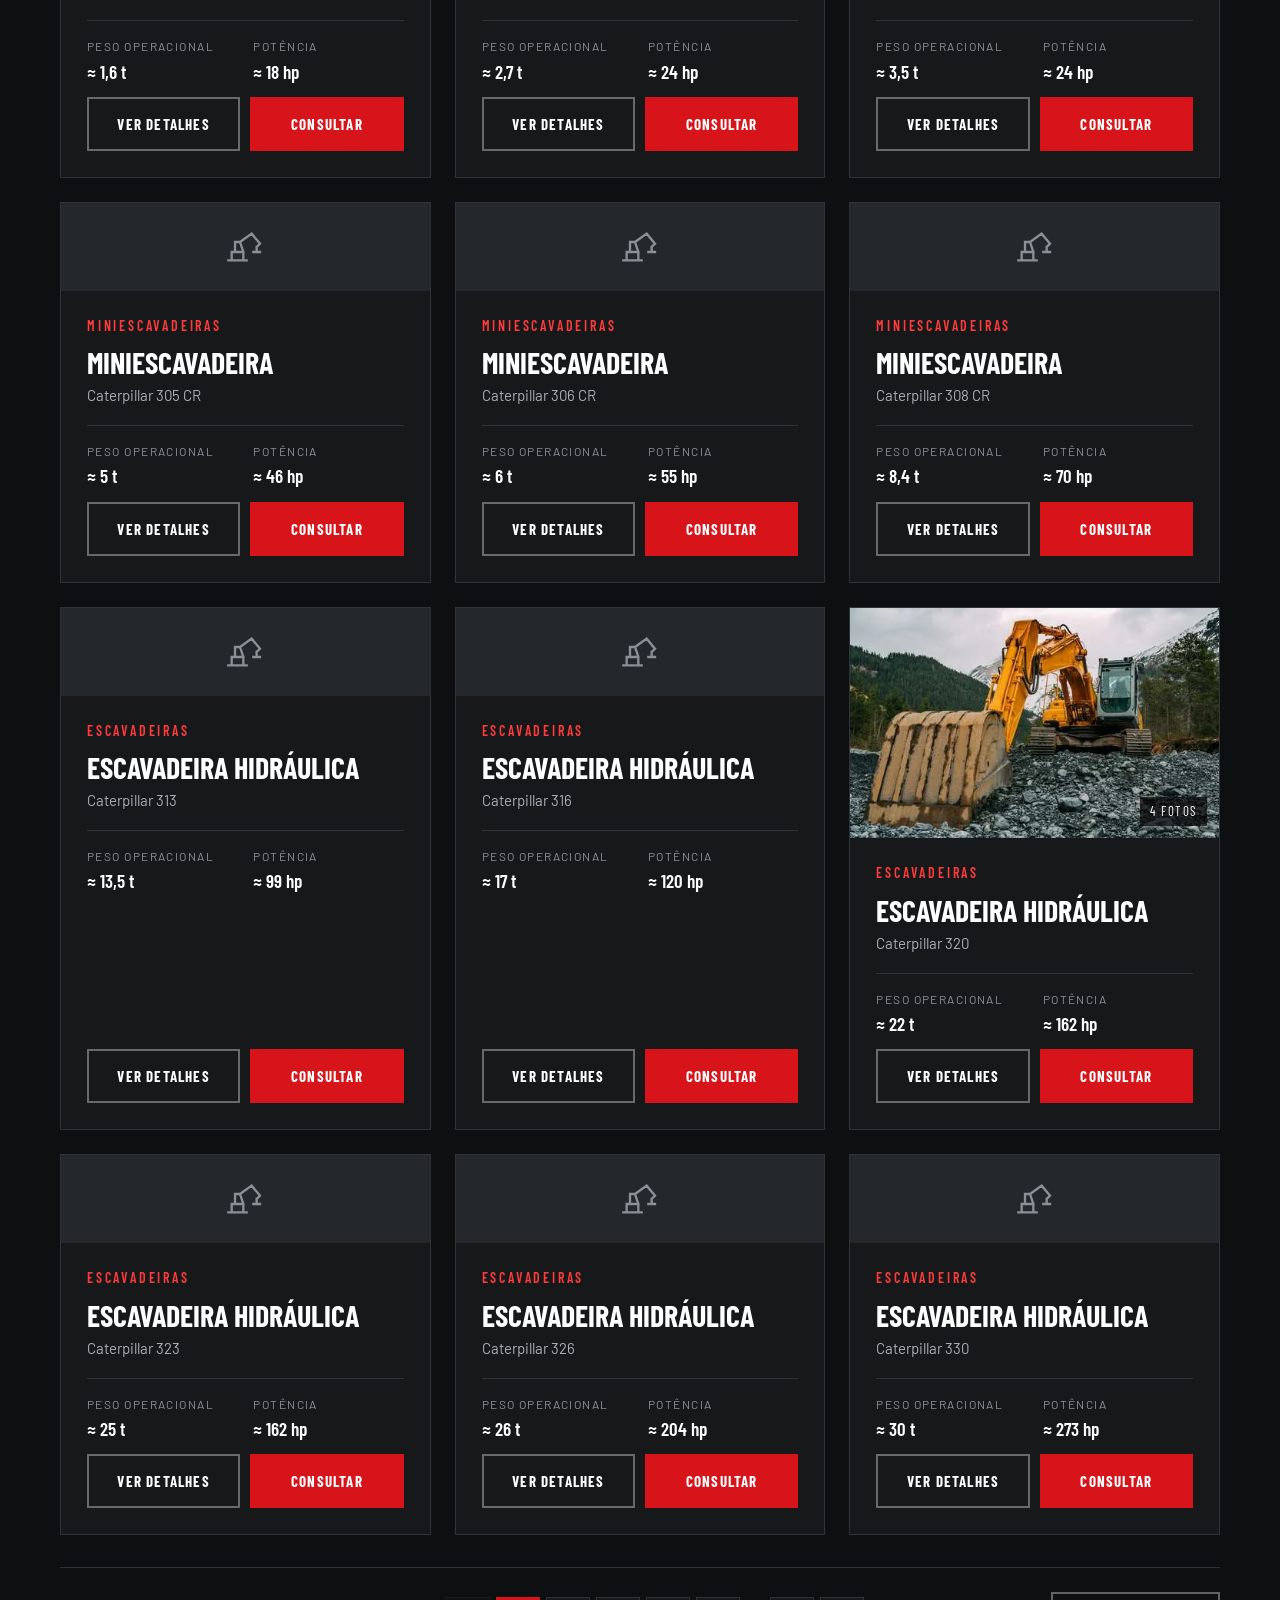
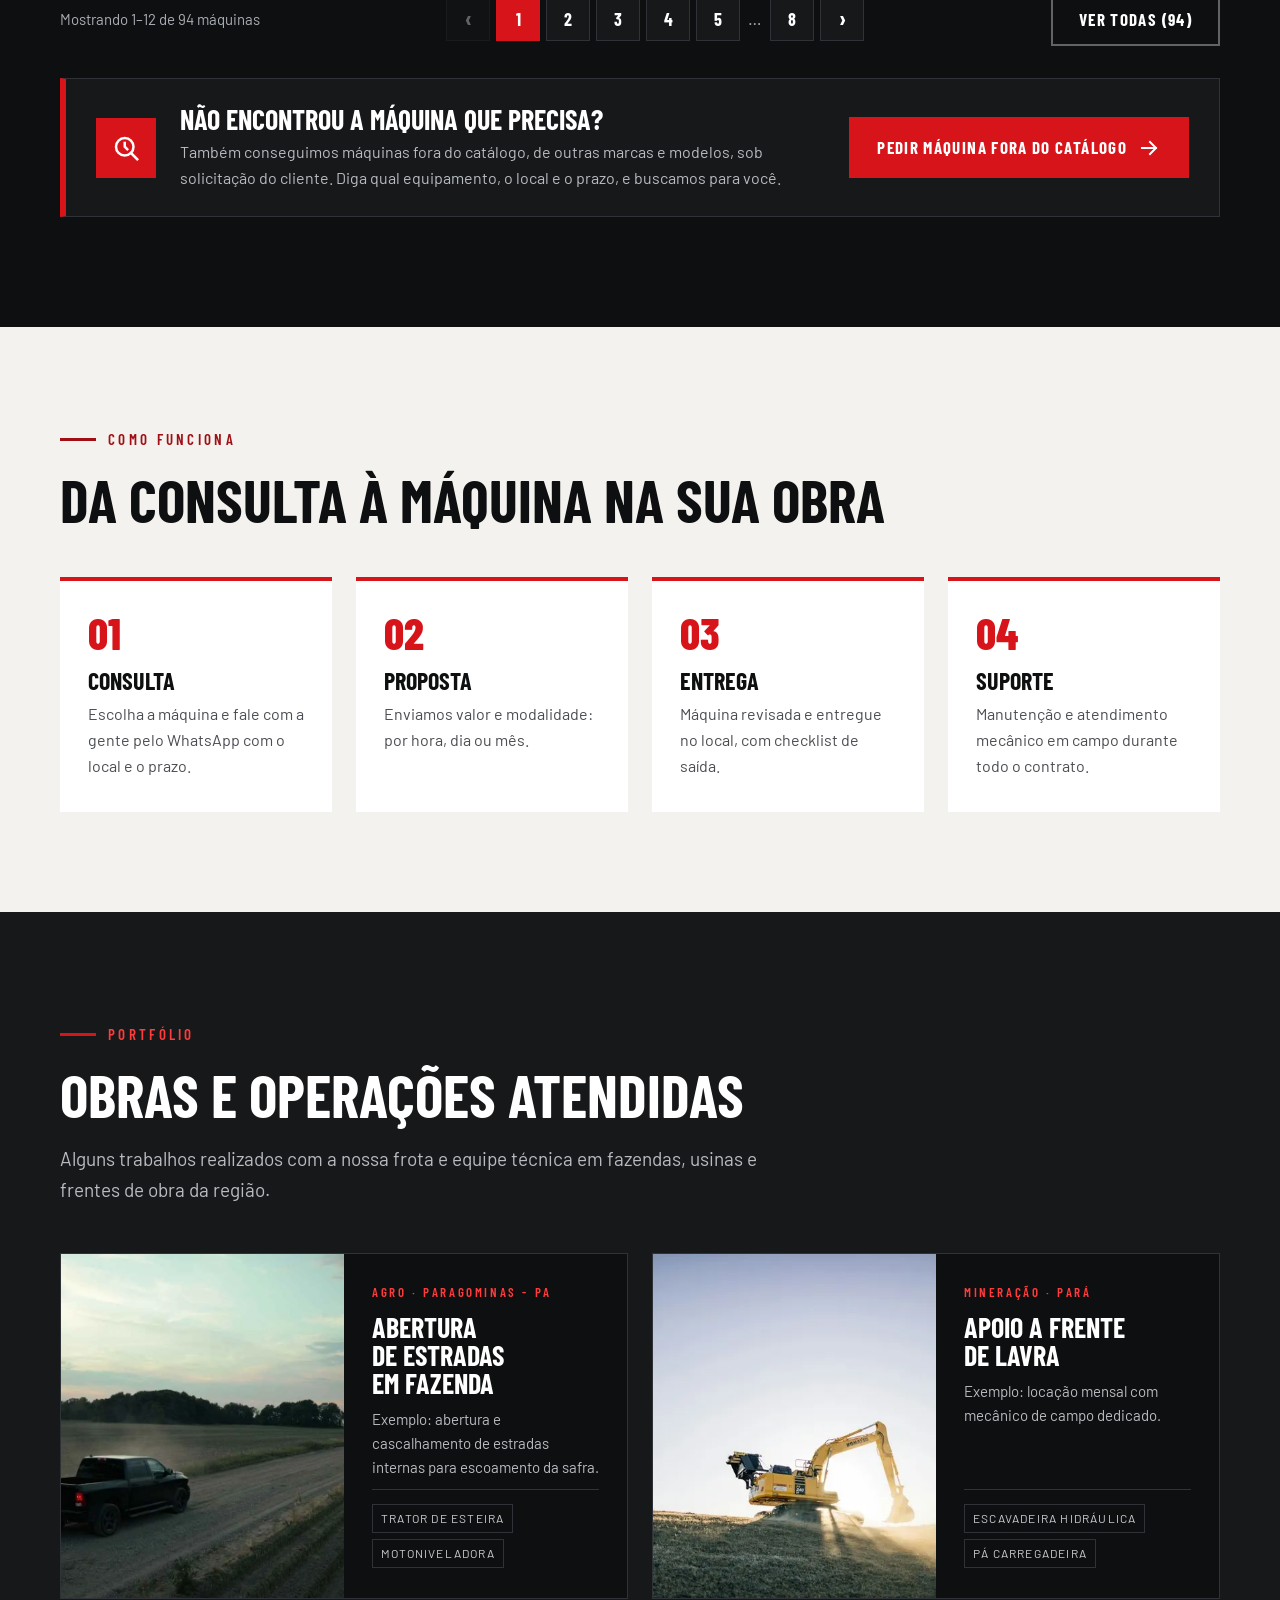
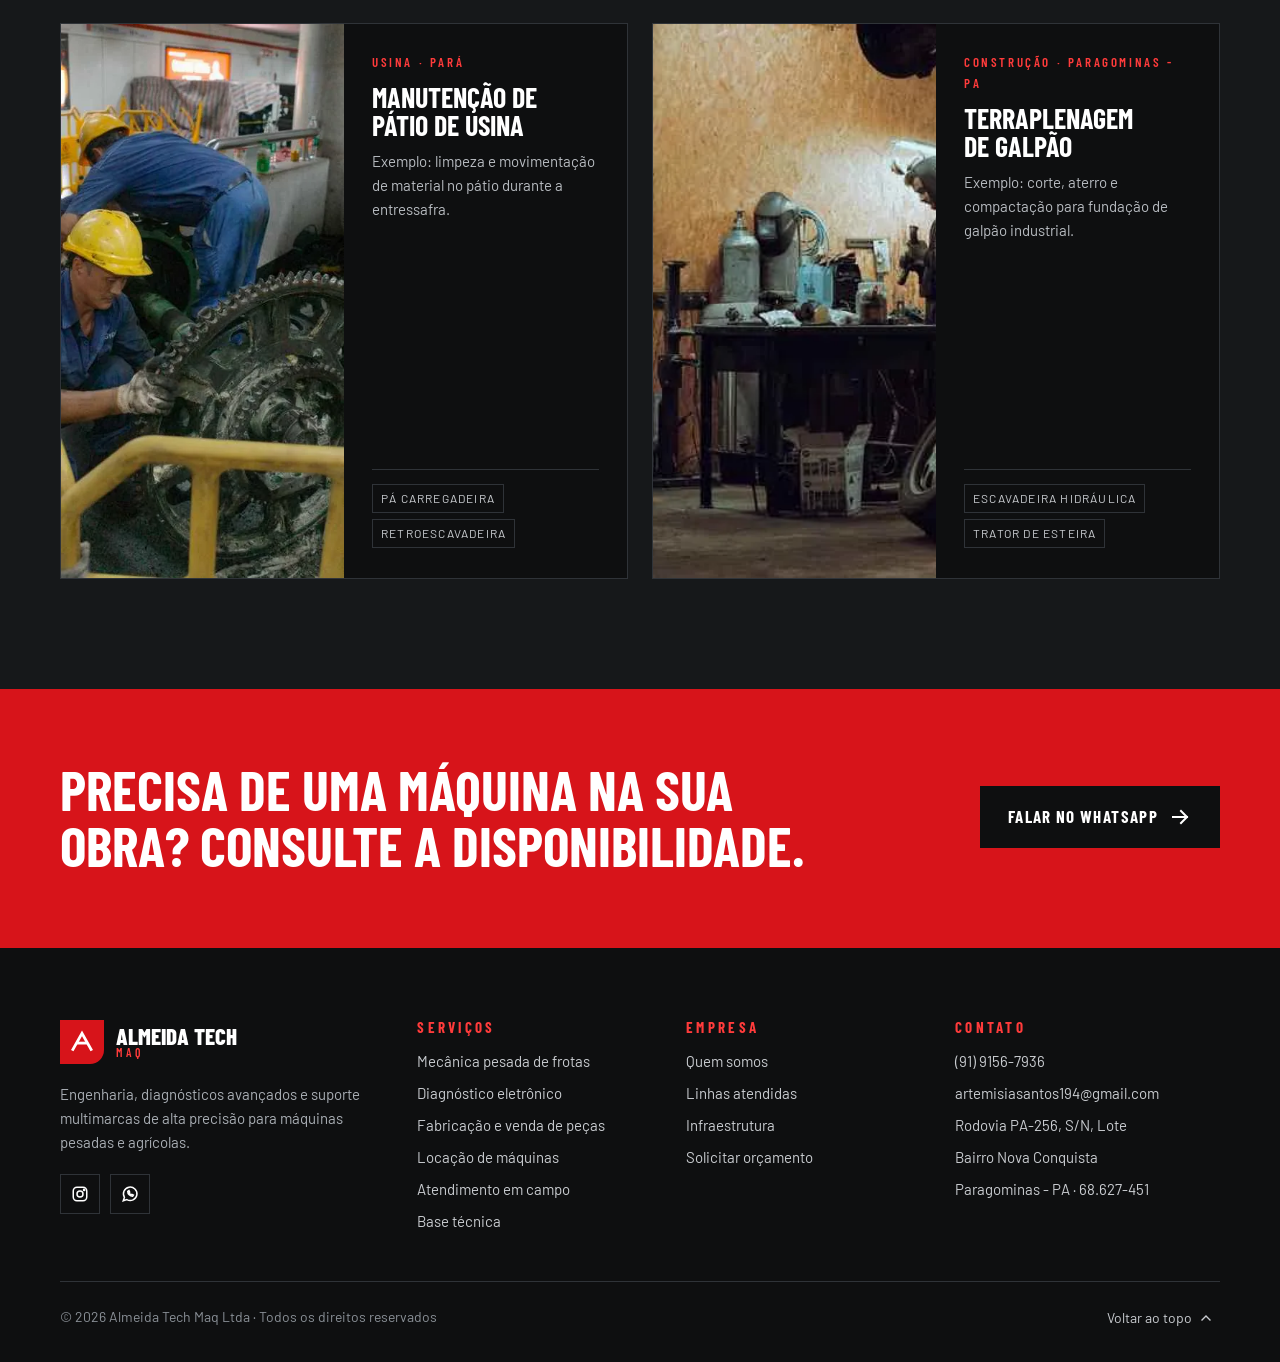
==== commit 2cc4d1aa: "Remove a faixa do topo" ====
--- a/catalogo.html
+++ b/catalogo.html
@@ -55,9 +55,6 @@
  <symbol id="i-x" viewBox="0 0 24 24"><path d="M5 5l14 14M19 5L5 19"/></symbol>
 </svg>
 
-<div class="topbar"><div class="wrap">
-  <div class="grp"><span><svg class="ic"><use href="#i-pin"/></svg>Paragominas - PA</span><a href="https://www.instagram.com/almeidatechmaq/" target="_blank" rel="noopener" class="social-link"><span><svg class="ic"><use href="#i-ig"/></svg>@almeidatechmaq</span></a></div>
-</div></div>
 
 <header class="nav" id="nav"><div class="wrap">
   <a class="logo" href="index.html#inicio" aria-label="Almeida Tech Maq — início"><span class="logo-mark"><svg viewBox="0 0 24 24"><path d="M3 20 L12 4 L21 20"/><path d="M7.5 13h9"/></svg></span><span class="logo-txt">ALMEIDA TECH<small>MAQ</small></span></a>
--- a/styles.css
+++ b/styles.css
@@ -40,11 +40,6 @@
 .js .reveal.pre{transform:translateY(24px);opacity:.001}
 
 /* ---------- topo ---------- */
-.topbar{background:var(--black-3);font-size:13px}
-.topbar .wrap{display:flex;justify-content:flex-end;gap:16px;padding-block:9px;flex-wrap:wrap}
-.topbar .grp{display:flex;gap:26px;flex-wrap:wrap}
-.topbar span{display:inline-flex;align-items:center;gap:8px;color:var(--on-dark)}
-.topbar .ic{width:14px;height:14px;color:var(--red)}
 header.nav{position:sticky;top:env(safe-area-inset-top,0px);z-index:50;background:rgba(14,15,16,.0);transition:background .25s,box-shadow .25s;border-bottom:1px solid rgba(255,255,255,.08)}
 header.nav.solid{background:rgba(14,15,16,.96);box-shadow:0 8px 30px rgba(0,0,0,.35);backdrop-filter:blur(8px)}
 .nav .wrap{display:flex;align-items:center;justify-content:space-between;height:80px;gap:24px}
@@ -299,9 +294,7 @@
 /* ---------- responsivo ---------- */
 @media (max-width:1060px){
   .menu{display:none}.burger{display:grid;place-items:center}
-  /* sem a faixa de cima, o menu aberto começa logo abaixo do cabeçalho e nada fica escondido */
-  .topbar{display:none}
-  .mobile{display:block;position:fixed;inset:0;z-index:45;overflow-y:auto;background:var(--black);padding:calc(100px + env(safe-area-inset-top,0px)) max(16px,env(safe-area-inset-right,0px)) 24px max(16px,env(safe-area-inset-left,0px));transform:translateX(100%);transition:transform .3s}
+    .mobile{display:block;position:fixed;inset:0;z-index:45;overflow-y:auto;background:var(--black);padding:calc(100px + env(safe-area-inset-top,0px)) max(16px,env(safe-area-inset-right,0px)) 24px max(16px,env(safe-area-inset-left,0px));transform:translateX(100%);transition:transform .3s}
   .mobile.open{transform:none}
   .mobile a{display:block;font-family:var(--head);font-weight:700;font-size:30px;text-transform:uppercase;text-decoration:none;padding:12px 0;border-bottom:1px solid var(--line)}
   .mobile a.sub{font-size:20px;color:var(--on-dark);padding-left:18px}
@@ -326,7 +319,6 @@
 }
 
 .icon-sprite { position: absolute; }
-.social-link { text-decoration: none; }
 .chip[data-line="cat"], .line[data-id="cat"] { --c: var(--cat); }
 .chip[data-line="deere"], .line[data-id="deere"] { --c: var(--deere-light); }
 .chip[data-line="all"] { --c: #fff; }
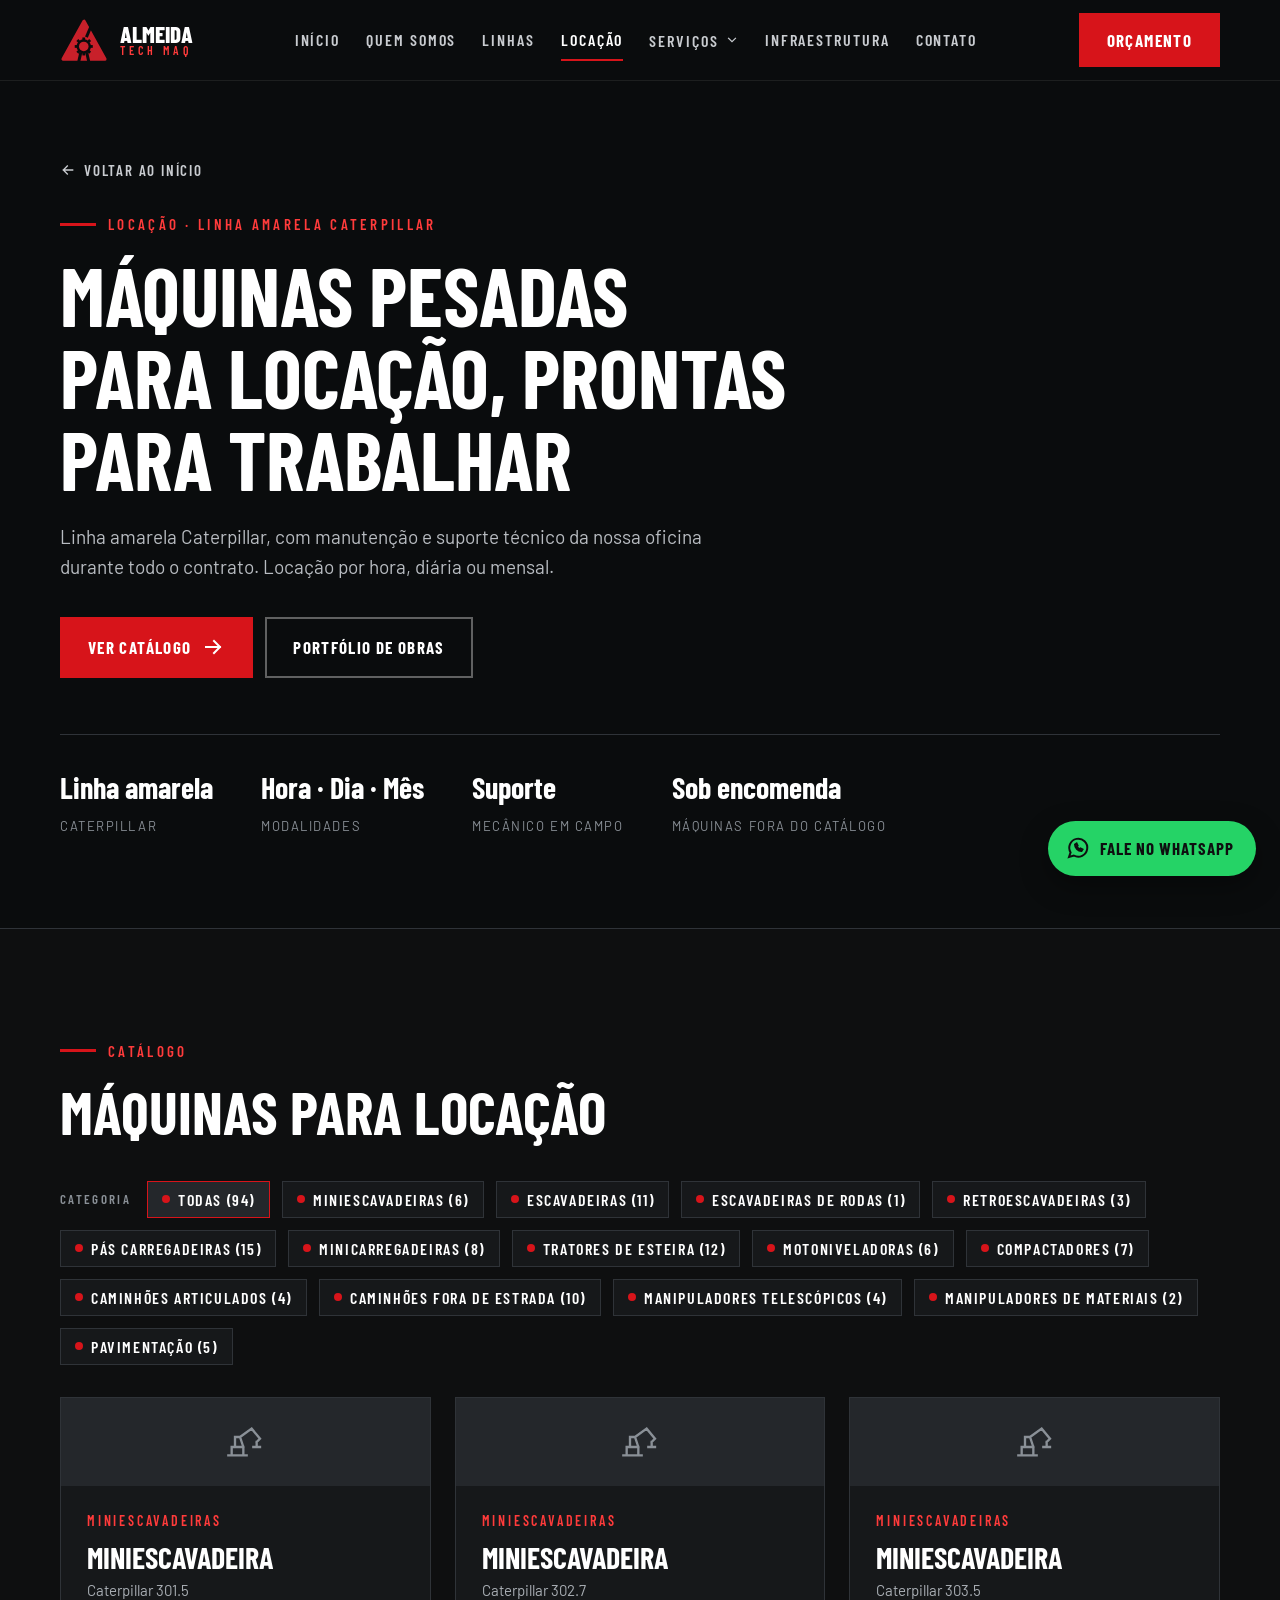
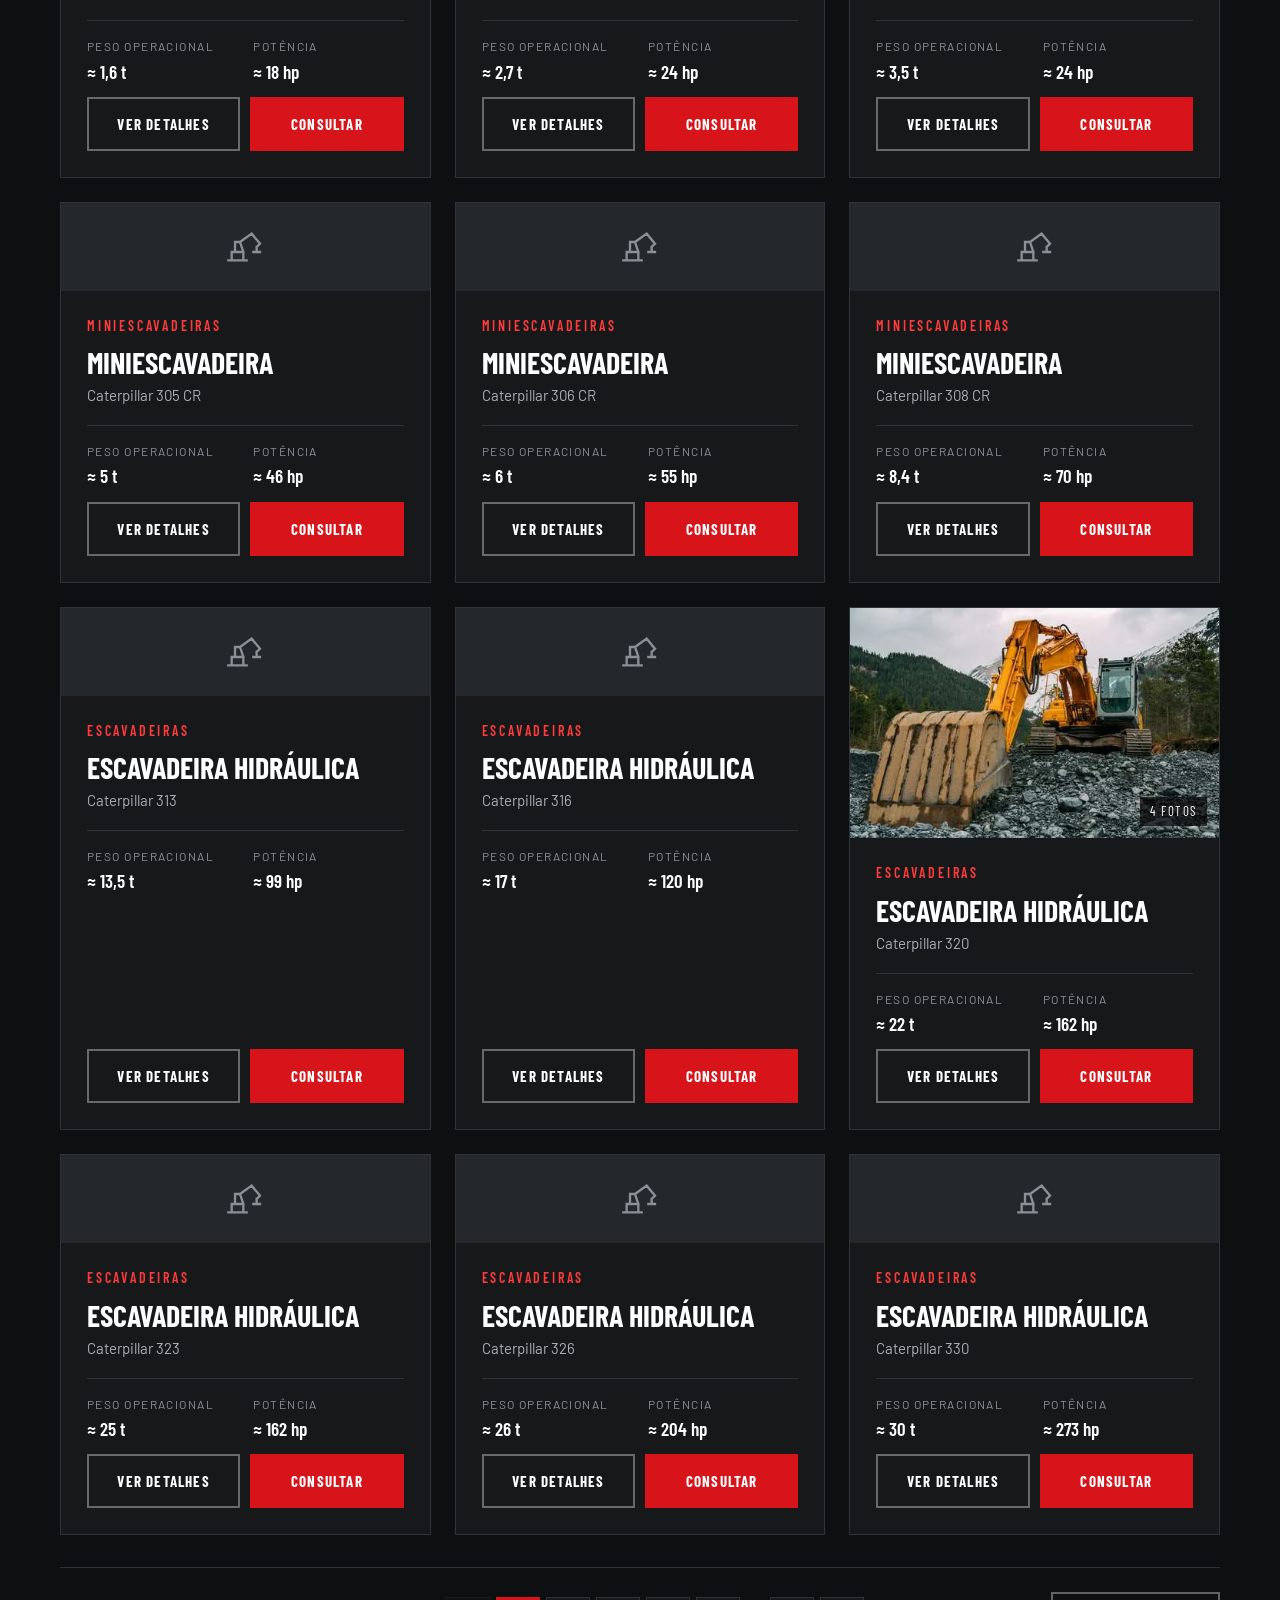
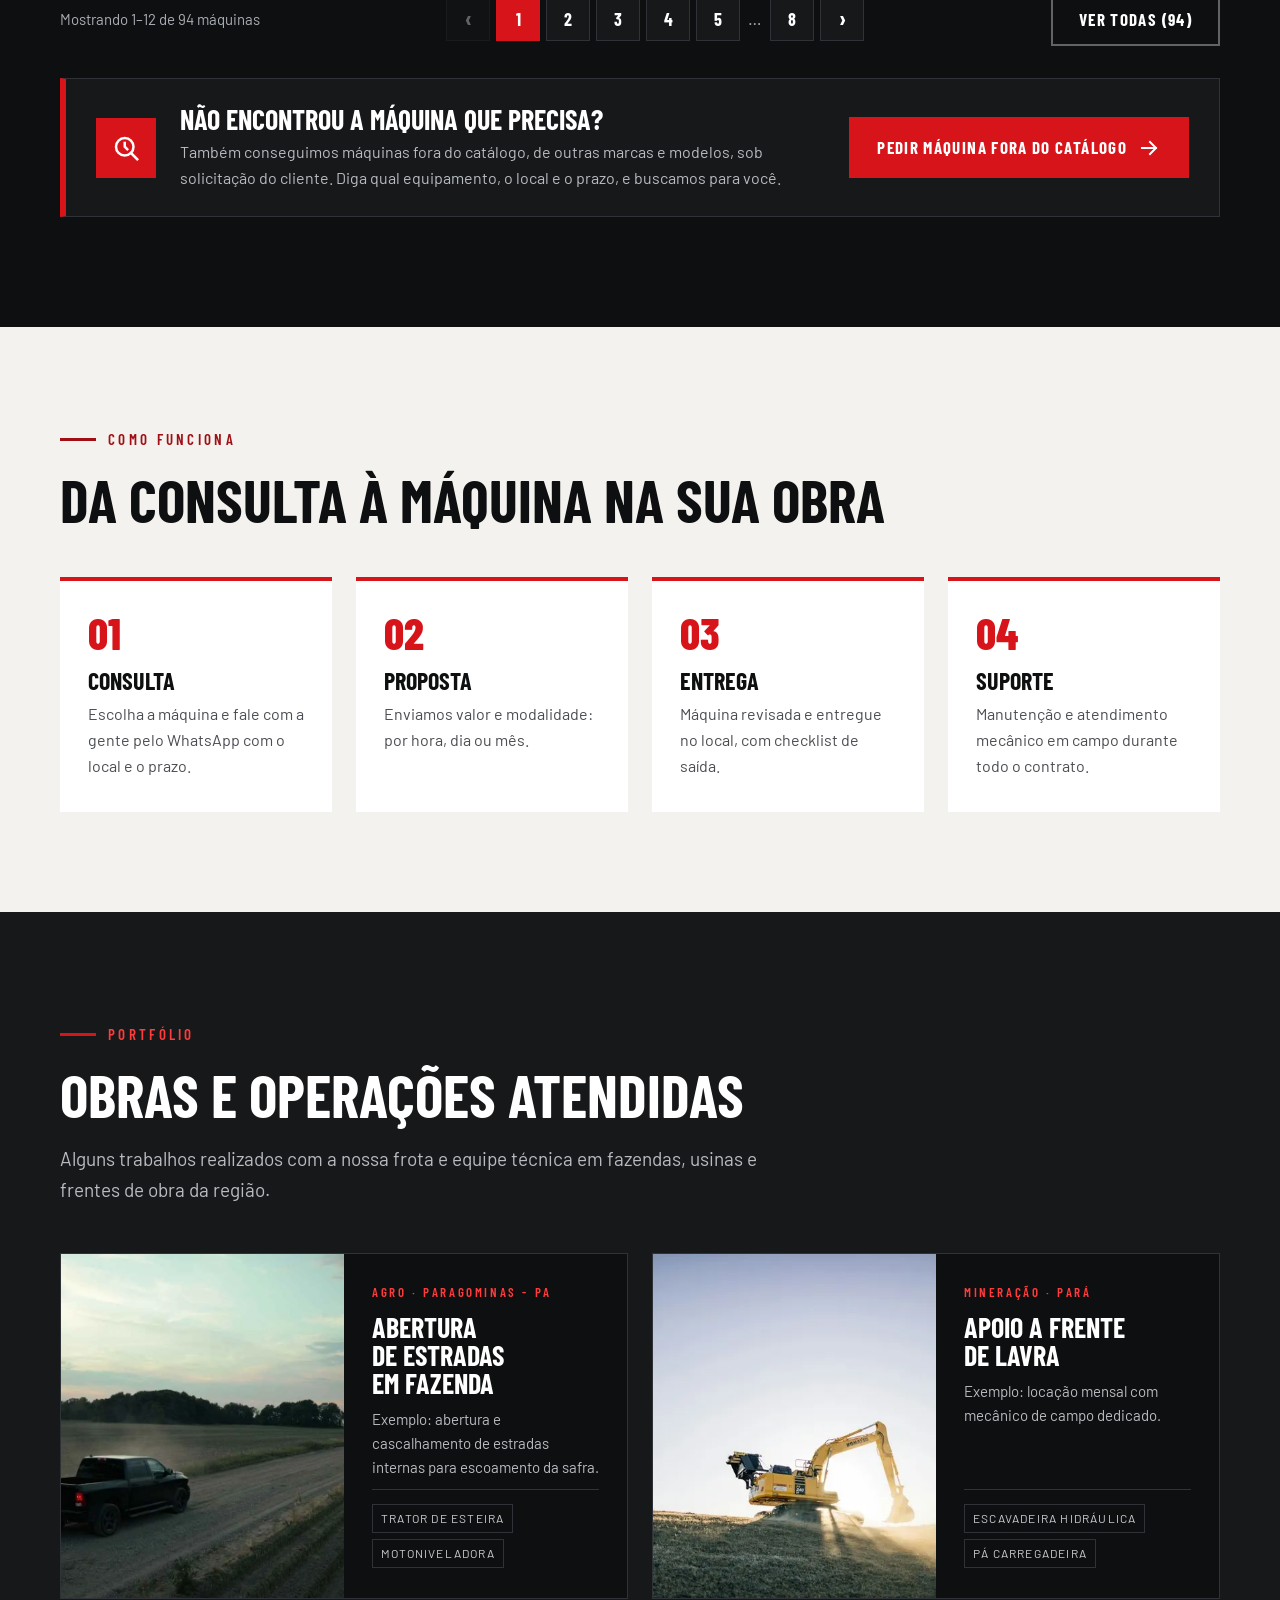
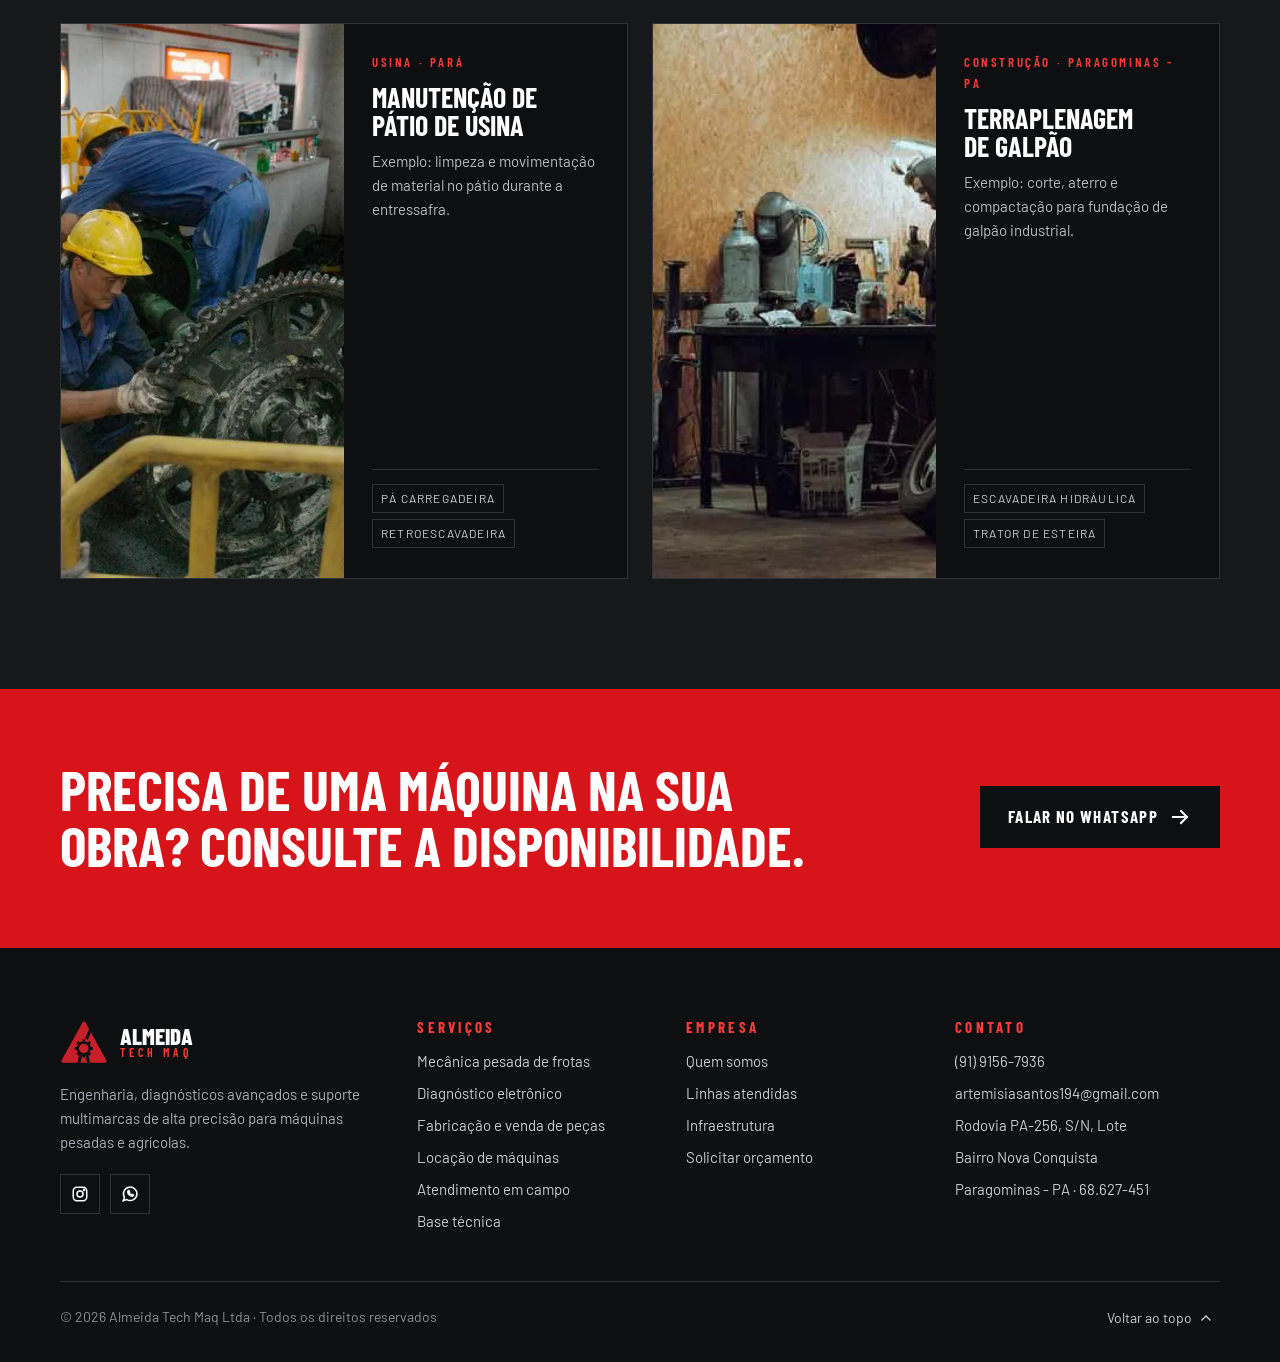
==== commit 518e7630: "Logo da empresa no site e no favicon, fotos reais sem repetição na página inicial" ====
--- a/catalogo.html
+++ b/catalogo.html
@@ -57,7 +57,7 @@
 
 
 <header class="nav" id="nav"><div class="wrap">
-  <a class="logo" href="index.html#inicio" aria-label="Almeida Tech Maq — início"><span class="logo-mark"><svg viewBox="0 0 24 24"><path d="M3 20 L12 4 L21 20"/><path d="M7.5 13h9"/></svg></span><span class="logo-txt">ALMEIDA TECH<small>MAQ</small></span></a>
+  <a class="logo" href="index.html#inicio" aria-label="Almeida Tech Maq — início"><span class="logo-mark"><img src="img/logo-marca.svg" alt="" width="48" height="44"></span><span class="logo-txt">ALMEIDA<small>TECH MAQ</small></span></a>
   <ul class="menu">
     <li><a href="index.html#inicio" data-spy="inicio">Início</a></li>
     <li><a href="index.html#sobre" data-spy="sobre">Quem somos</a></li>
@@ -166,7 +166,7 @@
 
 <footer><div class="wrap">
   <div class="f-cols">
-    <div><a class="logo" href="index.html#inicio"><span class="logo-mark"><svg viewBox="0 0 24 24"><path d="M3 20 L12 4 L21 20"/><path d="M7.5 13h9"/></svg></span><span class="logo-txt">ALMEIDA TECH<small>MAQ</small></span></a>
+    <div><a class="logo" href="index.html#inicio"><span class="logo-mark"><img src="img/logo-marca.svg" alt="" width="48" height="44"></span><span class="logo-txt">ALMEIDA<small>TECH MAQ</small></span></a>
       <p>Engenharia, diagnósticos avançados e suporte multimarcas de alta precisão para máquinas pesadas e agrícolas.</p>
       <div class="soc"><a href="https://www.instagram.com/almeidatechmaq/" target="_blank" rel="noopener" aria-label="Instagram"><svg class="ic"><use href="#i-ig"/></svg></a><a href="https://wa.me/559191567936?text=Ol%C3%A1%2C%20Almeida%20Tech%20Maq%21%20Vim%20pelo%20site%20e%20gostaria%20de%20mais%20informa%C3%A7%C3%B5es." target="_blank" rel="noopener" aria-label="WhatsApp"><svg class="ic"><use href="#i-wa"/></svg></a></div></div>
     <div><h4>Serviços</h4><ul><li><a href="index.html#mecanica">Mecânica pesada de frotas</a></li><li><a href="index.html#diagnostico">Diagnóstico eletrônico</a></li><li><a href="index.html#pecas">Fabricação e venda de peças</a></li><li><a href="catalogo.html">Locação de máquinas</a></li><li><a href="index.html#infra">Atendimento em campo</a></li><li><a href="index.html#infra">Base técnica</a></li></ul></div>
--- a/styles.css
+++ b/styles.css
@@ -44,8 +44,8 @@
 header.nav.solid{background:rgba(14,15,16,.96);box-shadow:0 8px 30px rgba(0,0,0,.35);backdrop-filter:blur(8px)}
 .nav .wrap{display:flex;align-items:center;justify-content:space-between;height:80px;gap:24px}
 .logo{display:flex;align-items:center;gap:12px;text-decoration:none}
-.logo-mark{width:44px;height:44px;background:var(--red);display:grid;place-items:center;border-bottom-right-radius:14px}
-.logo-mark svg{width:26px;height:26px;stroke:#fff;stroke-width:2.6;fill:none}
+.logo-mark{width:48px;height:44px;display:grid;place-items:center}
+.logo-mark img{width:100%;height:100%;display:block}
 .logo-txt{font-family:var(--head);font-weight:800;font-size:23px;line-height:.92}
 .logo-txt small{display:block;font-size:12px;font-weight:600;letter-spacing:.34em;color:var(--red-light)}
 .menu{display:flex;gap:26px;list-style:none;margin:0;padding:0;align-items:center}
@@ -348,7 +348,7 @@
 .loc summary:hover .loc-more{color:#fff}
 .loc-body{padding:0 32px 32px;animation:locIn .35s ease-out}
 @keyframes locIn{from{opacity:0;transform:translateY(-8px)}}
-.loc-cats{display:grid;grid-template-columns:repeat(4,1fr);gap:16px}
+.loc-cats{display:grid;grid-template-columns:repeat(3,1fr);gap:16px}
 .loc-cats a{position:relative;aspect-ratio:4/3;overflow:hidden;text-decoration:none;border:1px solid var(--line)}
 .loc-cats img{width:100%;height:100%;object-fit:cover;transition:transform .5s}
 .loc-cats a:hover img{transform:scale(1.06)}
@@ -404,6 +404,7 @@
 .obra li{font-size:12px;letter-spacing:.1em;text-transform:uppercase;border:1px solid var(--line);padding:4px 8px;color:var(--on-dark)}
 @media (max-width:1060px){
   .loc-cats{grid-template-columns:1fr 1fr}
+  .loc-cats a:last-child{grid-column:1/-1;aspect-ratio:16/7}
   .maq-grid{grid-template-columns:1fr 1fr}
   .passos ol{grid-template-columns:1fr 1fr}
   .port-grid,.obra{grid-template-columns:1fr}
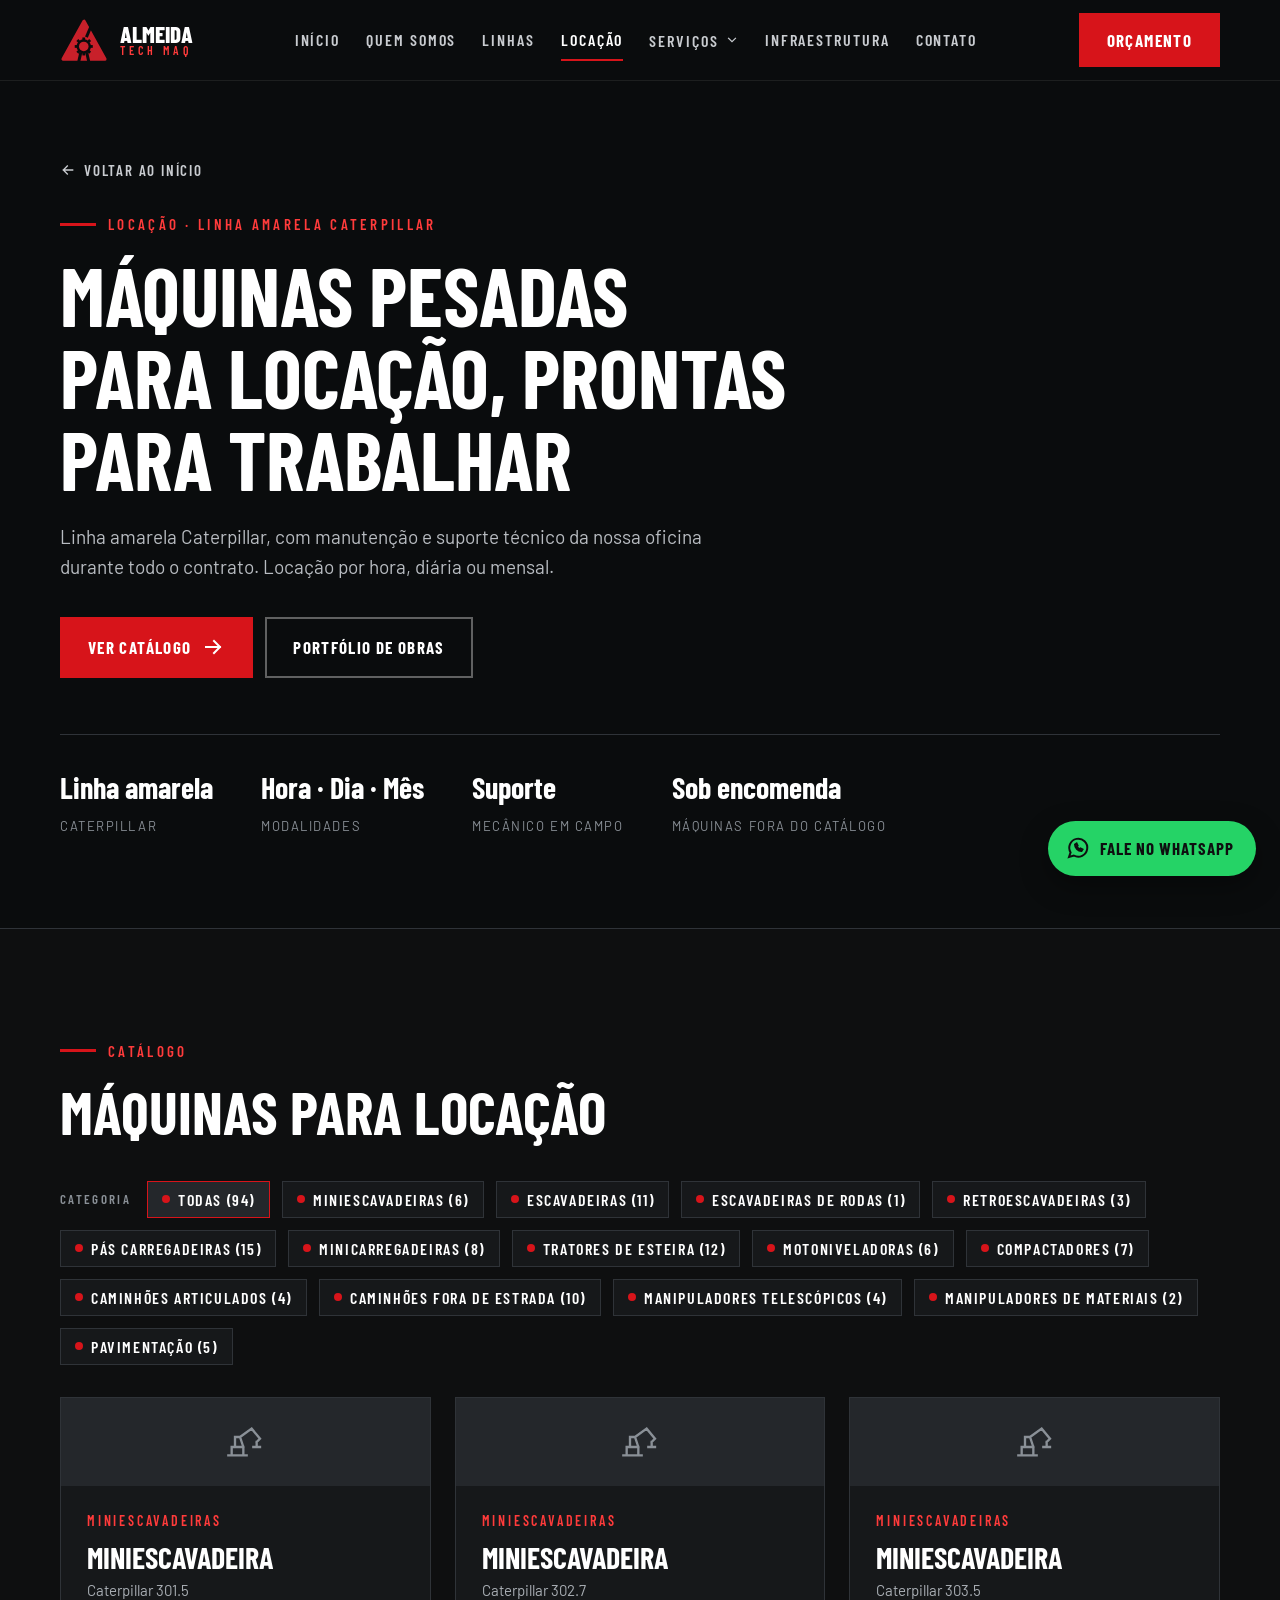
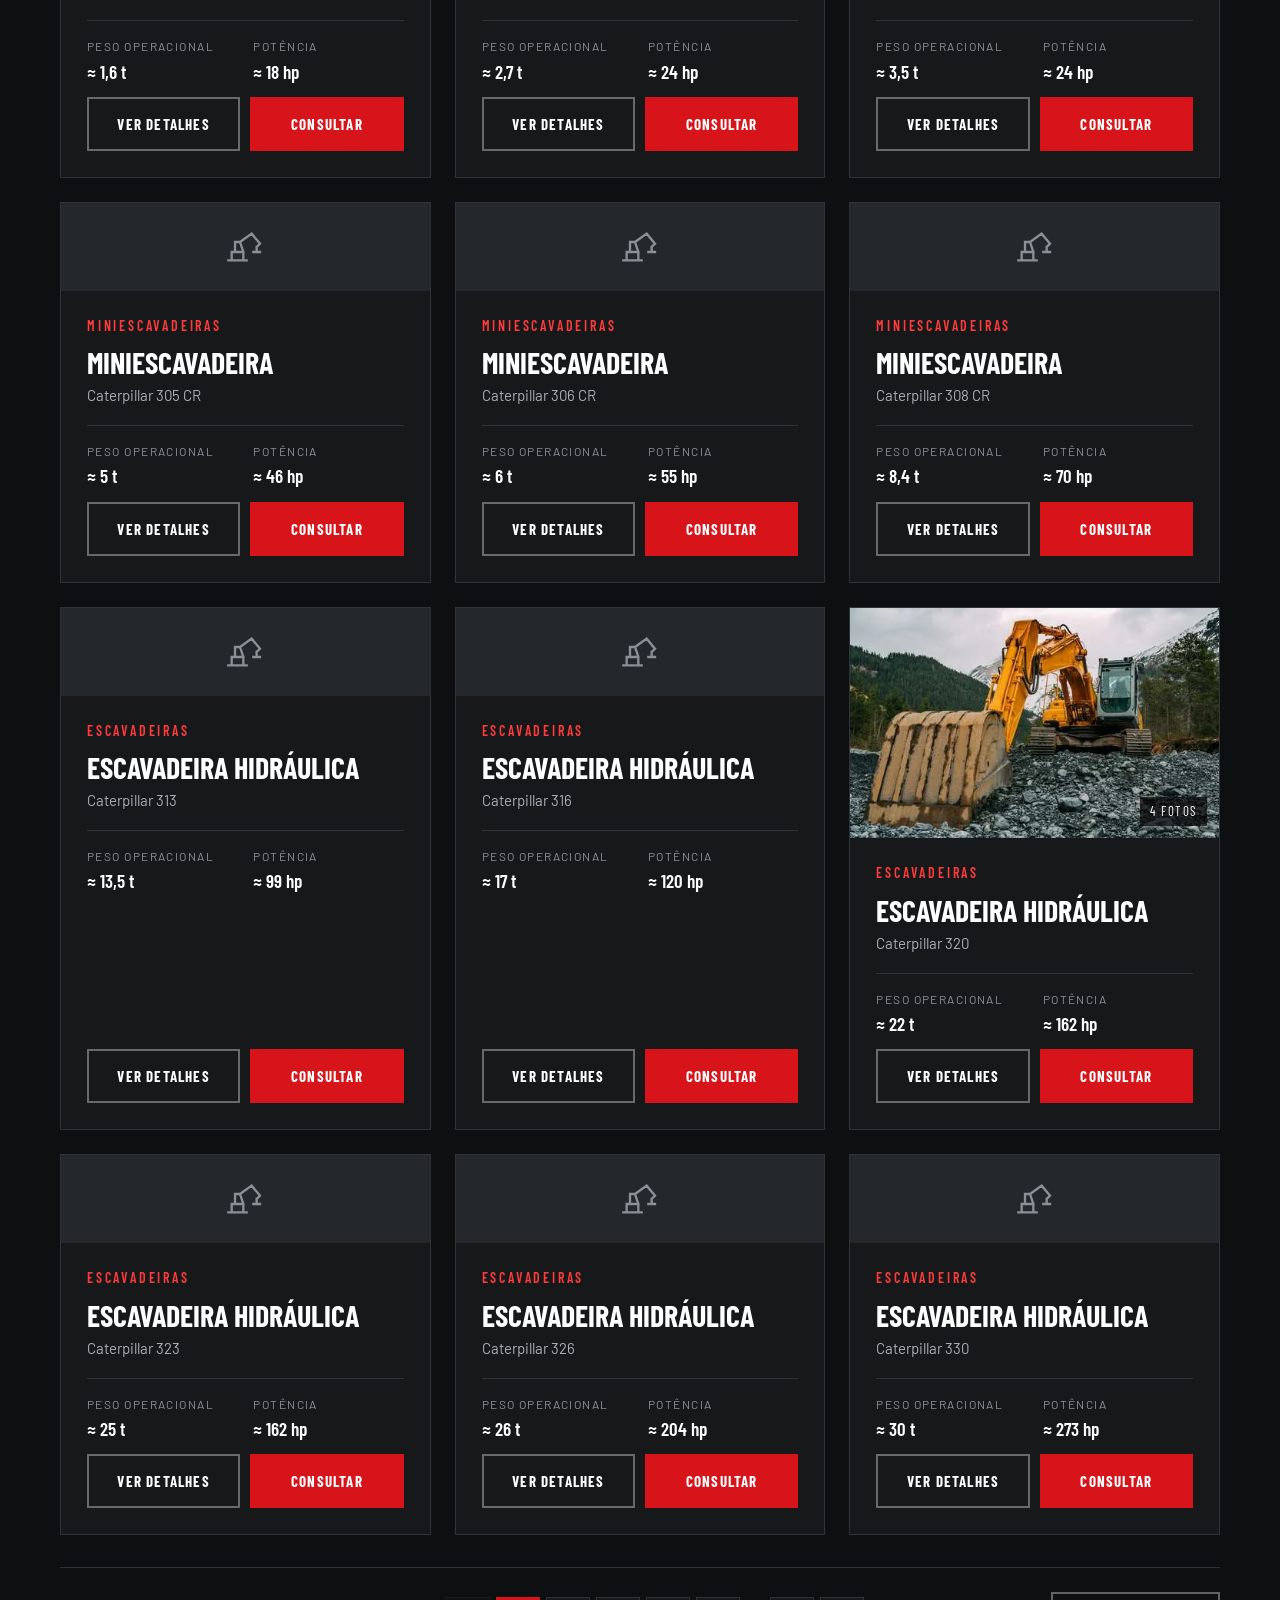
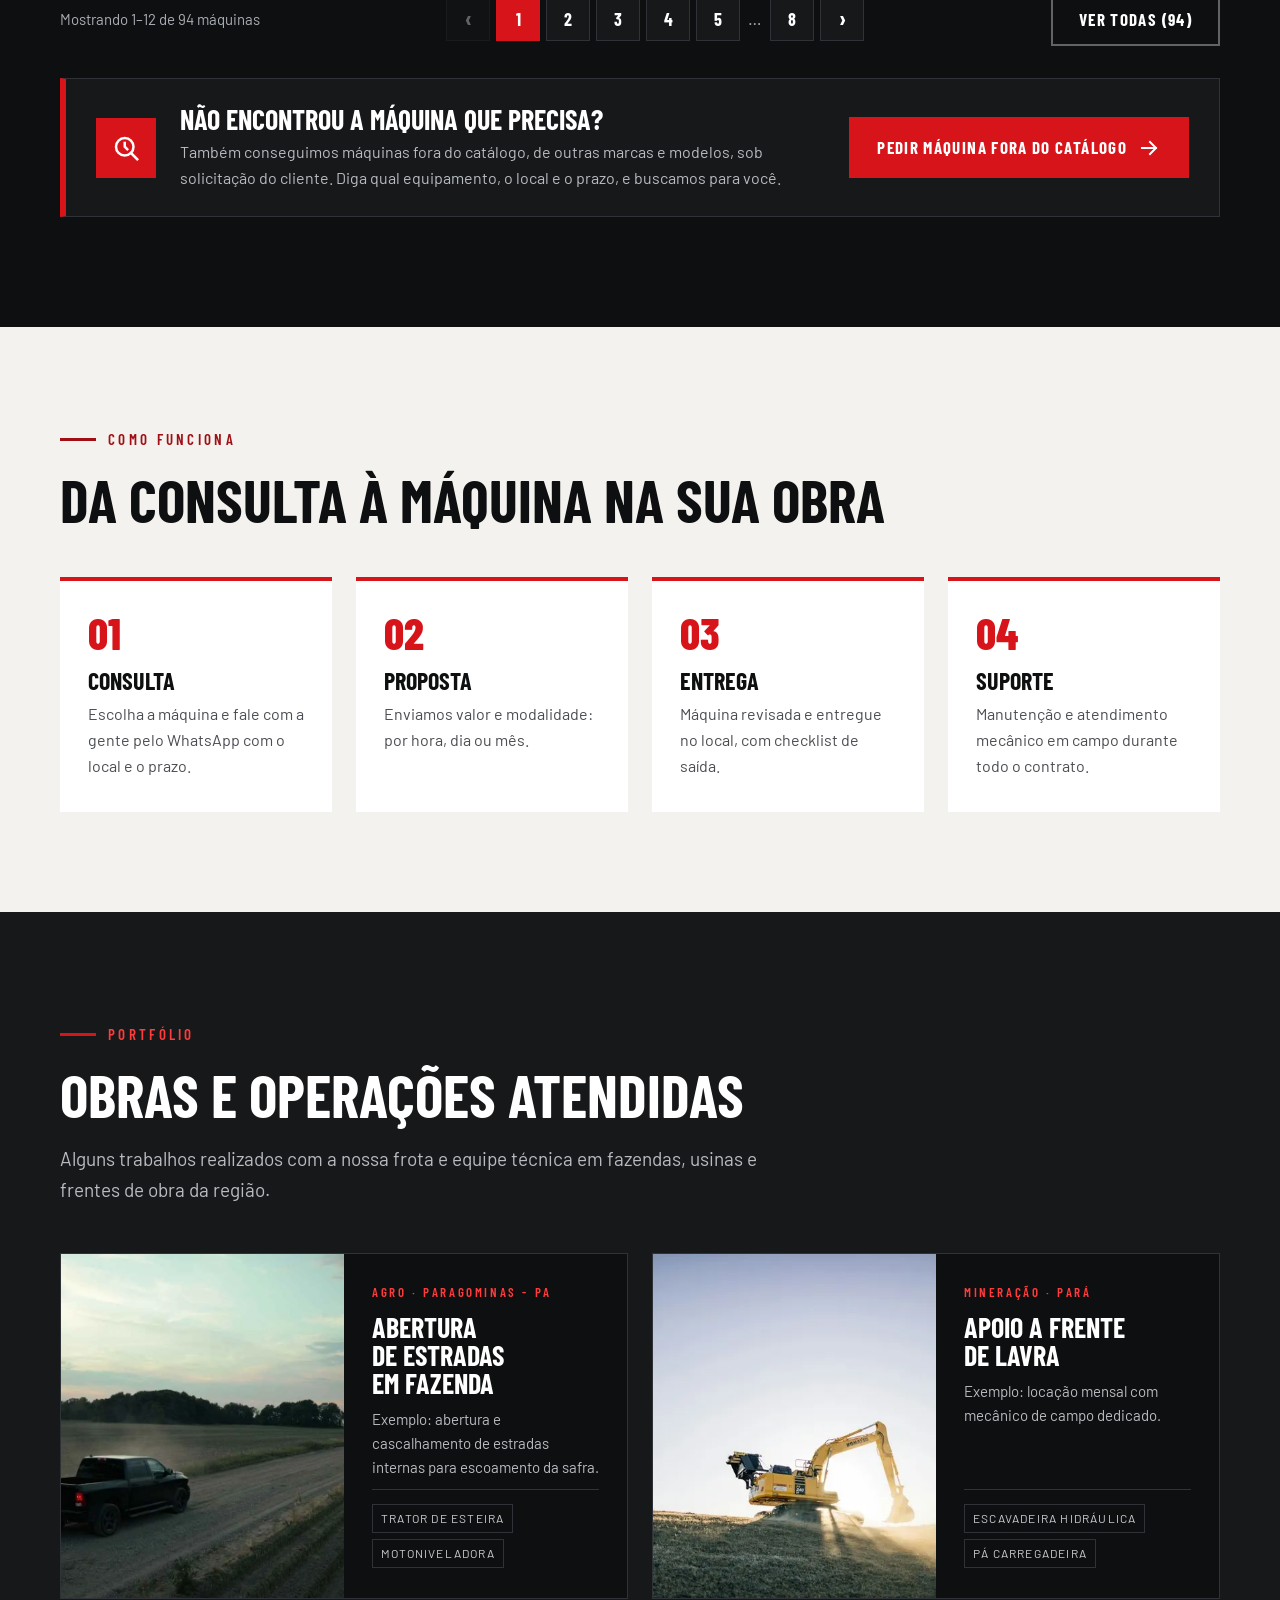
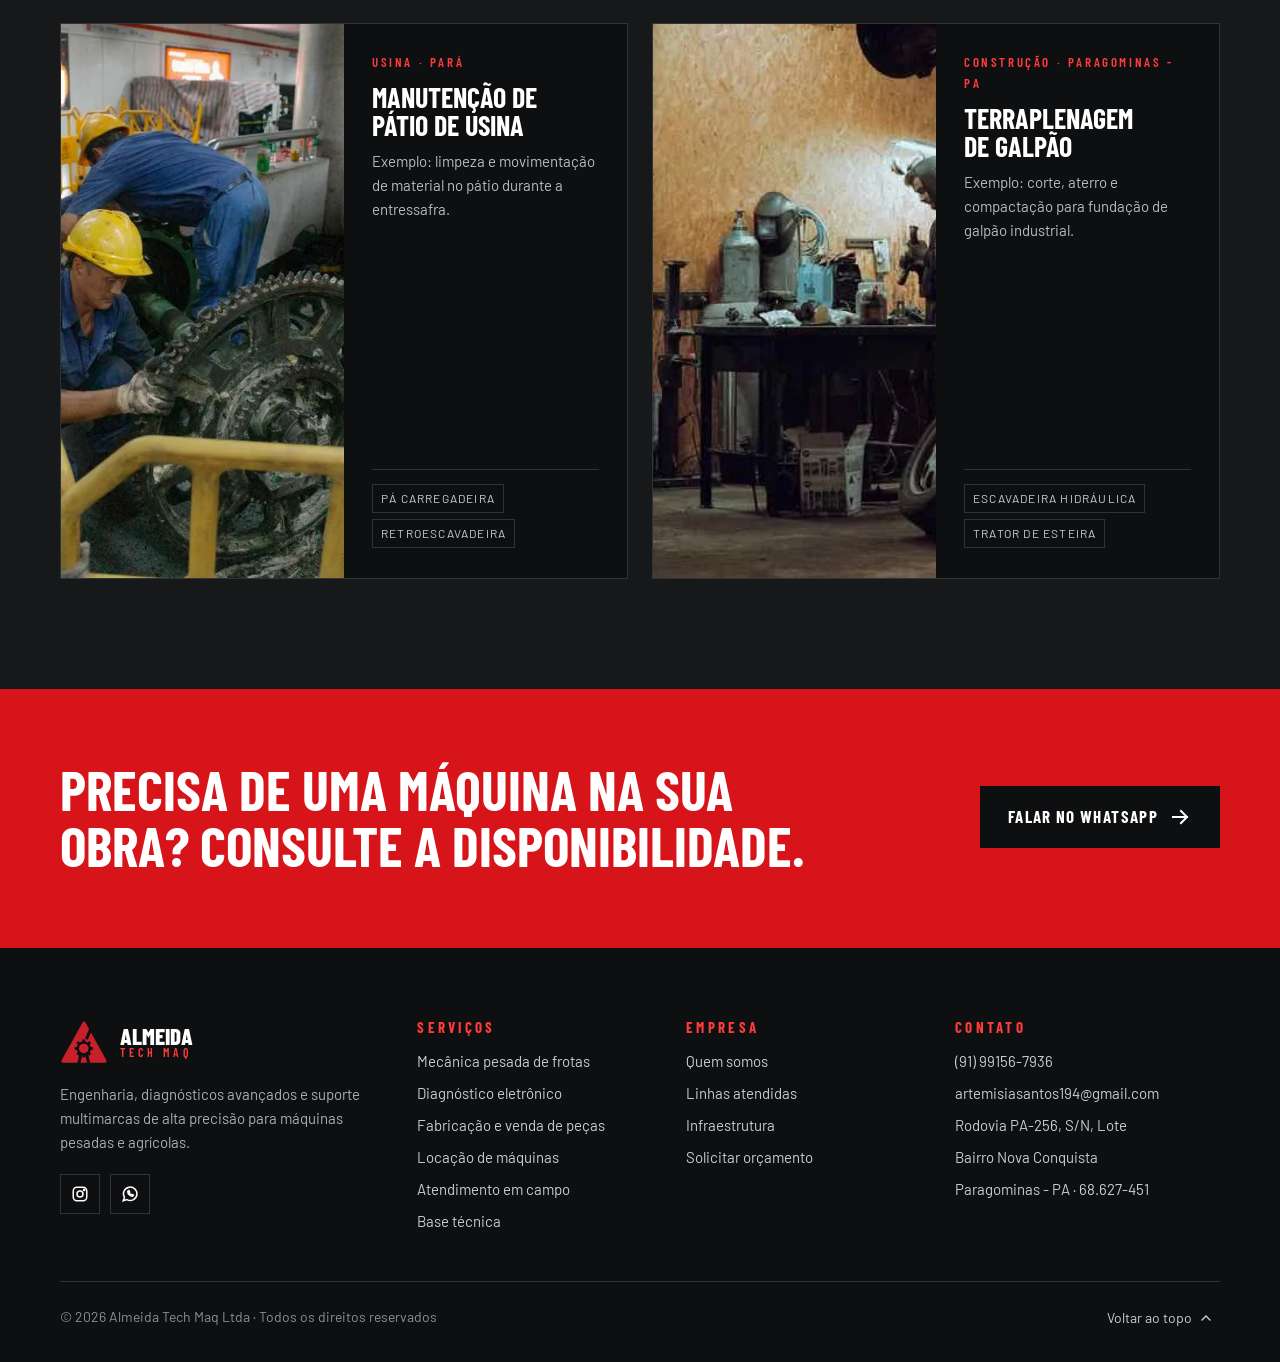
==== commit 4ea6a5ca: "Corrige o número do WhatsApp para (91) 99156-7936" ====
--- a/catalogo.html
+++ b/catalogo.html
@@ -112,7 +112,7 @@
     <span class="loc-ic"><svg class="ic"><use href="#i-search"/></svg></span>
     <div><h3 id="enc-t">Não encontrou a máquina que precisa?</h3>
       <p>Também conseguimos máquinas fora do catálogo, de outras marcas e modelos, sob solicitação do cliente. Diga qual equipamento, o local e o prazo, e buscamos para você.</p></div>
-    <a class="btn btn-red" href="https://wa.me/559191567936?text=Ol%C3%A1%2C%20Almeida%20Tech%20Maq%21%20Vim%20pelo%20site%20e%20procuro%20uma%20m%C3%A1quina%20que%20n%C3%A3o%20est%C3%A1%20no%20cat%C3%A1logo%3A%20" target="_blank" rel="noopener">Pedir máquina fora do catálogo <svg class="ic"><use href="#i-arrow"/></svg></a>
+    <a class="btn btn-red" href="https://wa.me/5591991567936?text=Ol%C3%A1%2C%20Almeida%20Tech%20Maq%21%20Vim%20pelo%20site%20e%20procuro%20uma%20m%C3%A1quina%20que%20n%C3%A3o%20est%C3%A1%20no%20cat%C3%A1logo%3A%20" target="_blank" rel="noopener">Pedir máquina fora do catálogo <svg class="ic"><use href="#i-arrow"/></svg></a>
   </aside>
 </div></section>
 
@@ -135,7 +135,7 @@
     <div id="f-specs"></div>
     <h4>Indicada para</h4>
     <ul class="f-apl" id="f-apl"></ul>
-    <div class="f-acao"><a class="btn btn-red" id="f-quote" href="https://wa.me/559191567936" target="_blank" rel="noopener">Consultar no WhatsApp <svg class="ic"><use href="#i-arrow"/></svg></a></div>
+    <div class="f-acao"><a class="btn btn-red" id="f-quote" href="https://wa.me/5591991567936" target="_blank" rel="noopener">Consultar no WhatsApp <svg class="ic"><use href="#i-arrow"/></svg></a></div>
   </div>
 </dialog>
 
@@ -161,28 +161,28 @@
 
 <section class="cta"><div class="wrap">
   <h2>Precisa de uma máquina na sua obra? Consulte a disponibilidade.</h2>
-  <a class="btn btn-dark" href="https://wa.me/559191567936?text=Ol%C3%A1%2C%20Almeida%20Tech%20Maq%21%20Vim%20pelo%20site%20e%20gostaria%20de%20consultar%20a%20loca%C3%A7%C3%A3o%20de%20m%C3%A1quinas." target="_blank" rel="noopener">Falar no WhatsApp <svg class="ic"><use href="#i-arrow"/></svg></a>
+  <a class="btn btn-dark" href="https://wa.me/5591991567936?text=Ol%C3%A1%2C%20Almeida%20Tech%20Maq%21%20Vim%20pelo%20site%20e%20gostaria%20de%20consultar%20a%20loca%C3%A7%C3%A3o%20de%20m%C3%A1quinas." target="_blank" rel="noopener">Falar no WhatsApp <svg class="ic"><use href="#i-arrow"/></svg></a>
 </div></section>
 
 <footer><div class="wrap">
   <div class="f-cols">
     <div><a class="logo" href="index.html#inicio"><span class="logo-mark"><img src="img/logo-marca.svg" alt="" width="48" height="44"></span><span class="logo-txt">ALMEIDA<small>TECH MAQ</small></span></a>
       <p>Engenharia, diagnósticos avançados e suporte multimarcas de alta precisão para máquinas pesadas e agrícolas.</p>
-      <div class="soc"><a href="https://www.instagram.com/almeidatechmaq/" target="_blank" rel="noopener" aria-label="Instagram"><svg class="ic"><use href="#i-ig"/></svg></a><a href="https://wa.me/559191567936?text=Ol%C3%A1%2C%20Almeida%20Tech%20Maq%21%20Vim%20pelo%20site%20e%20gostaria%20de%20mais%20informa%C3%A7%C3%B5es." target="_blank" rel="noopener" aria-label="WhatsApp"><svg class="ic"><use href="#i-wa"/></svg></a></div></div>
+      <div class="soc"><a href="https://www.instagram.com/almeidatechmaq/" target="_blank" rel="noopener" aria-label="Instagram"><svg class="ic"><use href="#i-ig"/></svg></a><a href="https://wa.me/5591991567936?text=Ol%C3%A1%2C%20Almeida%20Tech%20Maq%21%20Vim%20pelo%20site%20e%20gostaria%20de%20mais%20informa%C3%A7%C3%B5es." target="_blank" rel="noopener" aria-label="WhatsApp"><svg class="ic"><use href="#i-wa"/></svg></a></div></div>
     <div><h4>Serviços</h4><ul><li><a href="index.html#mecanica">Mecânica pesada de frotas</a></li><li><a href="index.html#diagnostico">Diagnóstico eletrônico</a></li><li><a href="index.html#pecas">Fabricação e venda de peças</a></li><li><a href="catalogo.html">Locação de máquinas</a></li><li><a href="index.html#infra">Atendimento em campo</a></li><li><a href="index.html#infra">Base técnica</a></li></ul></div>
     <div><h4>Empresa</h4><ul><li><a href="index.html#sobre">Quem somos</a></li><li><a href="index.html#linhas">Linhas atendidas</a></li><li><a href="index.html#infra">Infraestrutura</a></li><li><a href="#" data-quote>Solicitar orçamento</a></li></ul></div>
-    <div><h4>Contato</h4><ul><li>(91) 9156-7936</li><li>artemisiasantos194@gmail.com</li><li>Rodovia PA-256, S/N, Lote</li><li>Bairro Nova Conquista</li><li>Paragominas - PA · 68.627-451</li></ul></div>
+    <div><h4>Contato</h4><ul><li>(91) 99156-7936</li><li>artemisiasantos194@gmail.com</li><li>Rodovia PA-256, S/N, Lote</li><li>Bairro Nova Conquista</li><li>Paragominas - PA · 68.627-451</li></ul></div>
   </div>
   <div class="f-bot"><span>© 2026 Almeida Tech Maq Ltda · Todos os direitos reservados</span><button id="top">Voltar ao topo <svg class="ic icon--small"><use href="#i-up"/></svg></button></div>
 </div></footer>
 
-<a class="wa" href="https://wa.me/559191567936?text=Ol%C3%A1%2C%20Almeida%20Tech%20Maq%21%20Vim%20pelo%20site%20e%20gostaria%20de%20consultar%20a%20loca%C3%A7%C3%A3o%20de%20m%C3%A1quinas." target="_blank" rel="noopener" aria-label="Fale no WhatsApp"><svg class="ic"><use href="#i-wa"/></svg><span>Fale no WhatsApp</span></a>
+<a class="wa" href="https://wa.me/5591991567936?text=Ol%C3%A1%2C%20Almeida%20Tech%20Maq%21%20Vim%20pelo%20site%20e%20gostaria%20de%20consultar%20a%20loca%C3%A7%C3%A3o%20de%20m%C3%A1quinas." target="_blank" rel="noopener" aria-label="Fale no WhatsApp"><svg class="ic"><use href="#i-wa"/></svg><span>Fale no WhatsApp</span></a>
 
 <dialog class="sheet" id="modal" aria-labelledby="mt">
     <button class="x" id="mx" type="button" aria-label="Fechar">✕</button>
     <div class="eyebrow dark">Orçamento</div>
     <h3 id="mt">Conte sobre a sua máquina</h3>
-    <p class="sub">Preencha e abrimos o WhatsApp (91) 9156-7936 com a mensagem pronta.</p>
+    <p class="sub">Preencha e abrimos o WhatsApp (91) 99156-7936 com a mensagem pronta.</p>
     <form id="qf">
       <label for="q-nome">Nome<input id="q-nome" autocomplete="name" autofocus required placeholder="Seu nome"></label>
       <label>Linha da máquina</label>
@@ -195,7 +195,7 @@
       <label for="q-msg">Mensagem<textarea id="q-msg" rows="3" placeholder="Modelo, problema, local da máquina…"></textarea></label>
       <button class="btn btn-red" type="submit">Enviar no WhatsApp <svg class="ic"><use href="#i-arrow"/></svg></button>
     </form>
-    <div class="done" id="done" hidden><b>WhatsApp aberto.</b> Se a conversa não abriu, use o botão abaixo ou copie a mensagem.<pre id="msg"></pre><div class="done-actions"><a class="copy" id="wlink" href="https://wa.me/559191567936" target="_blank" rel="noopener">Abrir WhatsApp</a><button class="copy" id="cmsg">Copiar mensagem</button><button class="copy" id="again">Editar</button></div></div>
+    <div class="done" id="done" hidden><b>WhatsApp aberto.</b> Se a conversa não abriu, use o botão abaixo ou copie a mensagem.<pre id="msg"></pre><div class="done-actions"><a class="copy" id="wlink" href="https://wa.me/5591991567936" target="_blank" rel="noopener">Abrir WhatsApp</a><button class="copy" id="cmsg">Copiar mensagem</button><button class="copy" id="again">Editar</button></div></div>
 </dialog>
 <script src="catalogo.js" defer></script>
 <script src="script.js" defer></script>
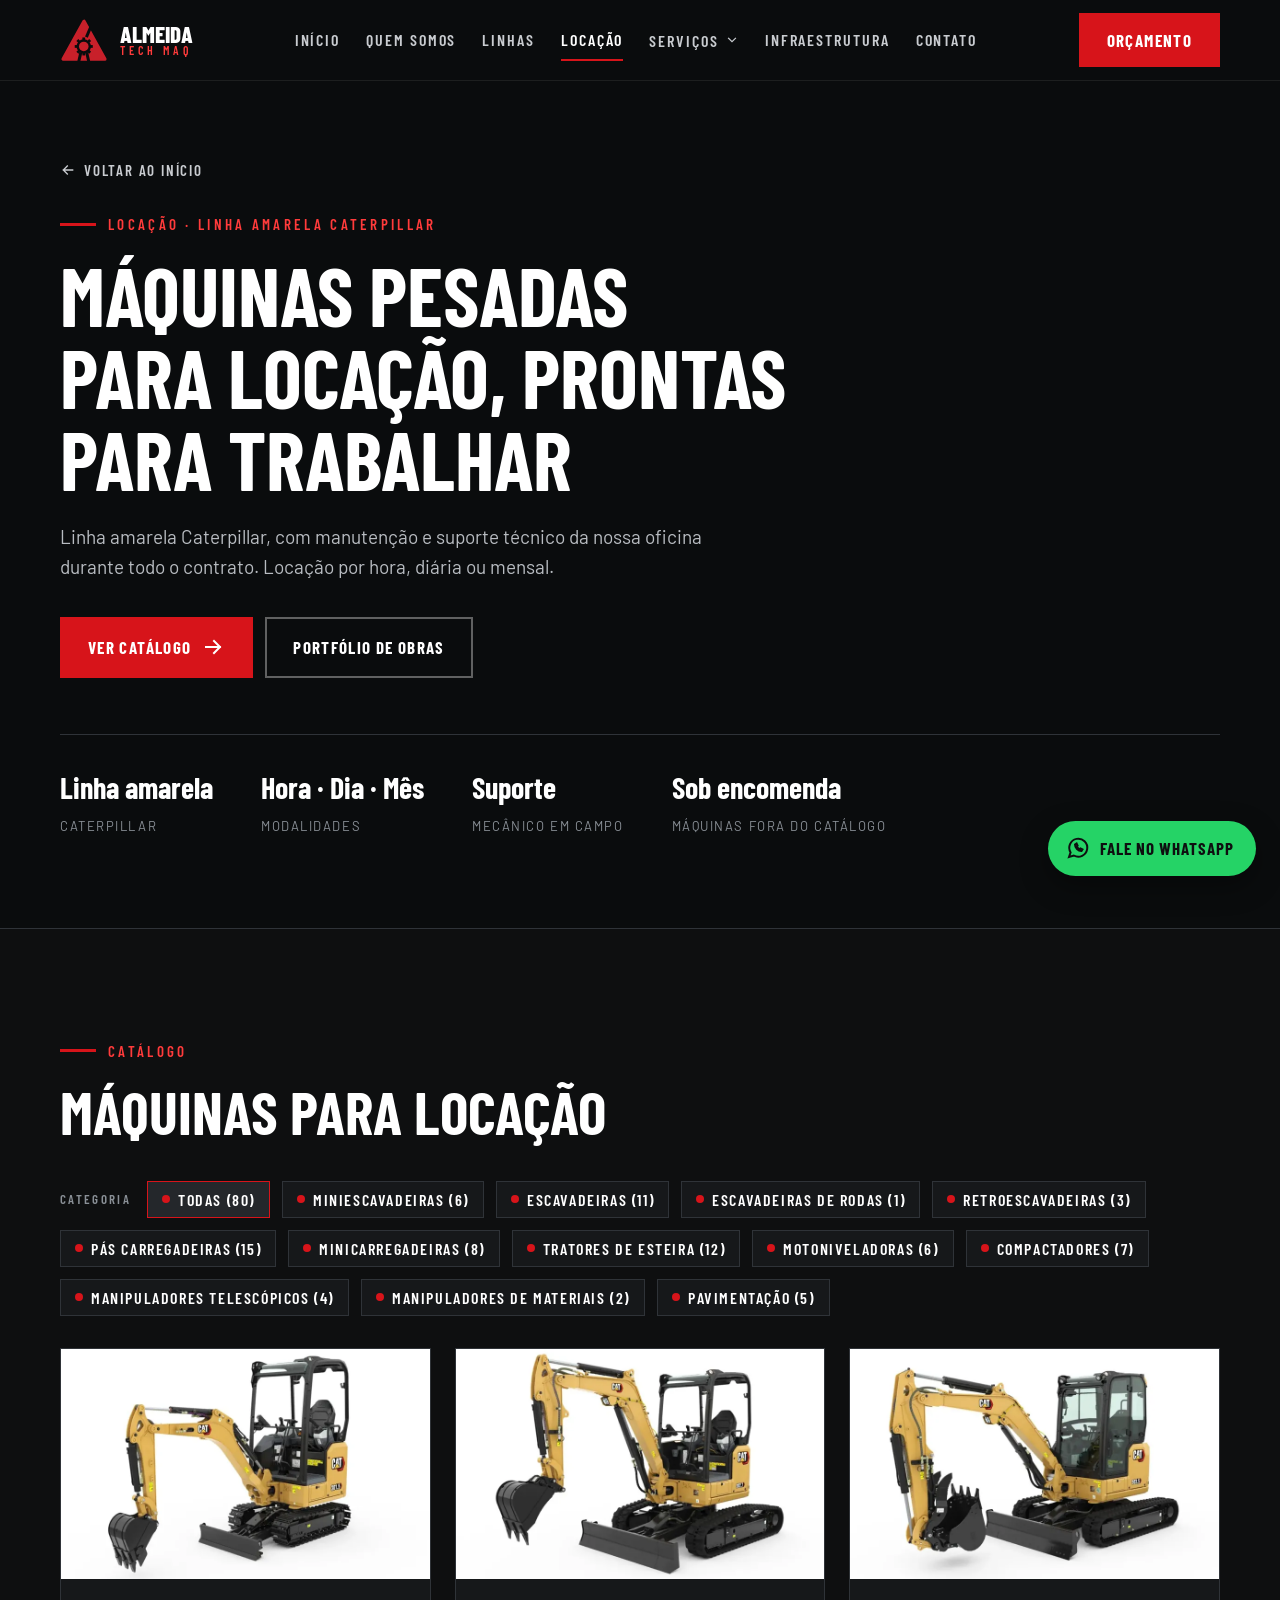
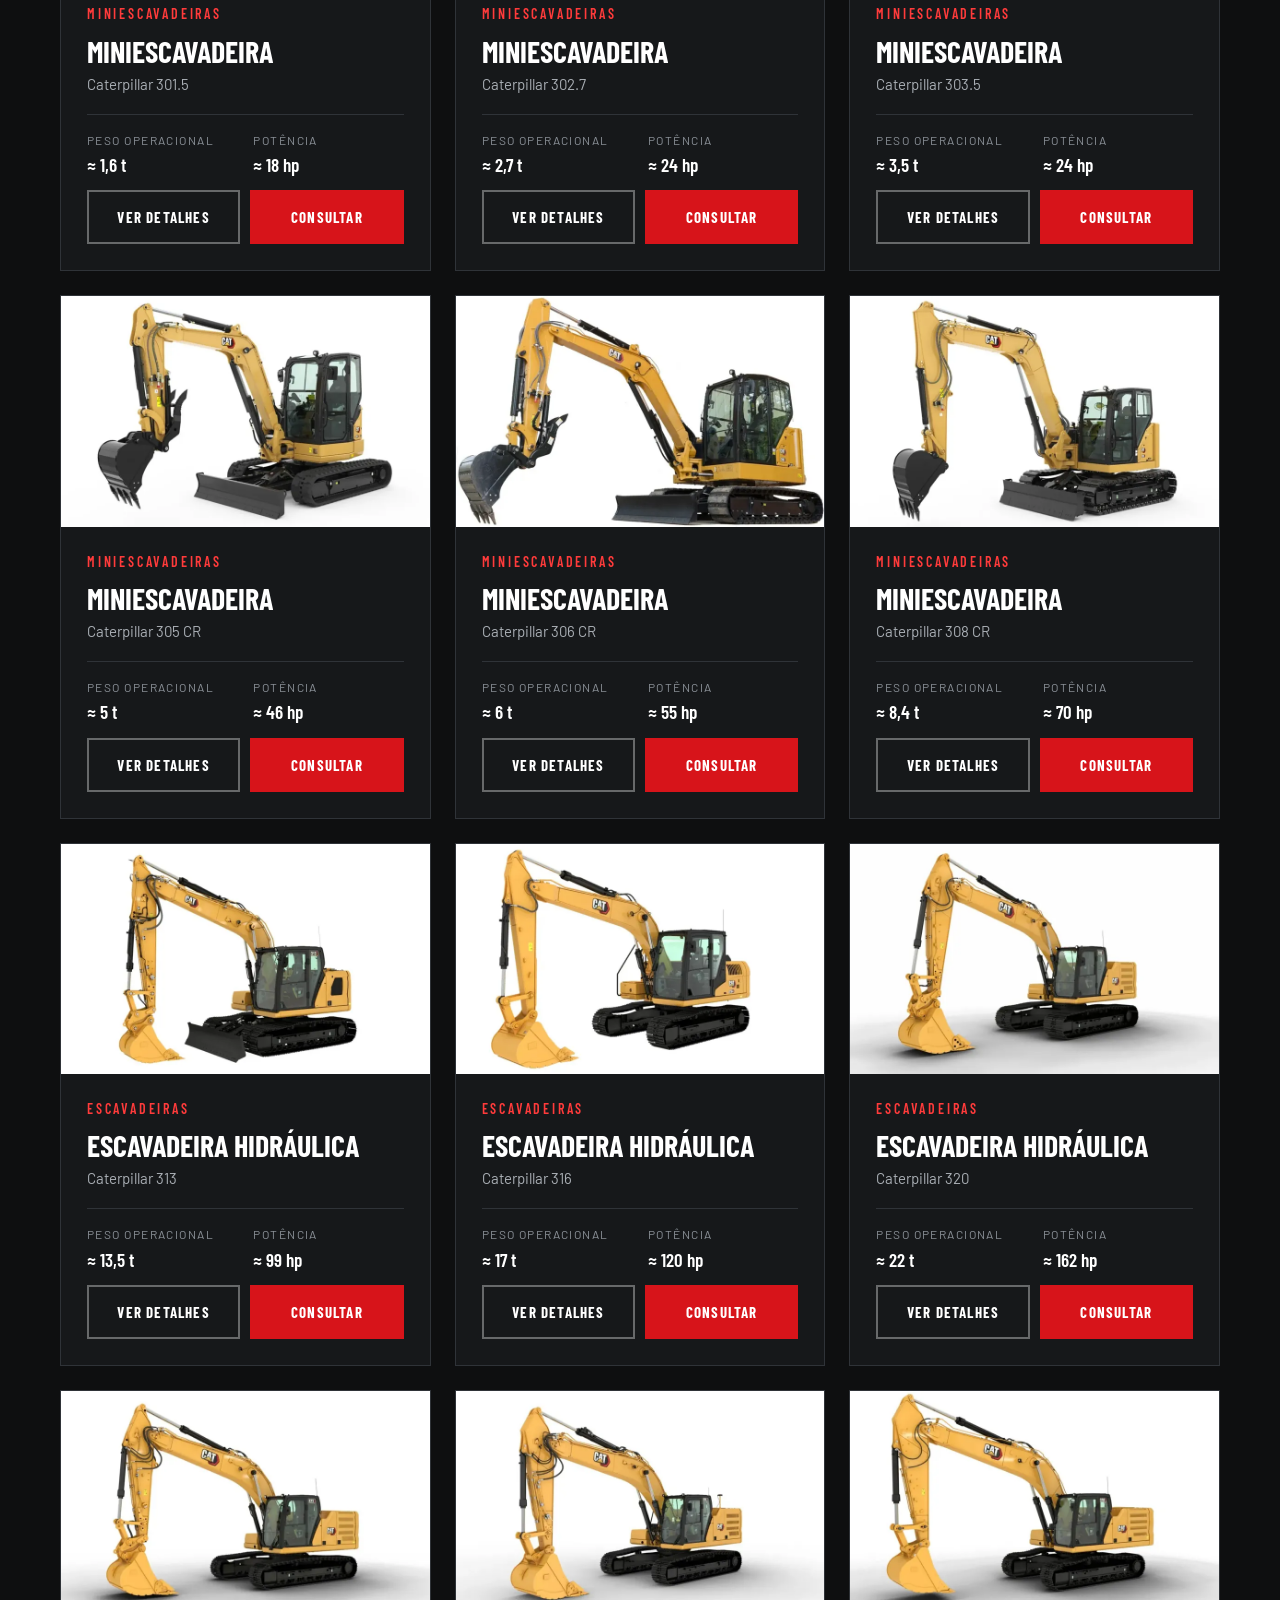
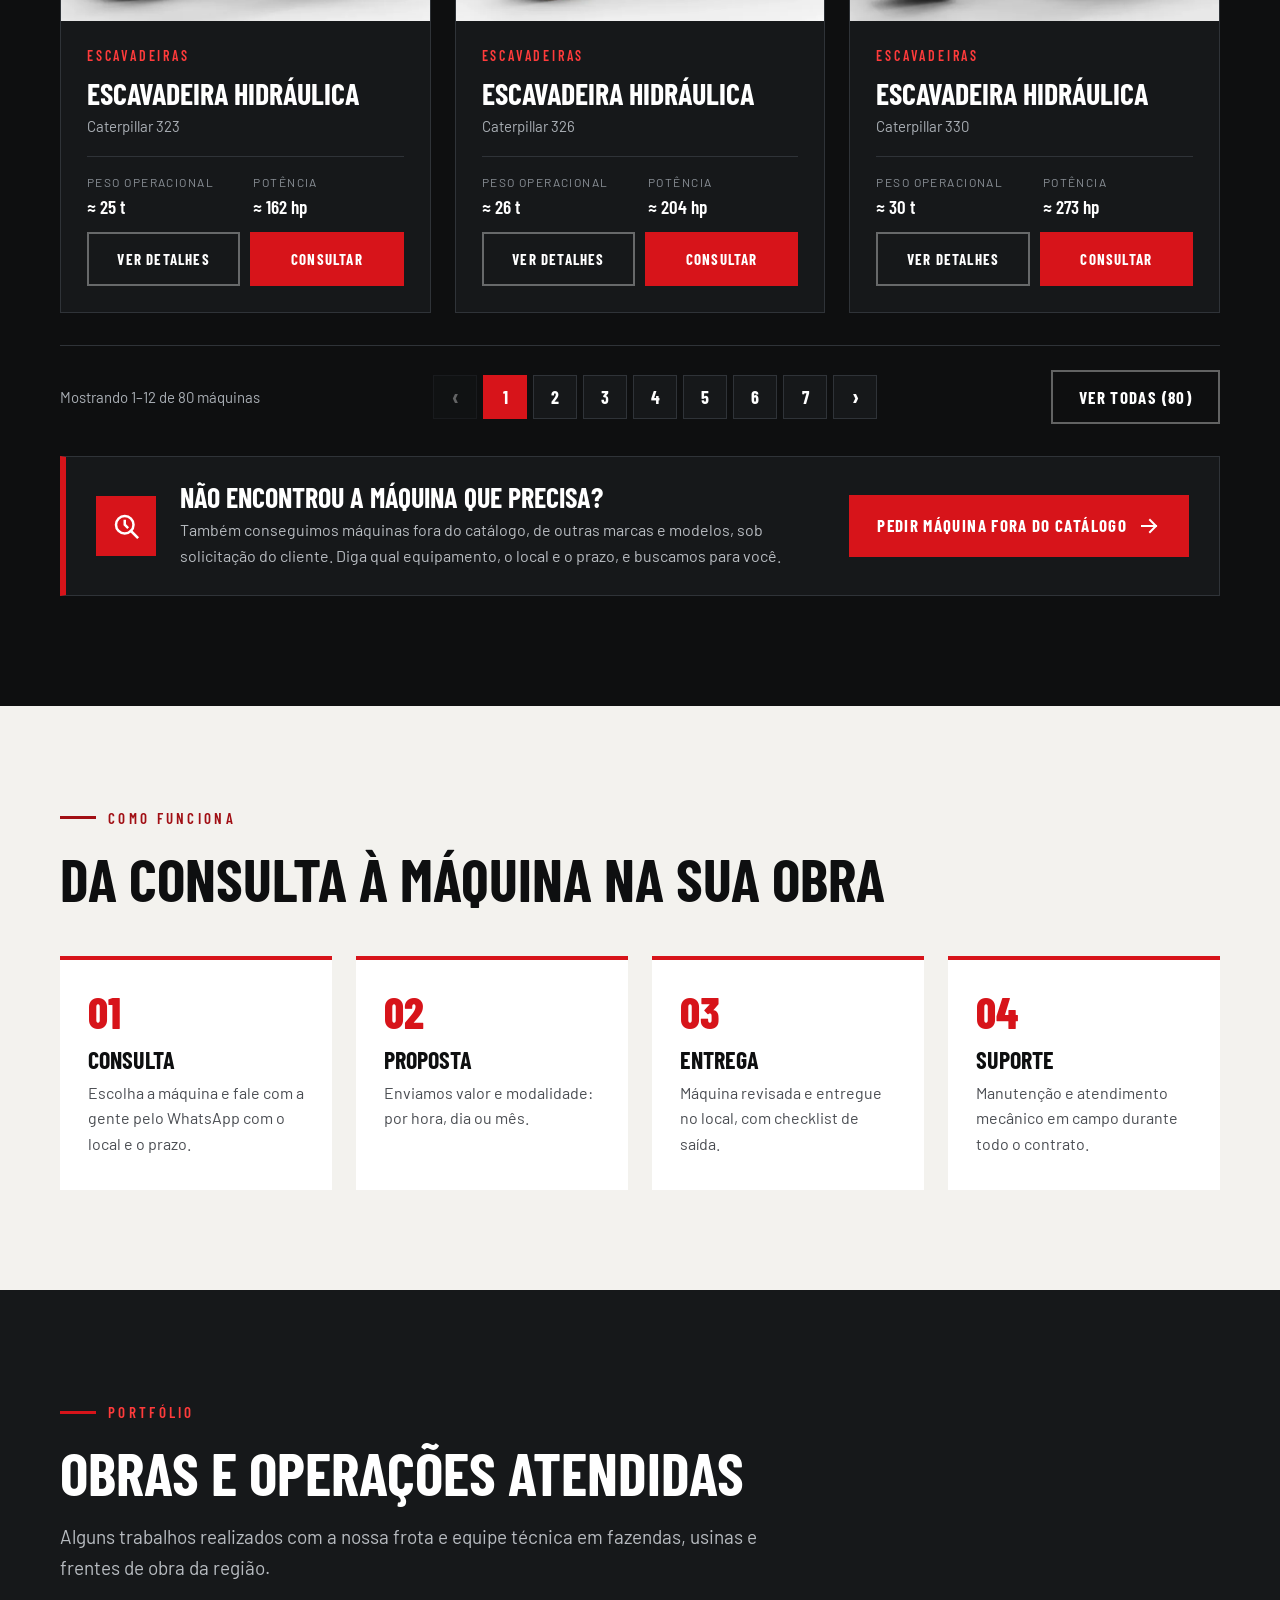
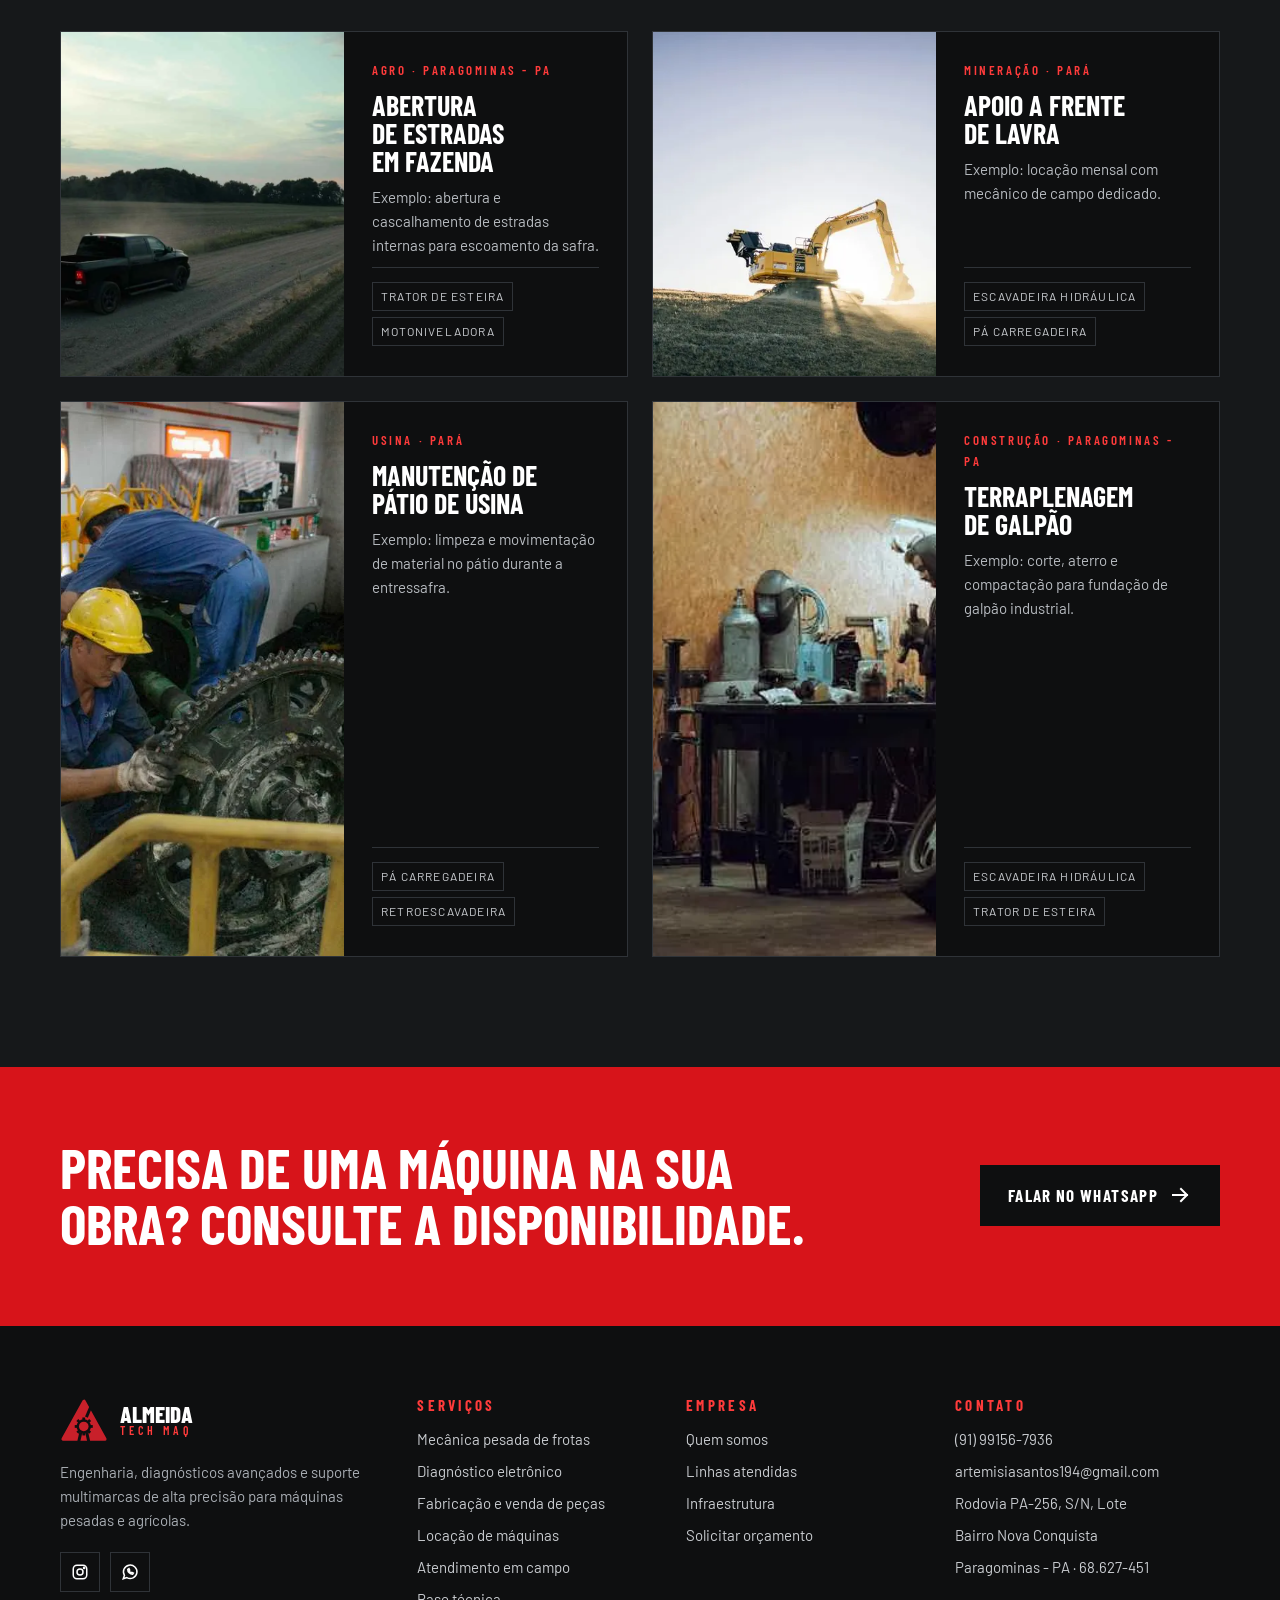
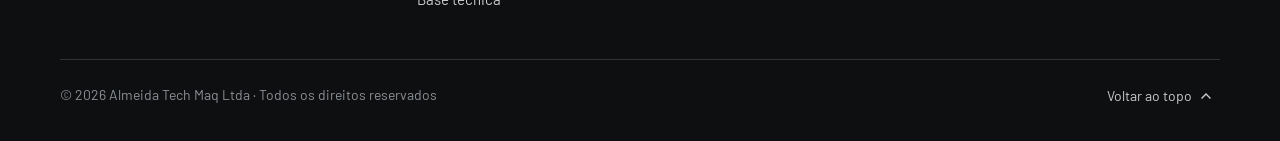
==== commit f4d53acc: "Fotos oficiais de cada modelo no catálogo e remoção dos caminhões" ====
--- a/catalogo.html
+++ b/catalogo.html
@@ -4,7 +4,7 @@
   <meta charset="utf-8">
   <meta name="viewport" content="width=device-width,initial-scale=1,viewport-fit=cover">
   <title>Locação de máquinas pesadas · Almeida Tech Maq</title>
-  <meta name="description" content="Catálogo de locação de máquinas pesadas da Almeida Tech Maq em Paragominas - PA: linha amarela Caterpillar — escavadeiras, pás carregadeiras, tratores de esteira, motoniveladoras, caminhões e mais — e máquinas fora do catálogo sob encomenda. Veja também nosso portfólio de obras.">
+  <meta name="description" content="Catálogo de locação de máquinas pesadas da Almeida Tech Maq em Paragominas - PA: linha amarela Caterpillar — escavadeiras, pás carregadeiras, tratores de esteira, motoniveladoras e mais — e máquinas fora do catálogo sob encomenda. Veja também nosso portfólio de obras.">
   <meta name="theme-color" content="#0E0F10">
   <link rel="icon" href="favicon.svg" type="image/svg+xml">
   <link rel="apple-touch-icon" href="img/apple-touch-icon.png">
--- a/styles.css
+++ b/styles.css
@@ -74,7 +74,7 @@
 .hero-bg img{width:100%;height:100%;object-fit:cover;transform:scale(1.05);animation:kb 18s ease-out forwards}
 @keyframes kb{to{transform:scale(1)}}
 .hero-bg::after{content:"";position:absolute;inset:0;background:linear-gradient(90deg,rgba(14,15,16,.95),rgba(14,15,16,.75) 50%,rgba(14,15,16,.25))}
-.hero .wrap{position:relative;padding-block:190px 110px;display:grid;grid-template-columns:1fr auto;gap:40px}
+.hero > .wrap{position:relative;padding-block:190px 110px;display:grid;grid-template-columns:1fr auto;gap:40px}
 .hero h1{font-size:clamp(46px,7vw,92px);max-width:880px;margin:24px 0}
 .hero h1 em{font-style:normal;color:var(--red)}
 .hero .lead{font-size:21px;color:var(--on-dark);max-width:600px;margin-bottom:38px}
@@ -305,7 +305,7 @@
   .f-cols{grid-template-columns:1fr 1fr}
 }
 @media (max-width:720px){
-  .hero .wrap{grid-template-columns:1fr;padding-block:150px 70px}
+  .hero > .wrap{grid-template-columns:1fr;padding-block:130px 56px}
   .vig{display:none}
   .pillars .wrap,.sc-grid,.dirs,.lines,.cards3,.cols,.f-cols{grid-template-columns:1fr}
   .media{grid-template-columns:1fr 1fr;height:auto}.media figure{height:180px}.media figure:first-child{grid-column:span 2}
@@ -408,6 +408,7 @@
   .maq-grid{grid-template-columns:1fr 1fr}
   .passos ol{grid-template-columns:1fr 1fr}
   .port-grid,.obra{grid-template-columns:1fr}
+  .obra .ph{min-height:0;aspect-ratio:16/10}
 }
 @media (max-width:720px){
   .loc summary{flex-wrap:wrap;padding:20px;gap:16px}
@@ -514,3 +515,98 @@
   .pag-modo{justify-content:center}
   .pag-nums button{min-width:38px;height:44px;padding:0 6px}
 }
+
+/* ---------- celular: tipografia, espaçamentos e fotos na medida da tela ---------- */
+@media (max-width:720px){
+  .col .ph{height:auto;aspect-ratio:16/10}
+  .media--compact{height:auto}
+  .s2 .shot{height:auto;aspect-ratio:16/9}
+  .photos{grid-template-rows:180px 150px;gap:10px}
+  .dirs{margin-top:56px}
+  .pillar{padding:16px 0;font-size:16px}
+  .pillars .wrap{padding-block:6px}
+}
+@media (max-width:480px){
+  body{font-size:16px}
+  .eyebrow{font-size:13px;letter-spacing:.16em;gap:10px}
+  .eyebrow::before{width:24px}
+  .btn{font-size:15px;padding:13px 20px}
+  .hero > .wrap{padding-block:116px 44px}
+  .hero h1{font-size:38px;margin:18px 0}
+  .hero .lead{font-size:17px;margin-bottom:26px}
+  .hero .ctas .btn{flex:1 1 100%;justify-content:center}
+  .shortcuts,.svc,.infra,.sobre,.linhas,.catalogo,.portfolio,.passos{padding-block:60px}
+  .sc-head{margin-bottom:28px}
+  .sc-head h2,.sobre h2,.svc h2,.infra h2,.linhas h2,.catalogo h2,.portfolio h2,.passos h2,.contato h2{font-size:32px}
+  .sobre h2{margin:16px 0 18px}
+  .sobre p,.svc .intro,.infra .intro,.linhas-sub,.portfolio .intro,.contato .close,.cat-hero .lead{font-size:16px}
+  .svc .intro,.infra .intro{margin-bottom:32px}
+  .num{font-size:64px}
+  .svc-head{margin-bottom:28px}
+  .sc .in{padding:18px 18px 20px}
+  .sc h3{font-size:22px}
+  .dir{padding:28px 22px 30px}
+  .dir .box{width:48px;height:48px;margin-bottom:16px}
+  .dir h3{font-size:26px}
+  .segs{margin:28px 0 20px}
+  .line .in{padding:22px 20px 24px}
+  .line h3{font-size:34px}
+  .line .seg{font-size:18px}
+  .multi{padding:20px;gap:12px}
+  .multi h3{font-size:24px}
+  .loc summary{padding:18px}
+  .loc-ic{width:48px;height:48px}
+  .loc-t b{font-size:22px}
+  .loc-body{padding:0 18px 18px}
+  .loc-cats{gap:10px}
+  .loc-cats span{left:12px;bottom:10px;font-size:17px}
+  .media,.media--compact{margin-bottom:32px}
+  .media figure{height:140px}
+  .media figure:first-child{height:190px}
+  .cards3{gap:16px}
+  .card{padding:26px 22px 28px}
+  .card .box{width:50px;height:50px;margin-bottom:18px}
+  .card .k{top:20px;right:20px;font-size:32px}
+  .card h3{font-size:22px}
+  .li{grid-template-columns:40px 1fr;gap:14px;padding:18px 0}
+  .li .box{width:40px;height:40px}
+  .li h3{font-size:21px}
+  .screen{box-shadow:0 0 0 4px #111,0 24px 50px rgba(0,0,0,.5)}
+  .screen-top{padding:10px 12px;font-size:11px}
+  .g{padding:14px 12px}
+  .g b{font-size:28px}
+  .log{padding:12px;font-size:12px;min-height:0}
+  .col .in{padding:24px 20px 28px}
+  .col h3{font-size:26px}
+  .stats{gap:24px}
+  .stats b{font-size:24px}
+  .cta{padding-block:48px}
+  .cta h2{font-size:28px}
+  .cta .btn{width:100%;justify-content:center}
+  .contato{padding-block:60px}
+  .d{padding:18px 16px;gap:14px}
+  .d{flex-wrap:nowrap}
+  .d .box{width:40px;height:40px}
+  .copy{padding:8px 10px}
+  .d b{font-size:19px}
+  footer{padding-block:48px 24px}
+  .f-cols{gap:32px}
+  .sheet{padding:28px 20px 24px}
+  .sheet h3{font-size:28px}
+  .cat-hero{padding-block:112px 48px}
+  .cat-hero h1{font-size:38px}
+  .cat-facts{gap:20px 32px;margin-top:36px}
+  .cat-facts b{font-size:24px}
+  .maq .in{padding:18px 18px 20px}
+  .maq h3{font-size:26px}
+  .encomenda{padding:20px}
+  .encomenda>div{min-width:0}
+  .encomenda h3{font-size:24px}
+  .passos li{padding:24px 20px 26px}
+  .obra .in{padding:22px 20px 24px}
+}
+
+/* fotos de estúdio da Caterpillar: fundo branco e a máquina inteira à vista */
+.maq .ph{background:#fff}
+.f-foto{background:#fff}
+.f-foto img{object-fit:contain}
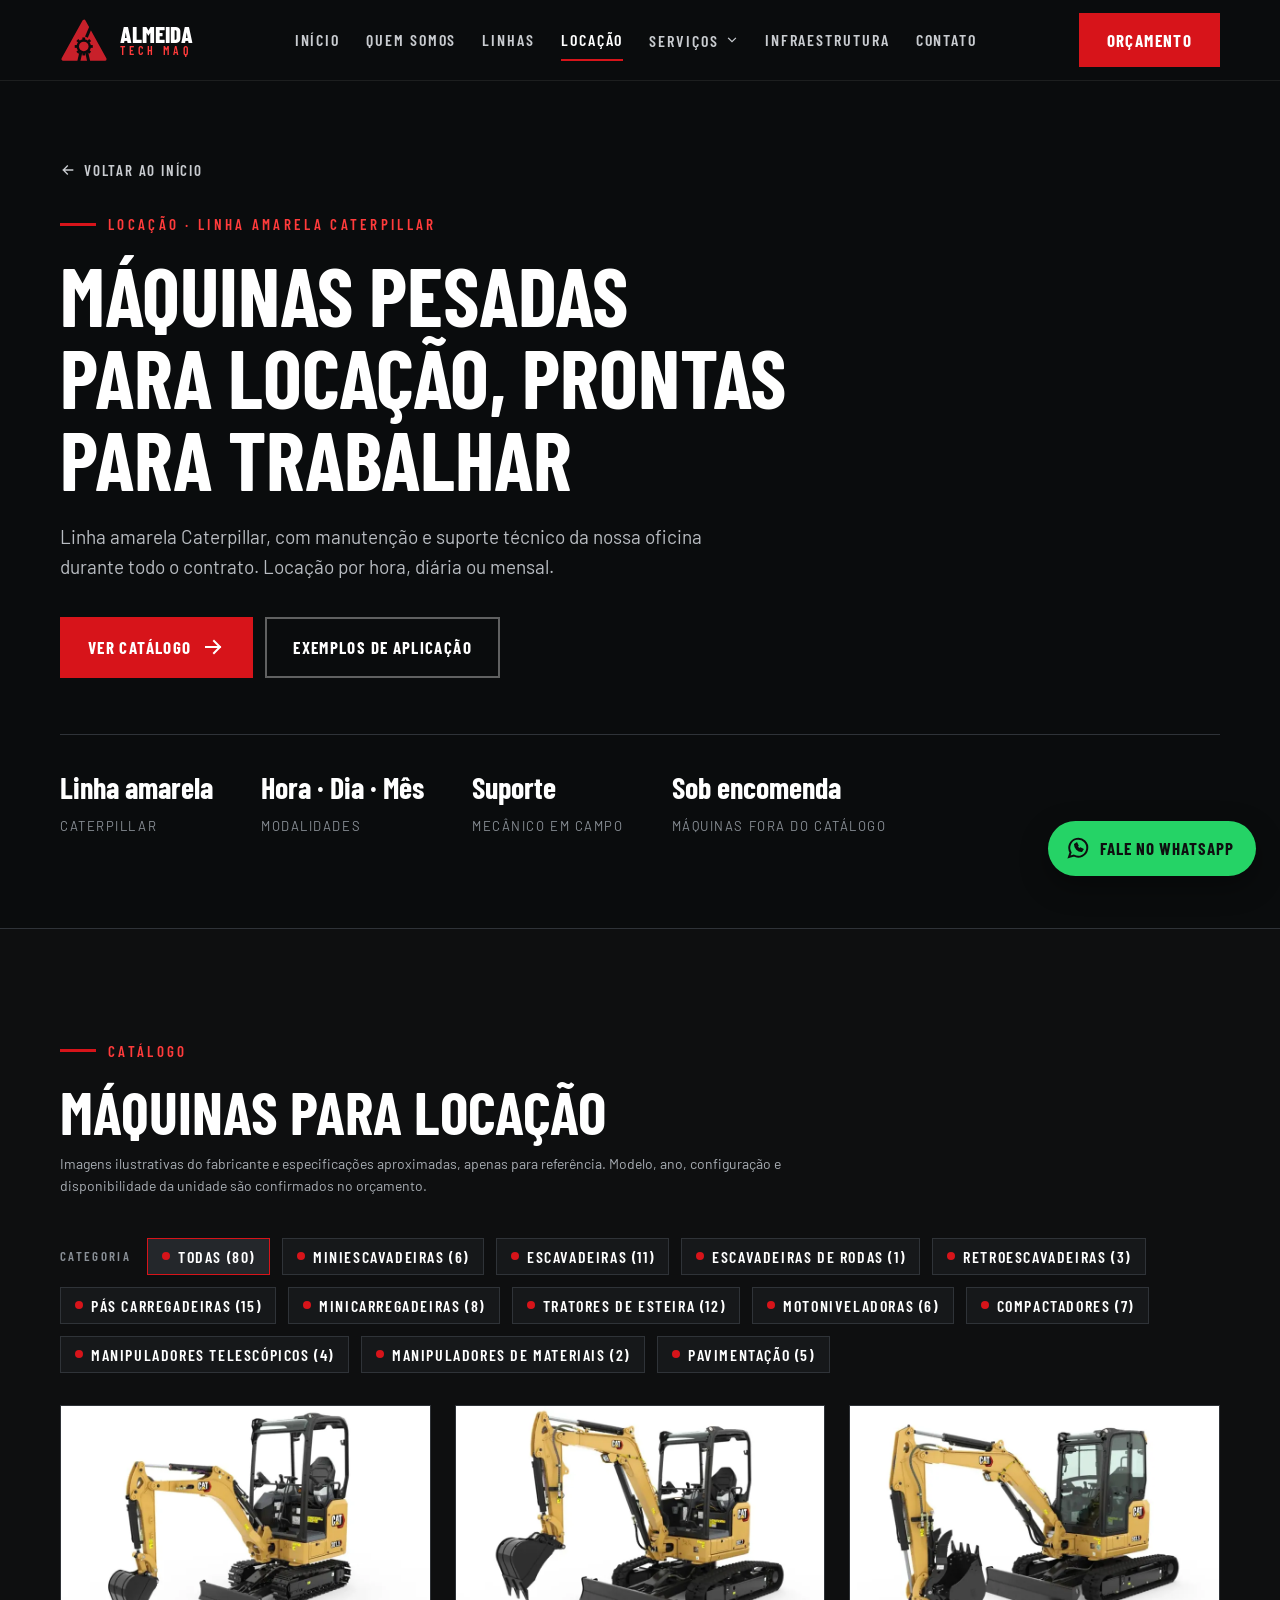
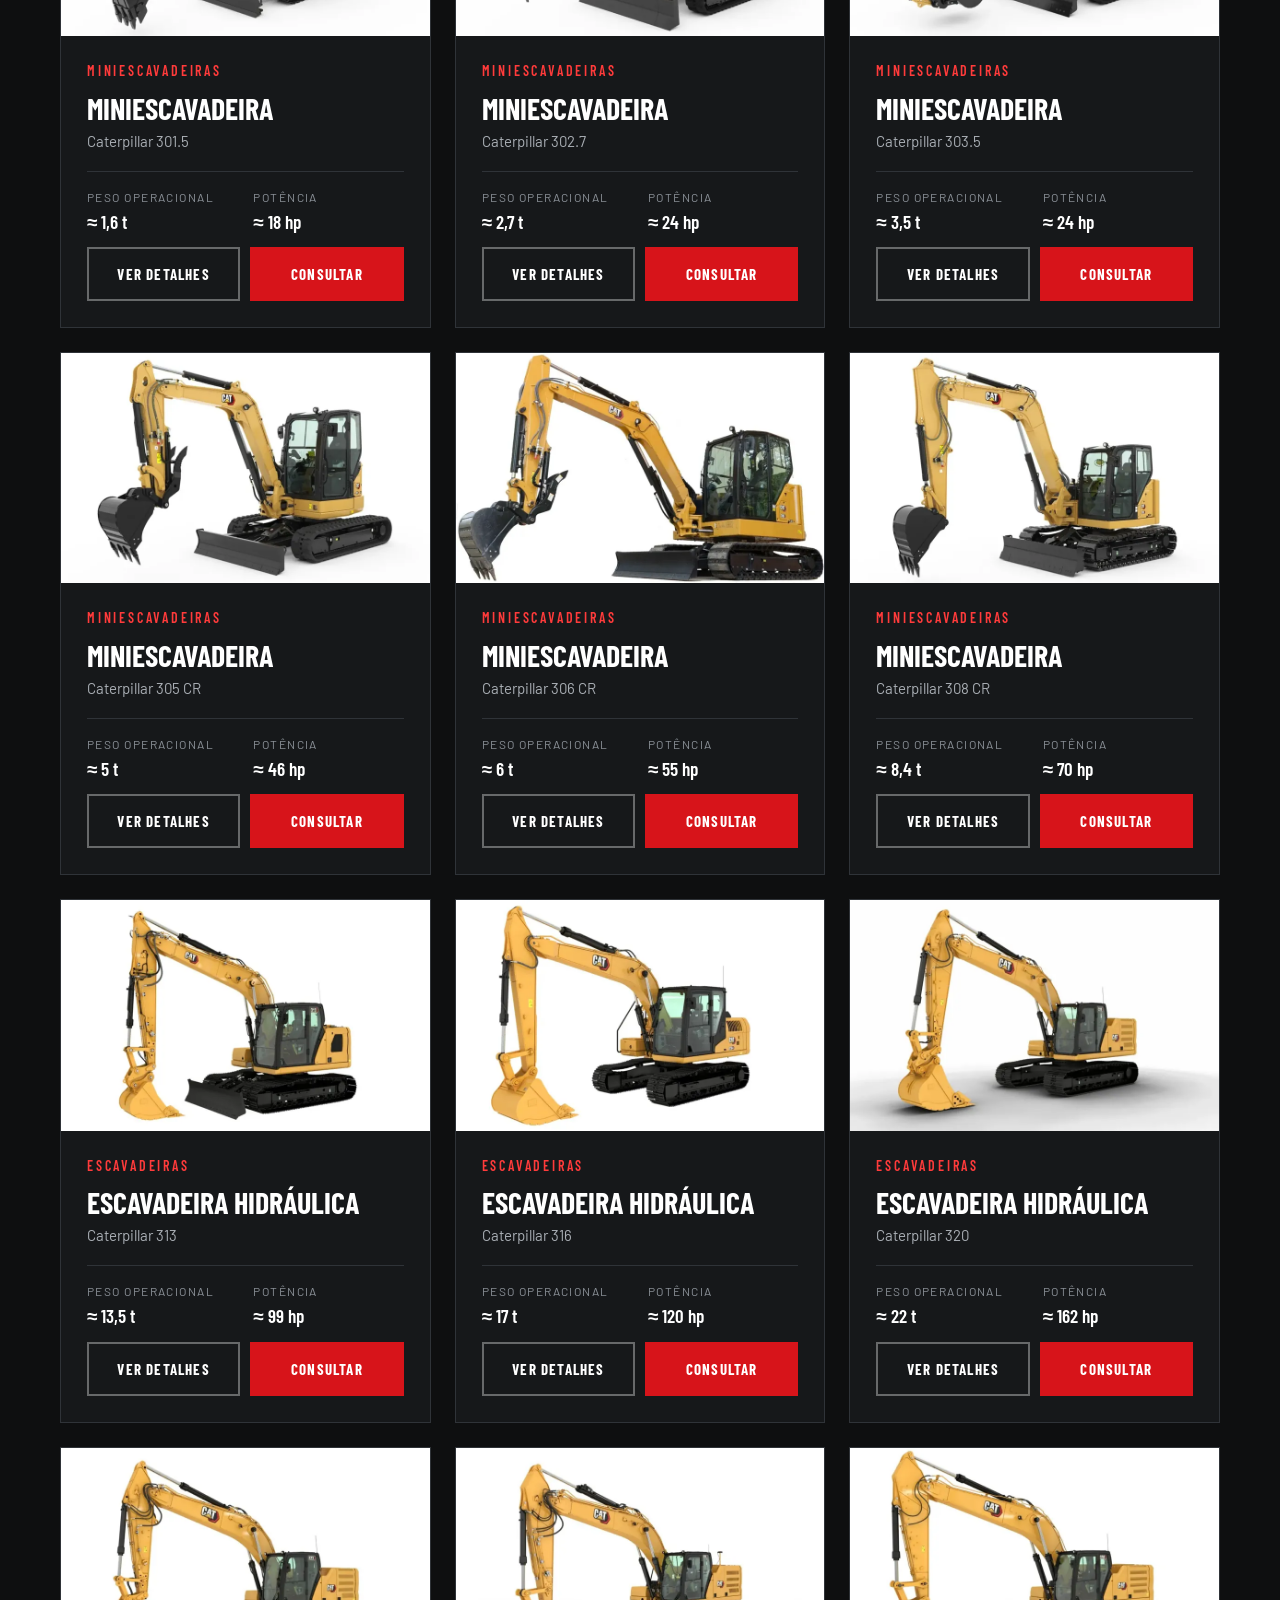
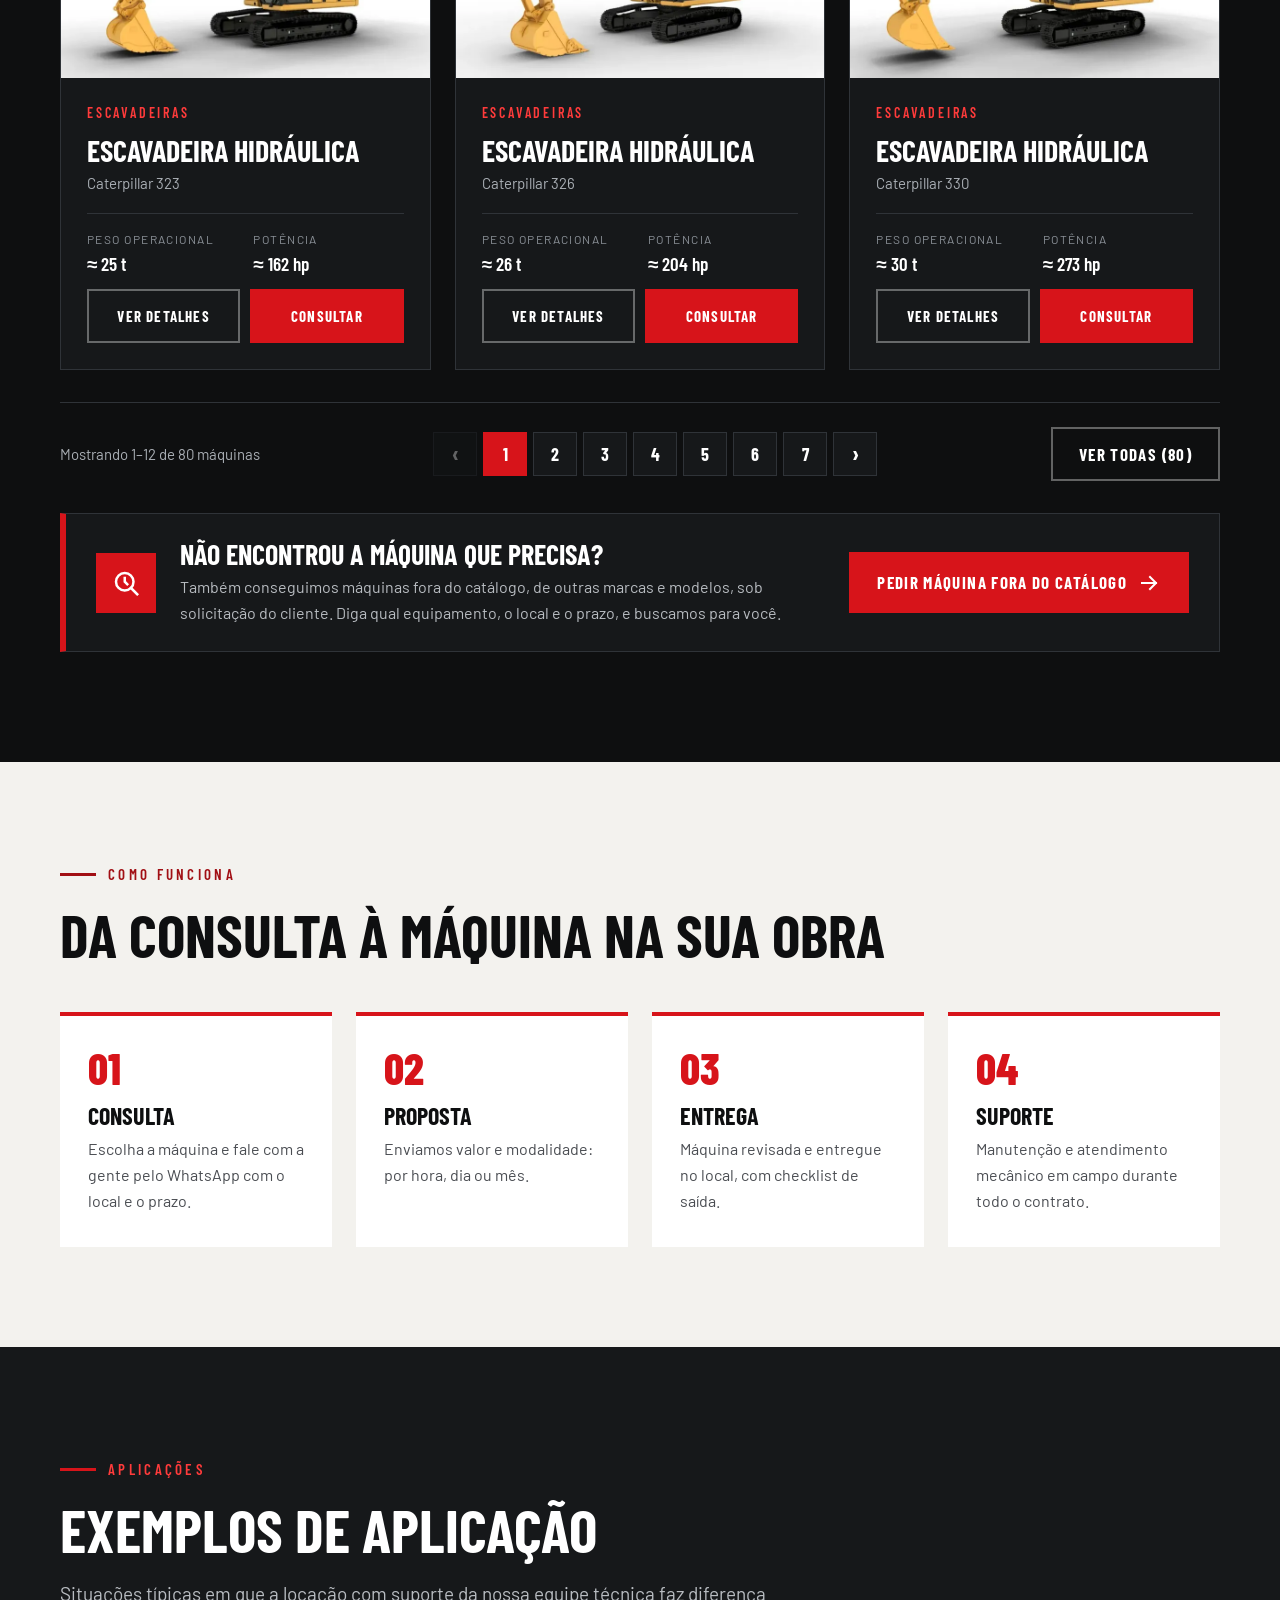
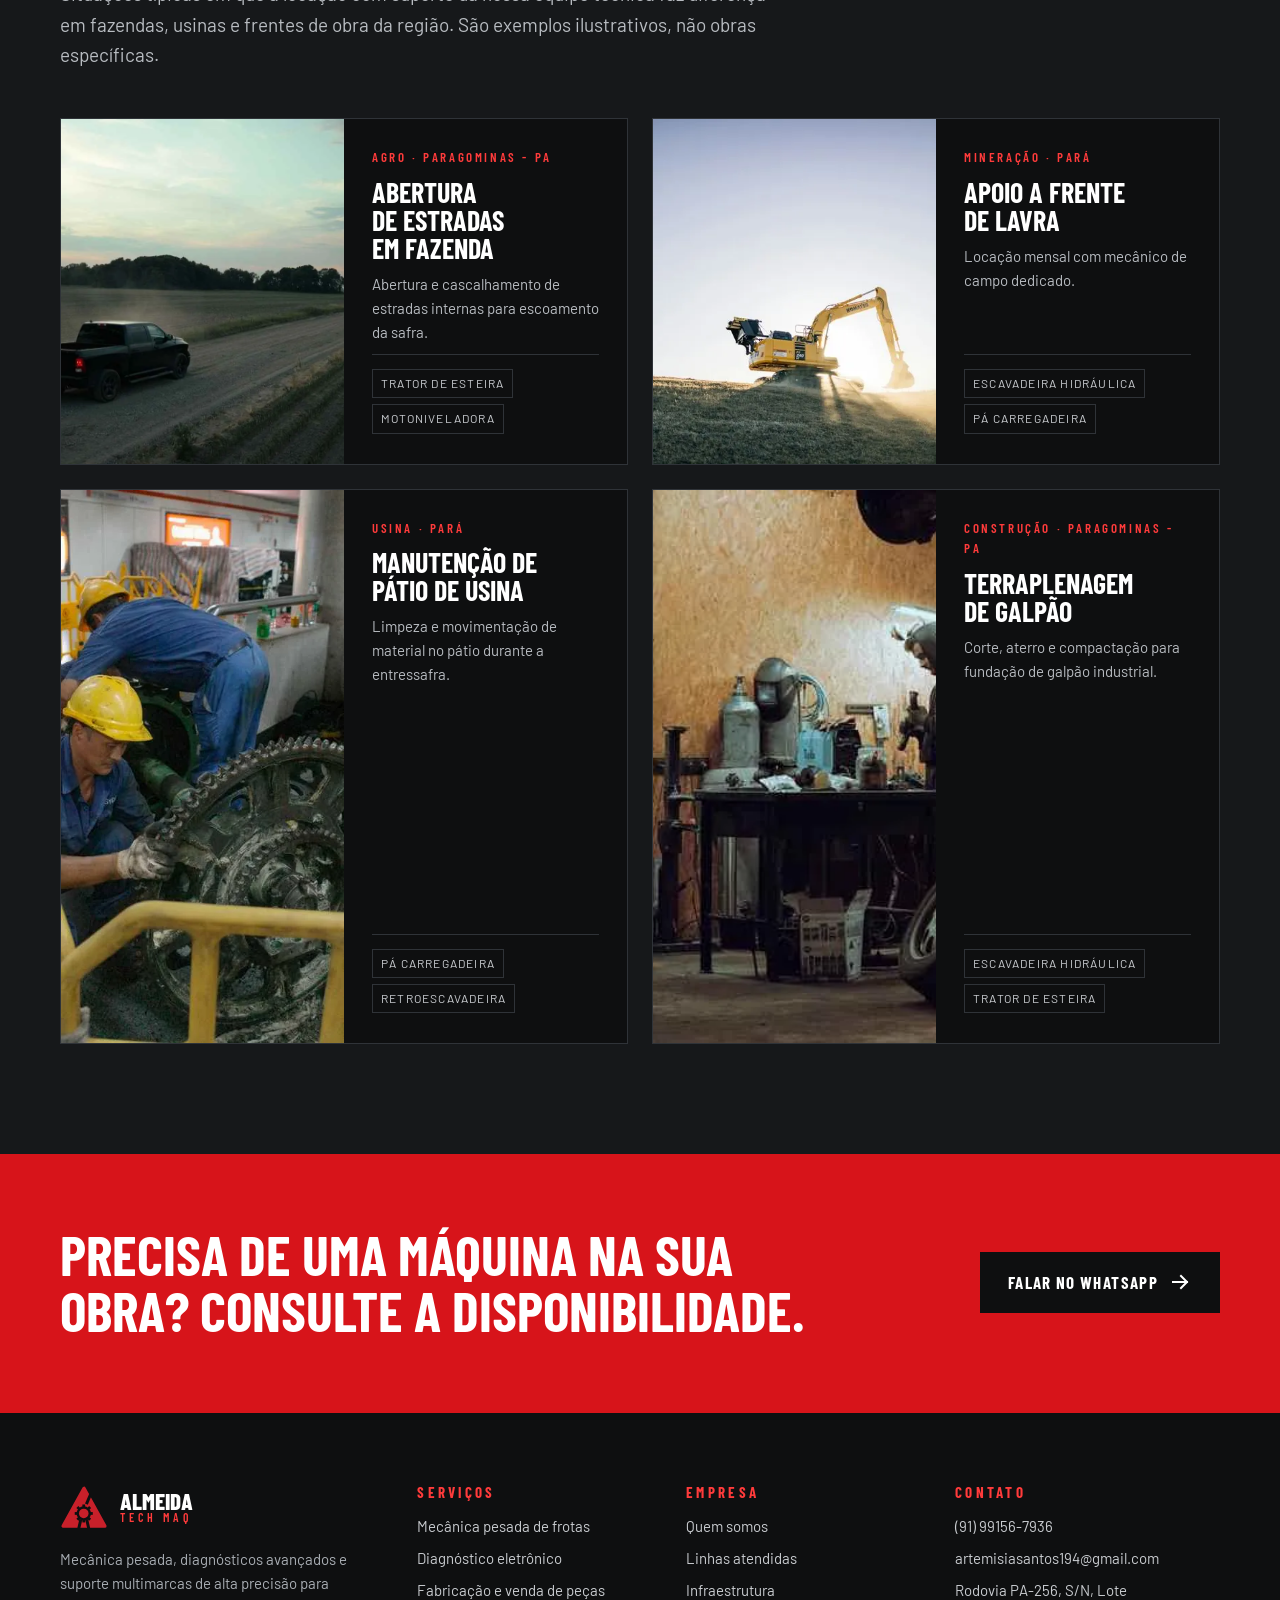
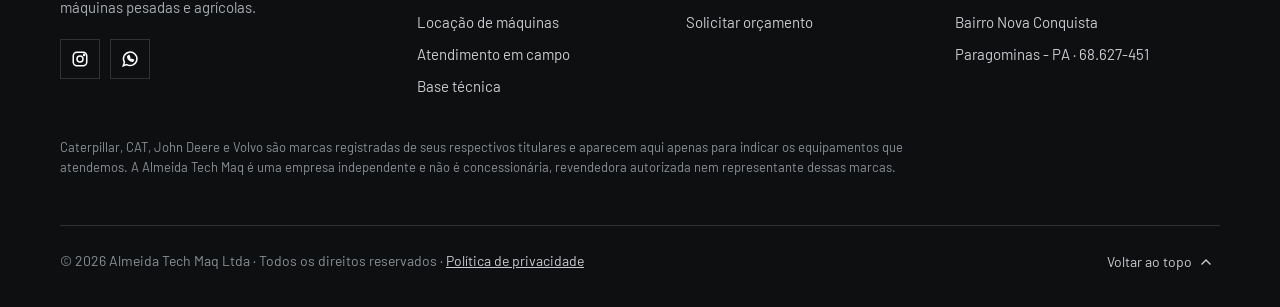
==== commit 5bc186f6: "Adequação à legislação: política de privacidade, avisos e textos revisados Página de privacidade (LG" ====
--- a/catalogo.html
+++ b/catalogo.html
@@ -4,7 +4,7 @@
   <meta charset="utf-8">
   <meta name="viewport" content="width=device-width,initial-scale=1,viewport-fit=cover">
   <title>Locação de máquinas pesadas · Almeida Tech Maq</title>
-  <meta name="description" content="Catálogo de locação de máquinas pesadas da Almeida Tech Maq em Paragominas - PA: linha amarela Caterpillar — escavadeiras, pás carregadeiras, tratores de esteira, motoniveladoras e mais — e máquinas fora do catálogo sob encomenda. Veja também nosso portfólio de obras.">
+  <meta name="description" content="Catálogo de locação de máquinas pesadas da Almeida Tech Maq em Paragominas - PA: linha amarela Caterpillar — escavadeiras, pás carregadeiras, tratores de esteira, motoniveladoras e mais — e máquinas fora do catálogo sob encomenda. Veja também exemplos de aplicação.">
   <meta name="theme-color" content="#0E0F10">
   <link rel="icon" href="favicon.svg" type="image/svg+xml">
   <link rel="apple-touch-icon" href="img/apple-touch-icon.png">
@@ -20,9 +20,7 @@
   <meta property="og:image:height" content="630">
   <meta property="og:image:alt" content="Escavadeira ao pôr do sol com a marca Almeida Tech Maq">
   <meta name="twitter:card" content="summary_large_image">
-  <link rel="preconnect" href="https://fonts.googleapis.com">
-  <link rel="preconnect" href="https://fonts.gstatic.com" crossorigin>
-  <link rel="stylesheet" href="https://fonts.googleapis.com/css2?family=Barlow+Condensed:wght@500;600;700;800&family=Barlow:wght@400;500;600&display=swap">
+  <link rel="stylesheet" href="fonts.css">
   <link rel="stylesheet" href="styles.css">
 </head>
 <body>
@@ -89,7 +87,7 @@
   <p class="lead">Linha amarela Caterpillar, com manutenção e suporte técnico da nossa oficina durante todo o contrato. Locação por hora, diária ou mensal.</p>
   <div class="ctas">
     <a class="btn btn-red" href="#catalogo">Ver catálogo <svg class="ic"><use href="#i-arrow"/></svg></a>
-    <a class="btn btn-outline" href="#portfolio">Portfólio de obras</a>
+    <a class="btn btn-outline" href="#portfolio">Exemplos de aplicação</a>
   </div>
   <div class="cat-facts">
     <div><b>Linha amarela</b><span>Caterpillar</span></div>
@@ -103,6 +101,7 @@
 <section class="catalogo" id="catalogo"><div class="wrap">
   <div class="eyebrow">Catálogo</div>
   <h2>Máquinas para locação</h2>
+  <p class="cat-nota">Imagens ilustrativas do fabricante e especificações aproximadas, apenas para referência. Modelo, ano, configuração e disponibilidade da unidade são confirmados no orçamento.</p>
   <div class="segs" role="group" aria-label="Filtrar por categoria" id="filtros">
     <span class="label">Categoria</span>
   </div>
@@ -135,6 +134,7 @@
     <div id="f-specs"></div>
     <h4>Indicada para</h4>
     <ul class="f-apl" id="f-apl"></ul>
+    <p class="f-nota">Imagem ilustrativa e especificações aproximadas. A unidade disponível é confirmada no orçamento.</p>
     <div class="f-acao"><a class="btn btn-red" id="f-quote" href="https://wa.me/5591991567936" target="_blank" rel="noopener">Consultar no WhatsApp <svg class="ic"><use href="#i-arrow"/></svg></a></div>
   </div>
 </dialog>
@@ -153,9 +153,9 @@
 
 <!-- PORTFÓLIO -->
 <section class="portfolio" id="portfolio"><div class="wrap">
-  <div class="eyebrow">Portfólio</div>
-  <h2>Obras e operações atendidas</h2>
-  <p class="intro">Alguns trabalhos realizados com a nossa frota e equipe técnica em fazendas, usinas e frentes de obra da região.</p>
+  <div class="eyebrow">Aplicações</div>
+  <h2>Exemplos de aplicação</h2>
+  <p class="intro">Situações típicas em que a locação com suporte da nossa equipe técnica faz diferença em fazendas, usinas e frentes de obra da região. São exemplos ilustrativos, não obras específicas.</p>
   <div class="port-grid" id="port-grid"></div>
 </div></section>
 
@@ -167,13 +167,14 @@
 <footer><div class="wrap">
   <div class="f-cols">
     <div><a class="logo" href="index.html#inicio"><span class="logo-mark"><img src="img/logo-marca.svg" alt="" width="48" height="44"></span><span class="logo-txt">ALMEIDA<small>TECH MAQ</small></span></a>
-      <p>Engenharia, diagnósticos avançados e suporte multimarcas de alta precisão para máquinas pesadas e agrícolas.</p>
+      <p>Mecânica pesada, diagnósticos avançados e suporte multimarcas de alta precisão para máquinas pesadas e agrícolas.</p>
       <div class="soc"><a href="https://www.instagram.com/almeidatechmaq/" target="_blank" rel="noopener" aria-label="Instagram"><svg class="ic"><use href="#i-ig"/></svg></a><a href="https://wa.me/5591991567936?text=Ol%C3%A1%2C%20Almeida%20Tech%20Maq%21%20Vim%20pelo%20site%20e%20gostaria%20de%20mais%20informa%C3%A7%C3%B5es." target="_blank" rel="noopener" aria-label="WhatsApp"><svg class="ic"><use href="#i-wa"/></svg></a></div></div>
     <div><h4>Serviços</h4><ul><li><a href="index.html#mecanica">Mecânica pesada de frotas</a></li><li><a href="index.html#diagnostico">Diagnóstico eletrônico</a></li><li><a href="index.html#pecas">Fabricação e venda de peças</a></li><li><a href="catalogo.html">Locação de máquinas</a></li><li><a href="index.html#infra">Atendimento em campo</a></li><li><a href="index.html#infra">Base técnica</a></li></ul></div>
     <div><h4>Empresa</h4><ul><li><a href="index.html#sobre">Quem somos</a></li><li><a href="index.html#linhas">Linhas atendidas</a></li><li><a href="index.html#infra">Infraestrutura</a></li><li><a href="#" data-quote>Solicitar orçamento</a></li></ul></div>
     <div><h4>Contato</h4><ul><li>(91) 99156-7936</li><li>artemisiasantos194@gmail.com</li><li>Rodovia PA-256, S/N, Lote</li><li>Bairro Nova Conquista</li><li>Paragominas - PA · 68.627-451</li></ul></div>
   </div>
-  <div class="f-bot"><span>© 2026 Almeida Tech Maq Ltda · Todos os direitos reservados</span><button id="top">Voltar ao topo <svg class="ic icon--small"><use href="#i-up"/></svg></button></div>
+  <p class="f-legal">Caterpillar, CAT, John Deere e Volvo são marcas registradas de seus respectivos titulares e aparecem aqui apenas para indicar os equipamentos que atendemos. A Almeida Tech Maq é uma empresa independente e não é concessionária, revendedora autorizada nem representante dessas marcas.</p>
+  <div class="f-bot"><span>© 2026 Almeida Tech Maq Ltda · Todos os direitos reservados · <a href="privacidade.html">Política de privacidade</a></span><button id="top">Voltar ao topo <svg class="ic icon--small"><use href="#i-up"/></svg></button></div>
 </div></footer>
 
 <a class="wa" href="https://wa.me/5591991567936?text=Ol%C3%A1%2C%20Almeida%20Tech%20Maq%21%20Vim%20pelo%20site%20e%20gostaria%20de%20consultar%20a%20loca%C3%A7%C3%A3o%20de%20m%C3%A1quinas." target="_blank" rel="noopener" aria-label="Fale no WhatsApp"><svg class="ic"><use href="#i-wa"/></svg><span>Fale no WhatsApp</span></a>
@@ -193,6 +194,7 @@
       </div>
       <label for="q-serv">Serviço<select id="q-serv"><option>Mecânica pesada</option><option>Diagnóstico eletrônico</option><option>Peças e cordoalhas</option><option>Locação de máquinas</option><option>Atendimento em campo</option></select></label>
       <label for="q-msg">Mensagem<textarea id="q-msg" rows="3" placeholder="Modelo, problema, local da máquina…"></textarea></label>
+      <p class="aviso-dados">Ao enviar, o WhatsApp abre com a mensagem pronta. O site não guarda os dados deste formulário. Veja a <a href="privacidade.html">Política de privacidade</a>.</p>
       <button class="btn btn-red" type="submit">Enviar no WhatsApp <svg class="ic"><use href="#i-arrow"/></svg></button>
     </form>
     <div class="done" id="done" hidden><b>WhatsApp aberto.</b> Se a conversa não abriu, use o botão abaixo ou copie a mensagem.<pre id="msg"></pre><div class="done-actions"><a class="copy" id="wlink" href="https://wa.me/5591991567936" target="_blank" rel="noopener">Abrir WhatsApp</a><button class="copy" id="cmsg">Copiar mensagem</button><button class="copy" id="again">Editar</button></div></div>
--- a/fonts.css
+++ b/fonts.css
@@ -0,0 +1,15 @@
+/* Barlow e Barlow Condensed (SIL Open Font License), servidas pelo próprio site */
+@font-face {font-family: 'Barlow';font-style: normal;font-weight: 400;font-display: swap;src: url(fonts/barlow-400-latin-ext.woff2) format('woff2');unicode-range: U+0100-02BA, U+02BD-02C5, U+02C7-02CC, U+02CE-02D7, U+02DD-02FF, U+0304, U+0308, U+0329, U+1D00-1DBF, U+1E00-1E9F, U+1EF2-1EFF, U+2020, U+20A0-20AB, U+20AD-20C4, U+2113, U+2C60-2C7F, U+A720-A7FF;}
+@font-face {font-family: 'Barlow';font-style: normal;font-weight: 400;font-display: swap;src: url(fonts/barlow-400-latin.woff2) format('woff2');unicode-range: U+0000-00FF, U+0131, U+0152-0153, U+02BB-02BC, U+02C6, U+02DA, U+02DC, U+0304, U+0308, U+0329, U+2000-206F, U+20AC, U+2122, U+2191, U+2193, U+2212, U+2215, U+FEFF, U+FFFD;}
+@font-face {font-family: 'Barlow';font-style: normal;font-weight: 500;font-display: swap;src: url(fonts/barlow-500-latin-ext.woff2) format('woff2');unicode-range: U+0100-02BA, U+02BD-02C5, U+02C7-02CC, U+02CE-02D7, U+02DD-02FF, U+0304, U+0308, U+0329, U+1D00-1DBF, U+1E00-1E9F, U+1EF2-1EFF, U+2020, U+20A0-20AB, U+20AD-20C4, U+2113, U+2C60-2C7F, U+A720-A7FF;}
+@font-face {font-family: 'Barlow';font-style: normal;font-weight: 500;font-display: swap;src: url(fonts/barlow-500-latin.woff2) format('woff2');unicode-range: U+0000-00FF, U+0131, U+0152-0153, U+02BB-02BC, U+02C6, U+02DA, U+02DC, U+0304, U+0308, U+0329, U+2000-206F, U+20AC, U+2122, U+2191, U+2193, U+2212, U+2215, U+FEFF, U+FFFD;}
+@font-face {font-family: 'Barlow';font-style: normal;font-weight: 600;font-display: swap;src: url(fonts/barlow-600-latin-ext.woff2) format('woff2');unicode-range: U+0100-02BA, U+02BD-02C5, U+02C7-02CC, U+02CE-02D7, U+02DD-02FF, U+0304, U+0308, U+0329, U+1D00-1DBF, U+1E00-1E9F, U+1EF2-1EFF, U+2020, U+20A0-20AB, U+20AD-20C4, U+2113, U+2C60-2C7F, U+A720-A7FF;}
+@font-face {font-family: 'Barlow';font-style: normal;font-weight: 600;font-display: swap;src: url(fonts/barlow-600-latin.woff2) format('woff2');unicode-range: U+0000-00FF, U+0131, U+0152-0153, U+02BB-02BC, U+02C6, U+02DA, U+02DC, U+0304, U+0308, U+0329, U+2000-206F, U+20AC, U+2122, U+2191, U+2193, U+2212, U+2215, U+FEFF, U+FFFD;}
+@font-face {font-family: 'Barlow Condensed';font-style: normal;font-weight: 500;font-display: swap;src: url(fonts/barlow-condensed-500-latin-ext.woff2) format('woff2');unicode-range: U+0100-02BA, U+02BD-02C5, U+02C7-02CC, U+02CE-02D7, U+02DD-02FF, U+0304, U+0308, U+0329, U+1D00-1DBF, U+1E00-1E9F, U+1EF2-1EFF, U+2020, U+20A0-20AB, U+20AD-20C4, U+2113, U+2C60-2C7F, U+A720-A7FF;}
+@font-face {font-family: 'Barlow Condensed';font-style: normal;font-weight: 500;font-display: swap;src: url(fonts/barlow-condensed-500-latin.woff2) format('woff2');unicode-range: U+0000-00FF, U+0131, U+0152-0153, U+02BB-02BC, U+02C6, U+02DA, U+02DC, U+0304, U+0308, U+0329, U+2000-206F, U+20AC, U+2122, U+2191, U+2193, U+2212, U+2215, U+FEFF, U+FFFD;}
+@font-face {font-family: 'Barlow Condensed';font-style: normal;font-weight: 600;font-display: swap;src: url(fonts/barlow-condensed-600-latin-ext.woff2) format('woff2');unicode-range: U+0100-02BA, U+02BD-02C5, U+02C7-02CC, U+02CE-02D7, U+02DD-02FF, U+0304, U+0308, U+0329, U+1D00-1DBF, U+1E00-1E9F, U+1EF2-1EFF, U+2020, U+20A0-20AB, U+20AD-20C4, U+2113, U+2C60-2C7F, U+A720-A7FF;}
+@font-face {font-family: 'Barlow Condensed';font-style: normal;font-weight: 600;font-display: swap;src: url(fonts/barlow-condensed-600-latin.woff2) format('woff2');unicode-range: U+0000-00FF, U+0131, U+0152-0153, U+02BB-02BC, U+02C6, U+02DA, U+02DC, U+0304, U+0308, U+0329, U+2000-206F, U+20AC, U+2122, U+2191, U+2193, U+2212, U+2215, U+FEFF, U+FFFD;}
+@font-face {font-family: 'Barlow Condensed';font-style: normal;font-weight: 700;font-display: swap;src: url(fonts/barlow-condensed-700-latin-ext.woff2) format('woff2');unicode-range: U+0100-02BA, U+02BD-02C5, U+02C7-02CC, U+02CE-02D7, U+02DD-02FF, U+0304, U+0308, U+0329, U+1D00-1DBF, U+1E00-1E9F, U+1EF2-1EFF, U+2020, U+20A0-20AB, U+20AD-20C4, U+2113, U+2C60-2C7F, U+A720-A7FF;}
+@font-face {font-family: 'Barlow Condensed';font-style: normal;font-weight: 700;font-display: swap;src: url(fonts/barlow-condensed-700-latin.woff2) format('woff2');unicode-range: U+0000-00FF, U+0131, U+0152-0153, U+02BB-02BC, U+02C6, U+02DA, U+02DC, U+0304, U+0308, U+0329, U+2000-206F, U+20AC, U+2122, U+2191, U+2193, U+2212, U+2215, U+FEFF, U+FFFD;}
+@font-face {font-family: 'Barlow Condensed';font-style: normal;font-weight: 800;font-display: swap;src: url(fonts/barlow-condensed-800-latin-ext.woff2) format('woff2');unicode-range: U+0100-02BA, U+02BD-02C5, U+02C7-02CC, U+02CE-02D7, U+02DD-02FF, U+0304, U+0308, U+0329, U+1D00-1DBF, U+1E00-1E9F, U+1EF2-1EFF, U+2020, U+20A0-20AB, U+20AD-20C4, U+2113, U+2C60-2C7F, U+A720-A7FF;}
+@font-face {font-family: 'Barlow Condensed';font-style: normal;font-weight: 800;font-display: swap;src: url(fonts/barlow-condensed-800-latin.woff2) format('woff2');unicode-range: U+0000-00FF, U+0131, U+0152-0153, U+02BB-02BC, U+02C6, U+02DA, U+02DC, U+0304, U+0308, U+0329, U+2000-206F, U+20AC, U+2122, U+2191, U+2193, U+2212, U+2215, U+FEFF, U+FFFD;}
--- a/styles.css
+++ b/styles.css
@@ -610,3 +610,24 @@
 .maq .ph{background:#fff}
 .f-foto{background:#fff}
 .f-foto img{object-fit:contain}
+
+/* avisos legais: formulário, rodapé, catálogo e mapa sob demanda */
+.aviso-dados{font-size:13px;line-height:1.45;color:var(--muted-light)}
+.aviso-dados a{color:var(--red-dark)}
+.f-legal{margin-top:40px;color:var(--steel);font-size:13px;line-height:1.5;max-width:900px}
+.f-bot a{color:var(--on-dark)}
+.cat-nota{color:var(--muted-dark);font-size:14px;margin-top:12px;max-width:760px}
+.f-nota{color:var(--steel);font-size:12.5px;line-height:1.4;margin-top:4px}
+.map-load{position:absolute;inset:0;display:flex;flex-direction:column;align-items:center;justify-content:center;gap:6px;width:100%;border:0;background:#E3E1DB;color:var(--black);font-family:var(--head);font-weight:700;font-size:18px;letter-spacing:.08em;text-transform:uppercase;cursor:pointer}
+.map-load .ic{color:var(--red);width:30px;height:30px}
+.map-load small{font-family:var(--body);font-weight:400;font-size:13px;letter-spacing:0;text-transform:none;color:var(--muted-light);max-width:260px;text-align:center}
+.map-load:hover{background:#D9D6CF}
+/* página da política de privacidade */
+.politica{background:var(--paper);color:var(--black);padding-block:64px 80px}
+.politica .wrap{max-width:820px}
+.politica h1{font-size:clamp(36px,5vw,56px);margin:16px 0 8px}
+.politica .atualizada{color:var(--muted-light);font-size:15px;margin-bottom:32px}
+.politica h2{font-size:26px;margin:36px 0 12px}
+.politica p,.politica li{color:var(--body-light);font-size:17px;margin-bottom:12px}
+.politica ul{padding-left:22px;margin:0 0 12px}
+.politica a{color:var(--red-dark)}
